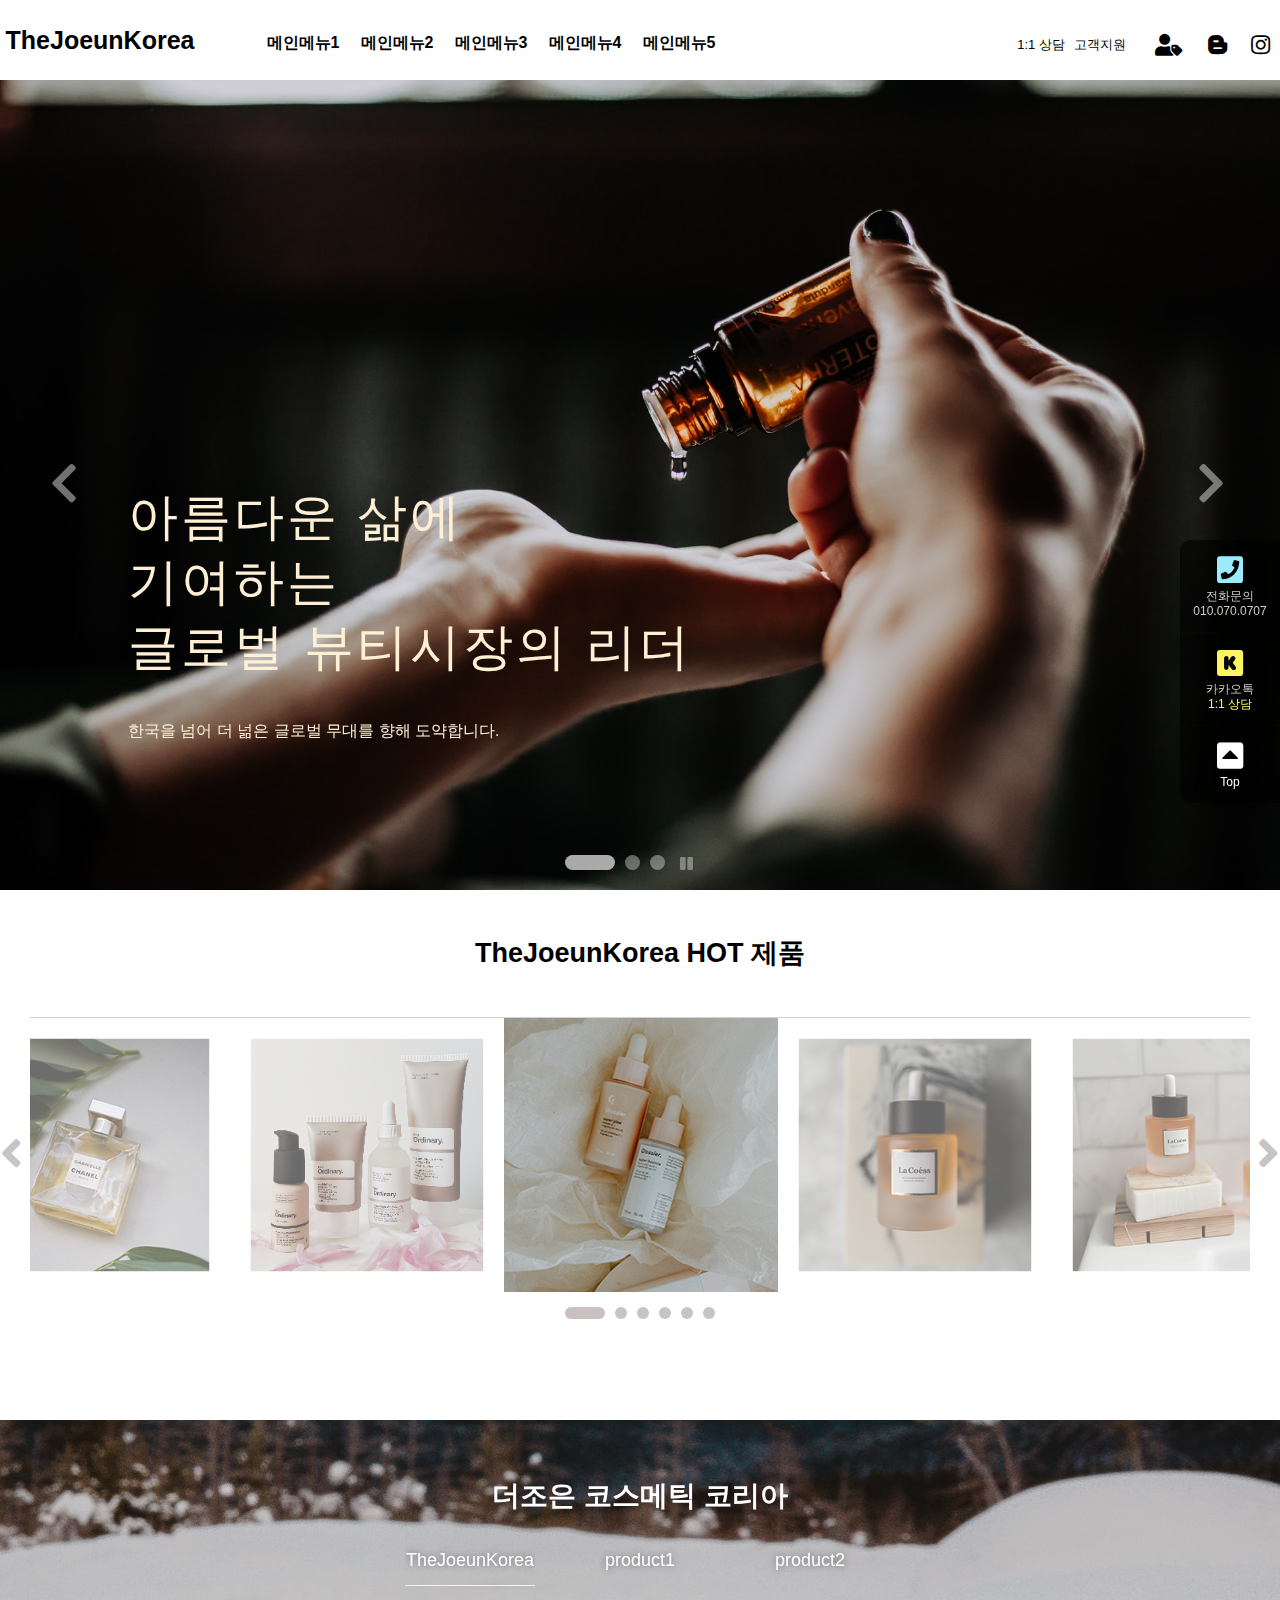
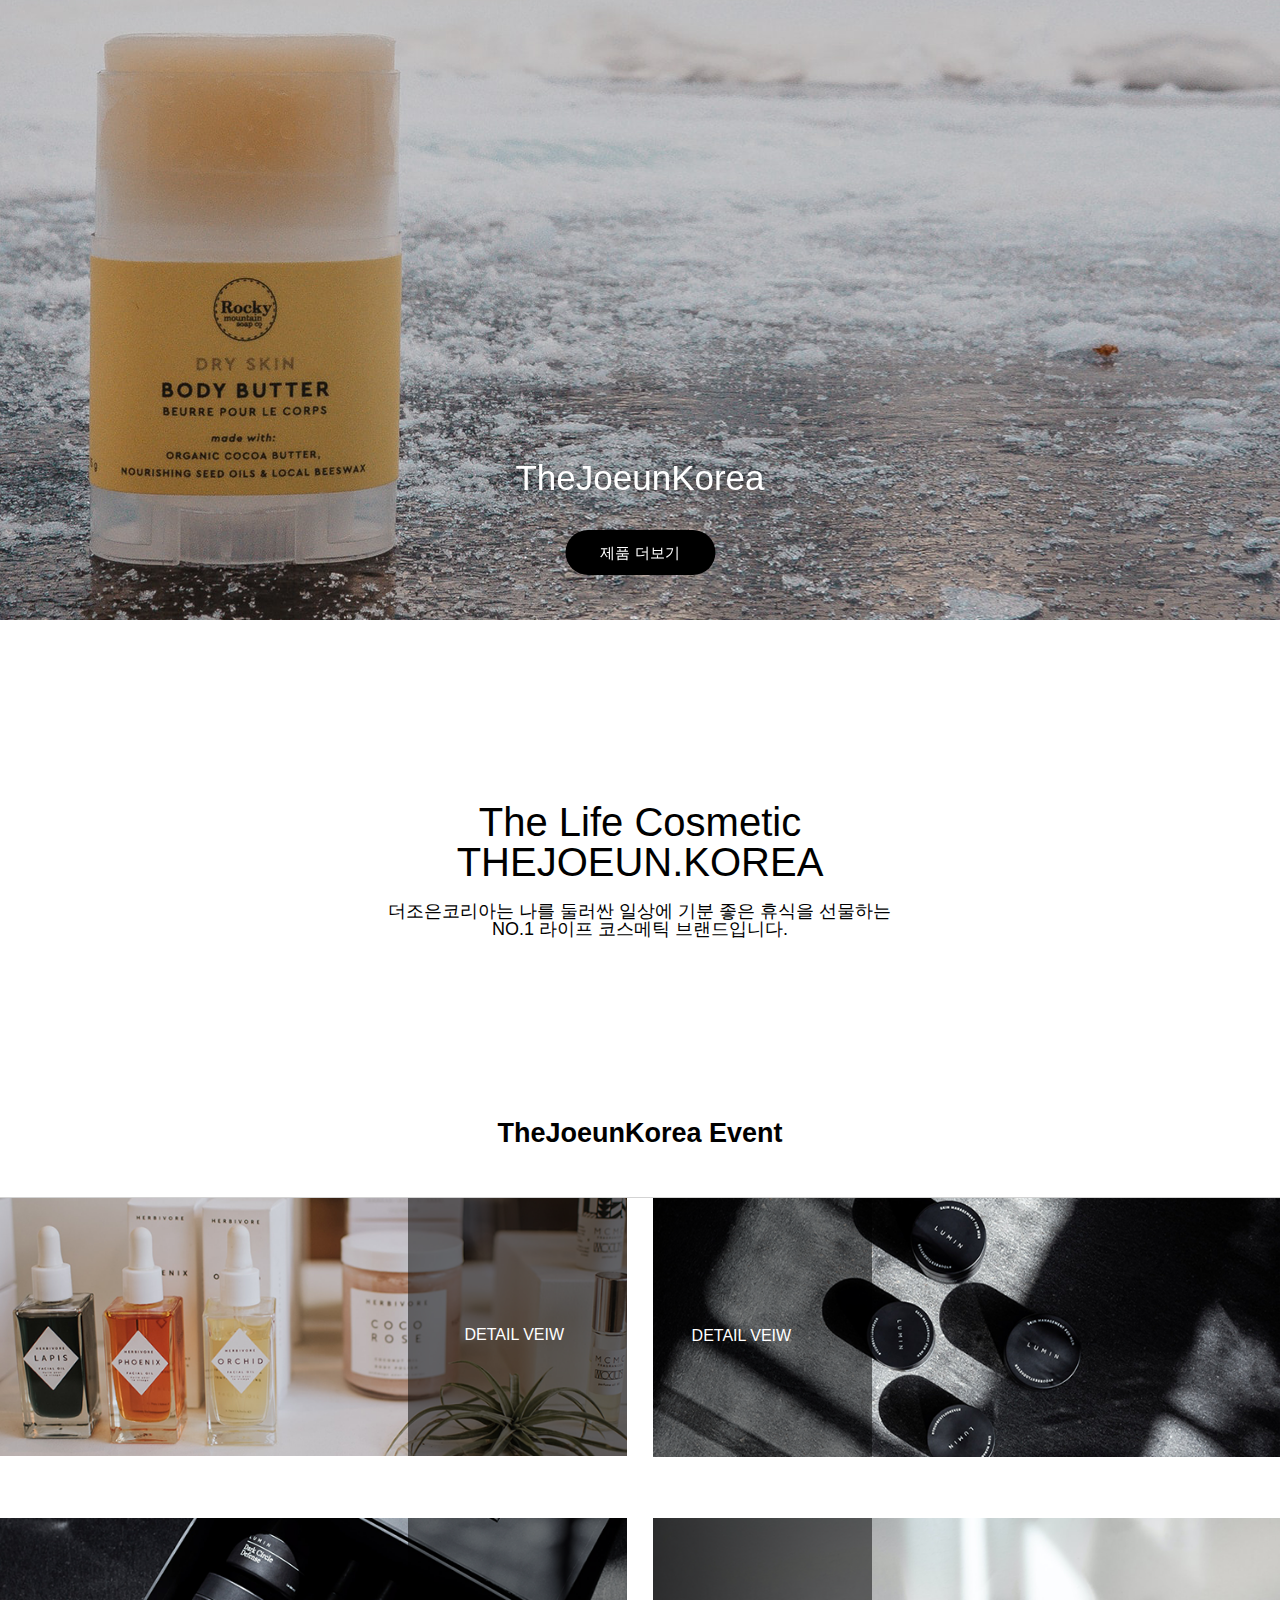
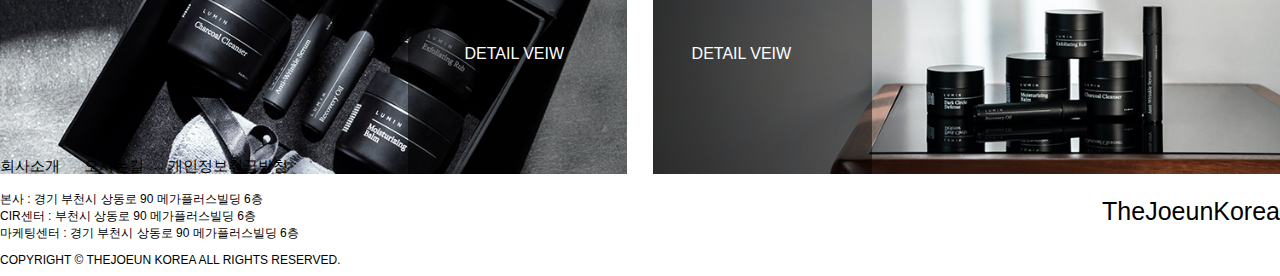
==== index.html @ cdb85410 "20200604 수정" ====
<!DOCTYPE html>
<html lang="ko">
<head>
    <meta charset="UTF-8">
    <meta name="viewport" content="width=device-width, initial-scale=1.0">
    <meta http-equiv="X-UA-Compatible" content="ie=edge">
    <title>The Joeun Korea || Cosmetic</title>
    <link rel="stylesheet" href="https://use.fontawesome.com/releases/v5.7.0/css/all.css">
    <link rel="stylesheet" href="css/slick.css">
    <link rel="stylesheet" href="css/style.css">
    <link rel="stylesheet" href="css/rwd.css">
    <script src="js/jquery-1.12.4.min.js"></script>
    <script src="js/jquery-migrate-1.4.1.min.js"></script>
    <script src="js/slick.min.js"></script>
    <!--[if lt IE 9]>
    <script src="/js/html5shiv.js"></script>
    <![endif]-->


</head>
<body>

    <div id="wrap">

		<div class="skipnav"><a href="#product">본문 바로가기</a></div>

        <header  id="header" class="header" >
            <div class="cf row">
                <div class="logo">
                    <h1><a href="index.html">TheJoeunKorea</a></h1>
                </div>
      

                                <!-- 800px 이상 사이즈에서는 안보이는 컨텐츠 (미니 메뉴박스)-->
                                                <p class="openMobgnb">
                                                        <a href="javascript:;"><strong class="blind">메뉴열기/닫기</strong>
                                                            <span></span>
                                                            <span></span>
                                                            <span></span>
                                                        </a>
                                                </p>
                                <!-- ***************************************-->
                <div class="content1 cf">
                        <nav class="mainmenu">
                            <ul class="depth1 cf">
                                <li><a href="#none">메인메뉴1</a>
                                    <div class="depthbox2">
                                        <div class="row2">
                                            <ul class="depth2">
                                                <li><a href="#noene">부속메뉴</a></li>
                                                <li><a href="#noene">부속메뉴</a></li>
                                                <li><a href="#noene">부속메뉴</a></li>
                                                <li><a href="#noene">부속메뉴</a></li>
                                            </ul>
                                            <div class="menu1_imgbox">
                                                <div class="abox">
                                                    <a href="#none" class="menu_aimg"><img src="img/menu_bimg2.png" alt=""></a>
                                                </div>
                                                <div class="abox2">
                                                    <a href="#none" class="menu_aimg"><img src="img/menu_bimg3.png" alt=""></a>
                                                </div>
                                                
                                            </div>
                                        </div>
                                    </div>
                                </li>
                                <li><a href="#none">메인메뉴2</a>
                                    <div class="depthbox2">
                                        <div class="row2">
                                            <ul class="depth2">
                                                <li><a href="#noene">부속메뉴</a></li>
                                                <li><a href="#noene">부속메뉴</a></li>
                                                <li><a href="#noene">부속메뉴</a></li>
                                                <li><a href="#noene">부속메뉴</a></li>
                                            </ul>
                                            <div class="menu2_imgbox cf">
                                                <div class="abox">
                                                    <a href="#none" class="menu_aimg"><img src="img/menu_bimg1.png" alt=""></a>
                                                </div>
                                                <div class="menu2ulbox">
                                                    <ul class="menu2_img">
                                                        <li><a href="#none"><img src="img/menu_img4.png" alt=""></a></li>
                                                        <li><a href="#none"><img src="img/menu_img15.png" alt=""></a></li>
                                                        <li><a href="#none"><img src="img/menu_img15.png" alt=""></a></li>
                                                        <li><a href="#none"><img src="img/menu_img4.png" alt=""></a></li>
                                                    </ul>
                                                </div>
                                            </div>
                                        </div>
                                    </div>
                                </li>
                                <li><a href="#none">메인메뉴3</a>
                                    <div class="depthbox2">
                                        <div class="row2">
                                            <ul class="depth2">
                                                <li><a href="#noene">부속메뉴</a></li>
                                                <li><a href="#noene">부속메뉴</a></li>
                                                <li><a href="#noene">부속메뉴</a></li>
                                                <li><a href="#noene">부속메뉴</a></li>
                                                <li><a href="#noene">부속메뉴</a></li>                                    
                                            </ul>
                                            <div class="menu3_imgbox cf">
                                                <div class="abox">
                                                    <a href="#none" class="menu_aimg"><img src="img/menu_bimg8.png" alt=""></a>
                                                </div>
                                                <div class="menu2ulbox">
                                                    <ul class="menu3_img">
                                                        <li><a href="#none"><img src="img/menu_img1.png" alt=""></a></li>
                                                        <li><a href="#none"><img src="img/menu_img10.png" alt=""></a></li>
                                                        <li><a href="#none"><img src="img/menu_img11.png" alt=""></a></li>
                                                        <li><a href="#none"><img src="img/menu_img16.png" alt=""></a></li>
                                                        <li><a href="#none"><img src="img/menu_img14.png" alt=""></a></li>
                                                        <li><a href="#none"><img src="img/menu_img17.png" alt=""></a></li>
                                                    </ul>
                                                </div>
                                            </div>
                                        </div>
                                    </div>  
                                </li>
                                <li><a href="#none">메인메뉴4</a>
                                        <div class="depthbox2">
                                            <div class="row2">
                                                <ul class="depth2">
                                                    <li><a href="#noene">부속메뉴</a></li>
                                                    <li><a href="#noene">부속메뉴</a></li>
                                                </ul>
                                                <div class="menu3_imgbox cf">
                                                    <div class="abox">
                                                        <a href="#none" class="menu_aimg"><img src="img/menu_bimg7.png" alt=""></a>
                                                    </div>
                                                    <div class="menu2ulbox">
                                                        <ul class="menu3_img">
                                                            <li><a href="#none"><img src="img/menu_img3.png" alt=""></a></li>
                                                            <li><a href="#none"><img src="img/menu_img12.png" alt=""></a></li>
                                                            <li><a href="#none"><img src="img/menu_img6.png" alt=""></a></li>
                                                            <li><a href="#none"><img src="img/menu_img13.png" alt=""></a></li>
                                                            <li><a href="#none"><img src="img/menu_bimg5.png" alt=""></a></li>
                                                            <li><a href="#none"><img src="img/menu_bimg7.png" alt=""></a></li>
                                                        </ul>
                                                    </div>
                                                </div>
                                            </div>
                                        </div>    
                                </li>
                                <li><a href="#none">메인메뉴5</a>
                                    <div class="depthbox2">
                                        <div class="row2">
                                            <ul class="depth2">
                                                <li><a href="#noene">부속메뉴</a></li>
                                                <li><a href="#noene">부속메뉴</a></li>
                                                <li><a href="#noene">부속메뉴</a></li>
                                            </ul>
                                            <div class="menu2_imgbox cf">
                                                <div class="abox">
                                                    <a href="#none" class="menu_aimg"><img src="img/menu_bimg9.png" alt=""></a>
                                                </div>
                                                <div class="menu2ulbox">
                                                    <ul class="menu2_img">
                                                        <li><a href="#none"><img src="img/menu_img5.png" alt=""></a></li>
                                                        <li><a href="#none"><img src="img/menu_img7.png" alt=""></a></li>
                                                        <li><a href="#none"><img src="img/menu_img9.png" alt=""></a></li>
                                                        <li><a href="#none"><img src="img/menu_img8.png" alt=""></a></li>
                                                    </ul>
                                                </div>
                                            </div>
                                        </div>
                                    </div>
                                 </li>
                           </ul>
                        </nav>
                    





                    
                    <ul class="jb">
                        <li><a href="#none">1:1 상담</a></li>
                        <li><a href="#none">고객지원</a></li>
                    </ul>



                    <ul class="snsicon">
                        <li class="cf">
                            <i class="fas fa-user-tag">
                                <ul class="login">
                                        <li><a href="login.html">로그인</a></li>
                                        <li><a href="join.html">회원가입</a></li>
                                </ul>
                            </i>
                        </li>
                        <li><a href="https://section.blog.naver.com/" target="_blank">
                            <i class="fab fa-blogger-b"></a></i>
                        </li>
                        <li><a href="http://www.instargram.com" target="_blank">
                            <i class="fab fa-instagram"></a></i>
                        </li>
                    </ul>

                                    <!-- 800px 이상 사이즈에서는 안보이는 컨텐츠-->
                                            <!-- <p class="closeMobgnb">
                                                <a href="javascript:;">
                                                    <storng class="blind">메뉴닫기</storng>
                                                    <span></span>
                                                    <span></span>
                                                </a>
                                            </p> -->
                                    <!-- ***************************************-->


                </div>
            </div>
        </header>


        <section class="">
        <div class="slide">
            <div class="sdgimg">
                    <div class="sd1">
                        <div class="text">
                            <h3>아름다운 삶에</h3> 
                            <h3>기여하는</h3> 
                            <h3>글로벌 뷰티시장의 리더</h3>
                            <p>한국을 넘어 더 넒은 글로벌 무대를 향해 도약합니다.</p>
                            <span class="sdlign"></span>
                        </div>
                    </div>
                    <div class="sd2" >
                        <div class="text">
                            <h3>기본에 혁신을 더한</h3>  
                            <h3>융복합코스메틱</h3> 
                            <h3>연구개발의 메카</h3>
                            <p>아낌없는 투자와 지속적인 연구개발로 화장품 과학기술 고도화에 앞장섭니다.</p>
                            <span class="sdlign"></span>
                        </div>
                    </div>
                    <div class="sd3">
                        <div class="text">
                            <h3>화장품 트렌드를</h3> 
                            <h3>선도하는</h3> 
                            <h3>창조적 영감</h3>
                            <p>모두가 바라던 상상 속 화장품의 구현, 더조은코리아라면 가능합니다.</p>
                            <span class="sdlign"></span>
                        </div>
                    </div>
            </div>
            <button class="plpa">
				<i class="fas fa-pause"></i>
			</button>
        </div>        


    
        <div class="slide_product">
            <h3>TheJoeunKorea HOT 제품</h3>
            <div class="row hot_item">       
                    <div class="hottem">
                        <div class="hottembox">
                            <a href="#none">
                                <img src="img/product_1.png" alt="">
                                <div class="temtext">
                                    <p>제품이름1</p>
                                    <p>제품 간략소개</p>
                                </div>
                            </a>
                        </div>
                    </div>
                    <div class="hottem">
                        <div class="hottembox">
                            <a href="#none">
                                <img src="img/product_2.png" alt="">
                                <div class="temtext">
                                    <p>제품이름2</p>
                                    <p>제품 간략소개</p>
                                </div>
                            </a>
                        </div>
                    </div>
                    <div class="hottem">
                        <div class="hottembox">
                            <a href="#none">
                                <img src="img/product_3.png" alt="">
                                <div class="temtext">
                                    <p>제품이름3</p>
                                    <p>제품 간략소개</p>
                                </div>
                            </a>
                        </div>
                    </div>
                    <div class="hottem">
                        <div class="hottembox">
                            <a href="#none">
                                <img src="img/product_4.png" alt="">
                                <div class="temtext">
                                    <p>제품이름4</p>
                                    <p>제품 간략소개</p>
                                </div>
                            </a>
                        </div>
                    </div>
                    <div class="hottem">
                        <div class="hottembox">
                            <a href="#none">
                                <img src="img/product_5.png" alt="">
                                <div class="temtext">
                                    <p>제품이름5</p>
                                    <p>제품 간략소개</p>
                                </div>
                            </a>
                        </div>
                    </div>
                    <div class="hottem">
                        <div class="hottembox">
                            <a href="#none">
                                <img src="img/product_6.png" alt="">
                                <div class="temtext">
                                    <p>제품이름6</p>
                                    <p>제품 간략소개</p>
                                </div>
                            </a>
                        </div>
                    </div>
            </div>
        </div>



            <div class="tab_content row">
                <h3>더조은 코스메틱 코리아</h3>
                <div class="tab_slide">

                    <div class="tab_mov on">
                        <iframe width="560" height="315" src="https://www.youtube.com/embed/NBxBSOibYSo" frameborder="0" allow="accelerometer; autoplay; encrypted-media; gyroscope; picture-in-picture" allowfullscreen></iframe>
                        <div class="tabbt">
                            <p>TheJoeunKorea</p>
                            <a href="#none">제품 더보기</a>
                        </div> 
                    </div>

                    <div class="tab_product">
                        <div class="p_txt">
                            <p class="sun">Sun</p>
                            <p class="di">di Gioia</p>
                            <p>GIORGIO ARMANI</p>
                        </div>
                        <!-- <iframe width="560" height="315" src="https://www.youtube.com/embed/ifZuyE4ACBU" frameborder="0" allow="accelerometer; autoplay; encrypted-media; gyroscope; picture-in-picture" allowfullscreen></iframe> -->
                        <div class="tabbt">
                            <p>TheJoeunKorea product1</p>
                            <a href="#none">제품 더보기</a>
                        </div>
                    </div>

                    <div class="tab_product2">
                        <iframe width="560" height="315" src="https://www.youtube.com/embed/zuTwiPZIBLA" frameborder="0" allow="accelerometer; autoplay; encrypted-media; gyroscope; picture-in-picture" allowfullscreen></iframe>
                        <div class="p2_txt">
                        </div>
                        <div class="tabbt">
                            <p>TheJoeunKorea product2</p>
                            <a href="#none">제품 더보기</a>
                        </div>
                    </div>

                </div>  
            </div>



            <div class="linebg">
                <div class="linetext">
                    <h3>The Life Cosmetic</h3>
                    <h3>THEJOEUN.KOREA</h3>
                    <p>더조은코리아는 나를 둘러싼 일상에 기분 좋은 휴식을 선물하는</p>
                    <p>NO.1 라이프 코스메틱 브랜드입니다.</p>
                </div>
            </div>



            <div class="product2">           
                <h3>TheJoeunKorea Event</h3>
                    <div class="prod2 row">
                        <ul class="pdul2 cf">
                            <li>
                                <a href="#none">
                                    <div class="pd2box">
                                        <img src="img/product2_1.png" alt="">
                                        <div class="pd2tbg"></div>
                                        <p class="pd2txt">DETAIL VEIW</p>
                                        <p class="pd2txt2">Lorem ipsum dolor sit, amet consectetur adipisicing elit..</p>
                                        <p class="pd2txt3">자세히보기 &gt;</p>
                                </a>
                            </li>
                            <li>
                                <a href="#none">
                                    <div class="pd2box">
                                            <img src="img/product2_2.png" alt="">
                                            <div class="pd2tbg"></div>
                                            <p class="pd2txt">DETAIL VEIW</p>
                                            <p class="pd2txt2">Lorem ipsum dolor sit, amet consectetur adipisicing elit..</p>
                                            <p class="pd2txt3">자세히보기 &gt;</p>
                                </a>
                            </li>
                            <li>
                                    <a href="#none">
                                        <div class="pd2box">
                                            <img src="img/product2_3.png" alt="">
                                            <div class="pd2tbg"></div>
                                            <p class="pd2txt">DETAIL VEIW</p>
                                            <p class="pd2txt2">Lorem ipsum dolor sit, amet consectetur adipisicing elit..</p>
                                            <p class="pd2txt3">자세히보기 &gt;</p>
                                    </a>
                            </li>
                            <li>
                                    <a href="#none">
                                        <div class="pd2box">
                                            <img src="img/product2_4.png" alt="">
                                            <div class="pd2tbg"></div>
                                            <p class="pd2txt">DETAIL VEIW</p>
                                            <p class="pd2txt2">Lorem ipsum dolor sit, amet consectetur adipisicing elit..</p>
                                            <p class="pd2txt3">자세히보기 &gt;</p>
                                    </a>
                            </li>
                            </ul>        
                    </div>
            </div>


        </section>  
        
        <footer id="#footer">
            <div class="footer row">
                <div class="foot">
                    <a href="#none">회사소개</a>
                    <a href="#none">오시는길</a>
                    <a href="#none">개인정보취급방침</a>
                </div>
                <div class="add">
                    <p>본사 : 경기 부천시 상동로 90 메가플러스빌딩 6층</p>
                    <p>CIR센터 : 부천시 상동로 90 메가플러스빌딩 6층</p>
                    <p>마케팅센터 : 경기 부천시 상동로 90 메가플러스빌딩 6층</p>
                </div>
                <div class="cl"><p>COPYRIGHT © THEJOEUN KOREA ALL RIGHTS RESERVED.</p></div>
                <div class="logoname">
                    <p>TheJoeunKorea</p>
                </div>
            </div>
        </footer>

        <div class="sidemenubar">
            <ul class='sideb'>
                <li>
                    <span class="smbt">
                        <a href="tel:010,070,0707">
                            <i class="fas fa-phone-square"></i>
                            <p class="smp1">전화문의</p>
                            <p>010.070.0707</p>  
                        </a>  
                    </span>
                </li>
                <li>
                    <span class="smbt">
                        <a href="#none">
                            <i class="fab fa-kickstarter"></i>
                            <p class="smp1">카카오톡</p>
                            <p class="smp2">1:1 상담</p>
                        </a>  
                    </span>
                </li>            
            </ul>
                    <sapn class='topbt'>
                        <a href="#none">
                            <i class="fas fa-caret-square-up"></i>
                            <p>Top</p>  
                        </a>  
                    </sapn>
         </div>

    </div>
    <script src="js/myscript.js"></script>
</body>
</html>
---- css/style.css ----
@charset "utf-8";
/* reset element */
*{ margin: 0;  padding: 0; box-sizing: border-box;}
*:focus {  outline:none }


h1,h2,h3,h4,h5,h6 { font-weight: normal;}

/* HTML5 display-role reset for older browsers */
article,aside,details,figcaption,figure,footer,header,hgroup,menu,nav,section {  display: block;}
body {  line-height: 1;}
img {  vertical-align: middle;  border: none;}
table {  border-collapse: collapse;  table-layout: fixed;  width: 100%;}
ul,ol,li {  list-style: none;}
address,
em {  font-style: normal;}
a {  text-decoration: none;  color: inherit;}

/* 건너뛰기 링크(접근성) */
.skipnav a {
  overflow: hidden;
  display: block;
  position: absolute;
  top: 0;
  left: 0;
  width: 1px;
  height: 1px;
  background: #000;
  color: #fff;
  text-align: center;
  z-index: 99999999999;}

.skipnav a:focus,
.skipnav a:active {
  position: relative;  width: 100%;  height: auto;  padding: 10px;}

/* 비장애인들한테는 보일 필요가 없는 컨텐츠이지만, 장애인들한테는 인식돼야 할 컨텐츠에 붙이는 클래스 */
.blind {  font-size: 0;  width: 0;  height: 0;  line-height: 0;  text-indent: -9999px;  overflow: hidden;
  visibility: hidden;  position: absolute;  top: 0;  left: 0;}

/* 테이블의 제목과 폼의 그룹화 요소는 안보이게 처리함 */
caption,
legend {  display: none}

fieldset{border: none;}

/* select{
  -webkit-appearance: none;
   appearance: none; 
  background: url(../img/ico_selectArr.png) no-repeat 100% 50%;}
input[type='radio'],
input[type='checkbox']{
  -webkit-appearance: none;
   appearance: none; } */



input[type='submit']:hover,
input[type='reset']:hover,
button:hover{cursor: pointer;}

input,select{vertical-align: middle;}

/* 자식들이 float 속성을 가질때 부모의 높이가 무너지므로 .cf로 해결함 */
.cf:after,
.cf:before {  content: "";  display: block;  clear: both;}

/**************************************************************************/
@import url('https://fonts.googleapis.com/css2?family=Concert+One&display=swap',
'https://fonts.googleapis.com/css2?family=Righteous&display=swap');
/* font-family: 'Concert One', cursive; */
/* font-family: 'Righteous', cursive; */
body{font-family:"Noto Sans KR", "맑은 고딕", "Malgun Gothic", sans-serif;}



.row{max-width: 1500px; margin: 0 auto;}
.row2{max-width: 1500px; margin: 20px auto 0;}

.openMobgnb{display: none;}
#wrap{position: relative;}
header{position: relative;}
#header {
  position: absolute; top:0; left: 0;
  width:100%;height:80px;
  background: #fff; 
  z-index: 999999999999; }
#header .logo{float:left; width: 20%;}
#header h1 a{
  display: inline-block; 
  width: 200px;
  height: 80px; line-height: 80px;
  text-align: center; font-size: 25px; font-weight: bold; }


.content1{float:right; width:80%; height: 80px; margin-top: 25px;}

.mainmenu{text-align: left; float:left; width: 70%;}
.depth1{width: 470px; }
.depth1>li{float: left; width: 20%; font-size:16px;}
.depth1>li>a{
  width:94px ;
  height: 55px; line-height: 35px;
  display:inline-block; 
  text-align: center; font-weight: bold;} 
.depthbox2{ 
  display: none; position: absolute;
  width: 100%;height: 600px;  font-size: 16px; left: 0; top:100% ;
  z-index: 99999; background: #fff;padding: 20px 0;}
.depth2  li  a{display: block; padding: 15px 0;}
.depth2 li:hover{font-weight: bold;}

.depth2{float: left; width: 10%;}
.menu1_imgbox,
.menu2_imgbox,
.menu3_imgbox{float: left; width: 80%; }

.depthbox2 img:hover{transform: scale(1.05);transition: all 1.1s;}
.menu1_img li{display: inline-block; 
  max-width: 448px; height: 448px; overflow: hidden;border-radius: 25px;}
.menu1_img li:first-child{margin-right: 15px;}

.menu_aimg{display: inline-block;  overflow: hidden;width: 448px; height: 448px; border-radius: 25px;} 
.menu2_img{width: 447px;}
.menu2_img li{display:inline-block;width: 212px; border-radius: 25px; overflow: hidden; margin-bottom: 20px;}
.menu2_img li:nth-child(odd){margin-right: 15px;}
.abox{float: left;width:470px;}
.menu2ulbox{float: left;}

.menu3_img{width: 650px;}
.menu3_img img{max-width: 212px;}
.menu3_img li{float:left; width: 31%; border-radius: 25px; overflow: hidden; margin-bottom: 20px;}
.menu3_img li:nth-child(2),
.menu3_img li:nth-child(5){margin-right: 20px; margin-left: 20px;}



.jb{float:left; width:15%;text-align:right; }
.jb li{display: inline-block; padding-left: 5px;}
.jb a{
   display: inline-block; height: 50px;line-height: 40px; 
  font-size: 13px; text-align: center;color:#000; }


.snsicon {text-align: right;float:right; width: 15%;}
.snsicon > li{
  height: 50px; line-height: 40px;
  display: inline-block; margin: 0 10px;font-size:22px; 
  font-family:'Font Awesome 5 Brands'; font-weight:400 !important}
.snsicon > li:nth-child(2):hover,
.snsicon > li:nth-child(3):hover{transform: scale(1.1); transition: all 0.8s;}
.snsicon .login{display: none;}
.snsicon li:first-child{position: relative;}
.snsicon li:first-child:hover .login{display: block;}
.login{ 
  position: absolute; top:80%; right: -30%;
  width:200px; padding: 15px 0; text-align: left;
  background: #fff;  border-radius: 25px; z-index: 9999999;
  border: 1px solid rgb(209, 209, 209);} 
.login a{
  text-align: left; display: inline-block; 
  padding: 10px 20px; font-size: 13px; font-weight: normal;}


/* section 시작 */
section{width:100%; position: relative; top: 80px;}

.sdgimg .sd1{
  height:810px;
  background-image:url(../img/back1.jpg) ;
  background-repeat: no-repeat; background-size: cover;
  background-position: center;
  position: relative; }
.sdgimg .sd2{
  height:810px;
  background-image:url(../img/back2.jpg) ;
  background-repeat: no-repeat; background-size: cover;
   background-position: center;
  position: relative; }
.sdgimg .sd3{
    height:810px;
    background-image:url(../img/back3.jpg) ;
    background-repeat: no-repeat; background-size: cover;
    background-position: center;
    position: relative; }
.sd3, .sd2 {display: none;}
.sdgimg .text{
  position: absolute; 
  top:50%; left: 10%; 
  color: papayawhip;} 
.text h3{font-size:50px; letter-spacing: 3px; line-height: 1.3; }
.text p{font-size: 16px; padding-top: 43px;}


    /*js */
      .slide{position: relative;}
      .slide .marrow{position: absolute; top:50%;  transform: translateY(-50%); background: none; border: none;
        font-size: 45px; color: rgba(255, 255, 255, 0.445);}
      .slide .prevArrow{left:50px; z-index: 9999;}
      .slide .nextArrow{right:55px}
      .slide .slick-dots{position: absolute; bottom: 20px; 
        width: calc(50% + 30px);text-align: right;}
      .slide .slick-dots li{display: inline-block;}
      .slide .slick-dots li button{width: 15px; height: 15px; background:rgba(255, 255, 255, 0.37); border: none; text-indent: -999999px; overflow: hidden; border-radius: 50%; margin: 0 5px;}
      .slide .slick-dots li.slick-active button{
        width: 50px; border-radius: 50px;background:rgba(255, 255, 255, 0.658);}
      .plpa{position: absolute; bottom: 18px; background: none; border: none;
        font-size: 15px; color: rgba(255, 255, 255, 0.37); right: 0%;  width: calc(50% - 30px);padding-left: 10px;
        text-align: left;}




.slide_product h3{  font-size: 27px; text-align: center; font-weight: bold;  padding: 50px 0 ; border-bottom: 1px solid rgb(211, 211, 211) ; position: relative; }
.slide_product{padding: 0 30px;}
.hottem{position: relative;overflow: hidden; } 
.hottem img{width:100%; }
.hottembox:after{
  content: ""; position: absolute; top:0; left:0; right:0; bottom:0;}
.hottembox:hover:after{background: rgba(255,255,255,0.7); transition: all 1.2s;}
.hottem:nth-child(even):hover img{transform: scale(1.2) rotate(10deg);  transition: all 1.3s; }
.hottem:nth-child(odd):hover img{transform: scale(1.2) rotate(-10deg);  transition: all 1.3s; } 
.temtext{
  position: absolute; top:50%; left:50%; font-weight: bold;
  transform: translate(-50%,-50%);
  font-size: 20px;
  text-align: center; line-height: 1.5;
  opacity: 0; z-index: 999999;}
.temtext p+p{font-weight: normal;}
.hottembox:hover .temtext{opacity: 1;  transition: all 0.8s 0.3s;} 



    /*js */
    .hot_item  .marrow{
      position: absolute; top:50%;  transform: translateY(-50%);
      background: none; border: none;
      font-size: 45px; color: rgb(197, 197, 197);}
      .hot_item  .prevArrow{left:-30px; z-index: 9999;}
      .hot_item  .nextArrow{right:-30px}
      .hot_item  .slick-dots{position: absolute; bottom: -30px; width: 100%; text-align: center;;}
      .hot_item  .slick-dots li{display: inline-block;}
      .hot_item  .slick-dots li button{width: 12px; height: 12px; background:rgb(197, 197, 197); border: none; text-indent: -999999px; overflow: hidden; border-radius: 50%; margin: 0 5px;}
      .hot_item  .slick-dots li.slick-active button{width: 40px; border-radius: 50px;background:rgb(202, 192, 192);  }

      .hot_item .slick-slide{
        opacity: 0.6; transform: scale(0.85);
        transition: all 0.5s;
      }
      .hot_item .slick-slide.slick-active.slick-current{
        opacity: 1; transform: scale(1);
      }
      .hot_item .slick-slide.slick-active{
        opacity: 0.; transform: scale(0.85);
      }








/* tab_content 시작 */
.tab_content{position: relative;  width: 100%;  margin-top:100px; }
.tab_content h3{  
  text-align: center; font-weight: bold; font-size: 28px;
  color: #fff; text-shadow:0 0 7px rgba(0,0,0,0.46) ;
position: relative; top:90px; z-index: 9;}

.tab_slide .tab_menu{
  position: absolute; top:15%; left: 50%; transform: translateX(-50%);}
.tab_slide .tab_menu a{
  margin: 0 15px;
  display: inline-block; height:45px; line-height:45px;
  font-size: 18px; color: #fff; text-shadow:0 0 7px rgba(0,0,0,0.46) ;}
.tab_menu a:first-child{color:#000; border-bottom:1px solid #000}
.tab_slide p{font-size: 19px;}
.tabbt{
  position: absolute; top:80%; left: 50%; transform: translateX(-50%);
  color: #fff; text-shadow:0 0 7px rgba(0,0,0,0.46) ; text-align: center;}
.tabbt p{margin-bottom: 35px; font-size: 35px;}
.tabbt a{ display: inline-block; width:150px; height: 45px; line-height: 45px;
  background: #000; color: #fff; text-align: center; font-size: 15px;
  border-radius: 25px; }
.tabbt a:hover{background:rgb(37, 37, 37); transition: all 0.2s;}
.tab_mov{
  height: 800px; width: 100%;
  background-image: url(../img/tab_p3.png); 
  background-size: cover;  position: relative;}
.tab_mov iframe{ width: 600px; height: 400px; border-radius: 25px;
  position: absolute; top:50%; left: 50%; transform: translate(-50%,-50%);}

.tab_product{
  height: 800px; width: 100%;
  background-image: url(../img/tab_p2.png); 
  background-size: cover; position: relative;}
.p_txt{position: absolute; top:45%; left:65%;}
.p_txt .sun{font-size: 38px; padding-left: 50px;padding-bottom: 10px;}
.p_txt .di {font-size: 38px; padding-left: 30px;padding-bottom: 30px;}
.p_txt p:last-child{font-size: 55px;}

.tab_product2{
  height: 800px; width: 100%;
  background-image: url(../img/tab_p4.png); 
  background-size: cover; position: relative;}
.tab_product2 iframe{
  width: 600px; height: 400px; 
  position: absolute; top:50%; left:55%; transform: translateY(-50%);}

    /*js */
    .tab_slide .slick-dots li{display: inline-block;}
    .tab_slide .slick-dots li button{width: 130px; height: 50px; background:none; border: none; text-indent: 0px; overflow: hidden; border-radius:0; margin: 0 20px;
    font-size: 18px; color: #fff; text-shadow:0 0 7px rgba(0,0,0,0.46) ;}
    .tab_slide .slick-dots{position: absolute; top: 115px; width: 100%; text-align: center;}
    .tab_slide .slick-dots li.slick-active button{border-bottom: 1px solid rgba(255, 255, 255, 0.801);}
    .tab_slide .slide.slick-active {animation: fadeInRight 1s both 1.5s}




/* .tab_product2, .tab_product ,.tab_mov{display: none;}
.tab_product2.on, .tab_product.on ,.tab_mov.on{display: block;} */



/* background fixed */
.linebg{
  height: 400px; text-align: center;
  background-image: url(../img/bgproduct.jpg);
  background-repeat: no-repeat;
  background-size: cover;
  background-attachment: fixed;
  position: relative; margin:50px 0;}
.linetext{position: absolute; top:50%; left: 50%; transform: translate(-50%,-50%);}
.linetext h3{font-size: 40px;}
.linetext p{font-size: 18px;}
.linetext h3:nth-of-type(2){padding-bottom: 20px;}


/* product2 event */
.product2 h3{
  font-size: 27px; text-align: center; font-weight: bold;
  padding-bottom: 50px; border-bottom: 1px solid rgb(211, 211, 211) ;}
/* .pdul2{ max-width: 1000px; margin: 0 auto;} */
.pdul2 li{  
  float: left; width: 49%; height: 300px; overflow: hidden; 
  margin-left: 2%; margin-bottom: 20px; color: #fff;} 
.pdul2 li:nth-child(odd){margin-left:0 ;}
.pdul2 .pd2box{position: relative; overflow: hidden;}
.pd2box img{max-width: 100%;}
.pdul2>li:nth-child(odd) .pd2tbg{
  position: absolute; top:0; left:65%; background: rgba(0,0,0,0.5);
  height: 100%; width: 600px; }
.pdul2>li:nth-child(even) .pd2tbg{
  position: absolute; top:0; right:65%; background: rgba(0,0,0,0.5);
  height: 100%; width: 600px; }   
.pd2txt2 p:last-child{padding-top: 10px;}
.pdul2>li:nth-child(odd) .pd2txt{position: absolute; top:50%; left:82%; transform: translate(-50%);}
.pdul2>li:nth-child(odd) .pd2txt2{ position: absolute; top:55%; left:100%; 
  width: 150px; height: 100%; line-height: 1.3;}
.pdul2>li:nth-child(odd) .pd2txt3{position: absolute; top:88%; left:110%; 
    width: 150px; height: 100%;}
.pdul2>li:nth-child(even) .pd2txt{position: absolute; top:50%; right:70%; transform: translate(-50%);}
.pdul2>li:nth-child(even) .pd2txt2{ position: absolute; top:55%; right:100%; 
    width: 150px; height: 100%; line-height: 1.3;}
.pdul2>li:nth-child(even) .pd2txt3{position: absolute; top:88%; right:100%; width: 150px; height: 100%;}

.pdul2 .pd2box:hover img{transform: scale(1.1); opacity: 0.7; transition: all 1.9s;}

.pdul2>li:nth-child(odd) .pd2box:hover .pd2tbg{
  left: 50%; background: rgba(0,0,0,0.8);  transition: all  1s;}
.pdul2>li:nth-child(even) .pd2box:hover .pd2tbg{
  right: 50%; background: rgba(0,0,0,0.8);  transition: all  1s;}
.pdul2>li:nth-child(odd) .pd2box:hover .pd2txt{left:150%; transition: all  1.1s;}
.pdul2>li:nth-child(odd) .pd2box:hover .pd2txt2{ left: 54%; transition: all 1.3s;}
.pdul2>li:nth-child(odd) .pd2box:hover .pd2txt3{ left:85%; transition: all 1.5s 0.5s;}
.pdul2>li:nth-child(even) .pd2box:hover .pd2txt{right:150%; transition: all  1.1s;}
.pdul2>li:nth-child(even) .pd2box:hover .pd2txt2{ right: 54%; transition: all 1.3s;}
.pdul2>li:nth-child(even) .pd2box:hover .pd2txt3{ right:77%; transition: all 1.5s 0.5s;}


/* FOOTER */
#footer{
  background: #5a6373; 
  height: 150px;
  color: #ccc; font-size: 15px;
  padding-top: 20px; margin-top: 100px;}
.footer{position: relative;}
.foot{ font-size: 15px; padding-bottom: 20px;}
.foot a{padding-right: 20px;}
.foot a:hover{text-decoration: underline;}
.add p, .cl p{font-size: 12px; padding-bottom: 5px;} 
.cl p{padding: 10px 0;}
.logoname{position: absolute; right: 0; top:35%; font-size: 25px; }





/* 사이드 fixed 메뉴 */
.sidemenubar{
  position: fixed; top:75%; right:0; margin-top: -135px;   }
.sideb{text-align: center;}
.sideb>li{ border-bottom: 1px dotted rgba(0, 0, 0, 0.5); }


.sidemenubar i{font-size: 30px; color: rgba(156,235,252); padding-bottom: 5px;}
.sideb li+li  i,
.sideb .smp2
{color:rgba(253,244,98);}
/* .sideb li+l i{} */

.sideb li a{
  display: inline-block; ;background: rgba(0,0,0,0.6);
   font-size: 12px; width:100px; padding:15px 0; color: #ccc;}
.sideb li:first-child a{border-radius: 10px 0 0 0;}
.sideb .smp1{padding-bottom: 3px;}


.topbt a{
  width: 100px; display: inline-block; 
  background: rgba(0,0,0,0.6);
  font-size: 12px;  padding:15px 0;color: #fff; text-align: center;
  border-radius: 0 0 0 10px;  }
.topbt i{color:#fff; ;}









.row3{max-width: 1000px; margin: 0 auto;}

/* join.html */
#j_header{border-bottom: 1px solid rgb(206, 206, 206);}
.j_logo h1{ height: 100px ; line-height: 100px; font-weight: bold;}
.j_logo h1, .j_logo h2{display: inline-block;}
.j_logo h2{padding-left:15px; font-size: 20px;}


.section{ background: rgb(236, 236, 236);  padding: 70px 0;}
.joinpage{background: #fff; padding: 20px  50px ; border-radius: 25px; border: 1px solid rgb(206, 206, 206); } 
.pilsu { padding: 20px 0 20px;  font-weight: bold;}
.pilsutem:before{content:"*"; color:sandybrown; position: relative;   left:-10px; top: 3px;  font-size: 17px;}


.j_content{float: right; width: 80%;;}
.jointype{
  border-top: 1px solid gainsboro; 
  border-bottom:  1px solid gainsboro; }
  .jj{float:left;width:20%;;}
.atext p{padding: 70px 0 20px; font-weight: bold;}
.join_list li{padding: 20px 0 ; border-top: 1px solid gainsboro; }



.join_list input[type="text"],
.join_list input[type="password"]{  
  height: 30px ; width: 30%; padding:0 10px ;}
 .join_list input[type="tel"],
 .ph select {
    width: 8%; height: 30px; padding: 0 5px;}
  .em select,
  .em input[type="text"] {
      width: 25%; height: 30px; padding: 0 5px;}


  .join_bt{padding: 30px 0; text-align: center;}
  .join_bt input{height: 50px; width: 150px; margin: 0 10px; background: #fff; border: 1px solid #ccc;}
  .join_bt input[type="submit"]{background: rgb(77, 77, 77); color: #fff;}


  #j_footer{
    background: #5a6373; 
    height: 150px;
    color: #ccc; font-size: 15px;
    padding-top: 20px;}
  .footer{position: relative;}
  .foot{ font-size: 15px; padding-bottom: 20px;}
  .foot a{padding-right: 20px;}
  .foot a:hover{text-decoration: underline;}
  .add p, .cl p{font-size: 12px; padding-bottom: 5px;} 
  .cl p{padding: 10px 0;}
  .logoname{position: absolute; right: 0; top:35%; font-size: 25px; }





  .login_section{height: 690px; background: rgb(236, 236, 236);}
---- css/rwd.css ----
@charset "utf-8";

@media screen and (max-width:1520px){
.abox2,.menu2_img, .menu3_img{display: none; }
.depth2{float: left; width: 20%; padding-left: 50px;}
.pd2txt3{display:none;}
}

@media screen and (max-width:1380px){
 }

@media screen and (max-width:1200px){
.mainmenu{text-align: left; float:left; width: 55%;}
.jb{float:left; width:22.5%;text-align:right; }
.snsicon {text-align: right;float:right; width: 22.5%;}
   .pdul2{ max-width: 700px; margin: 0 auto; overflow: hidden;} 
   .pdul2 li{  
    float: left; width: 100%; height: 300px; overflow: hidden; 
    margin-left:0% ;  margin-bottom: 5px; color: #fff;} 
  .pdul2 li:nth-child(odd){margin-left:0% ;}

}


@media screen and (max-width:1024px){
    #header .logo{float: inherit; position: absolute; top:50%; left: 50%; transform: translate(-50%,-50%);}
    #header h1 a{
        display: inline-block; 
        width: 200px;
        height: 80px; line-height: 80px;
        text-align: center; font-size: 25px; font-weight: bold; }
    .mainmenu{display: none;}
    .jb{display: none;}
    .snsicon {display: none;}
    .login{display: none;}
}



@media screen and (max-width:799px) {


}
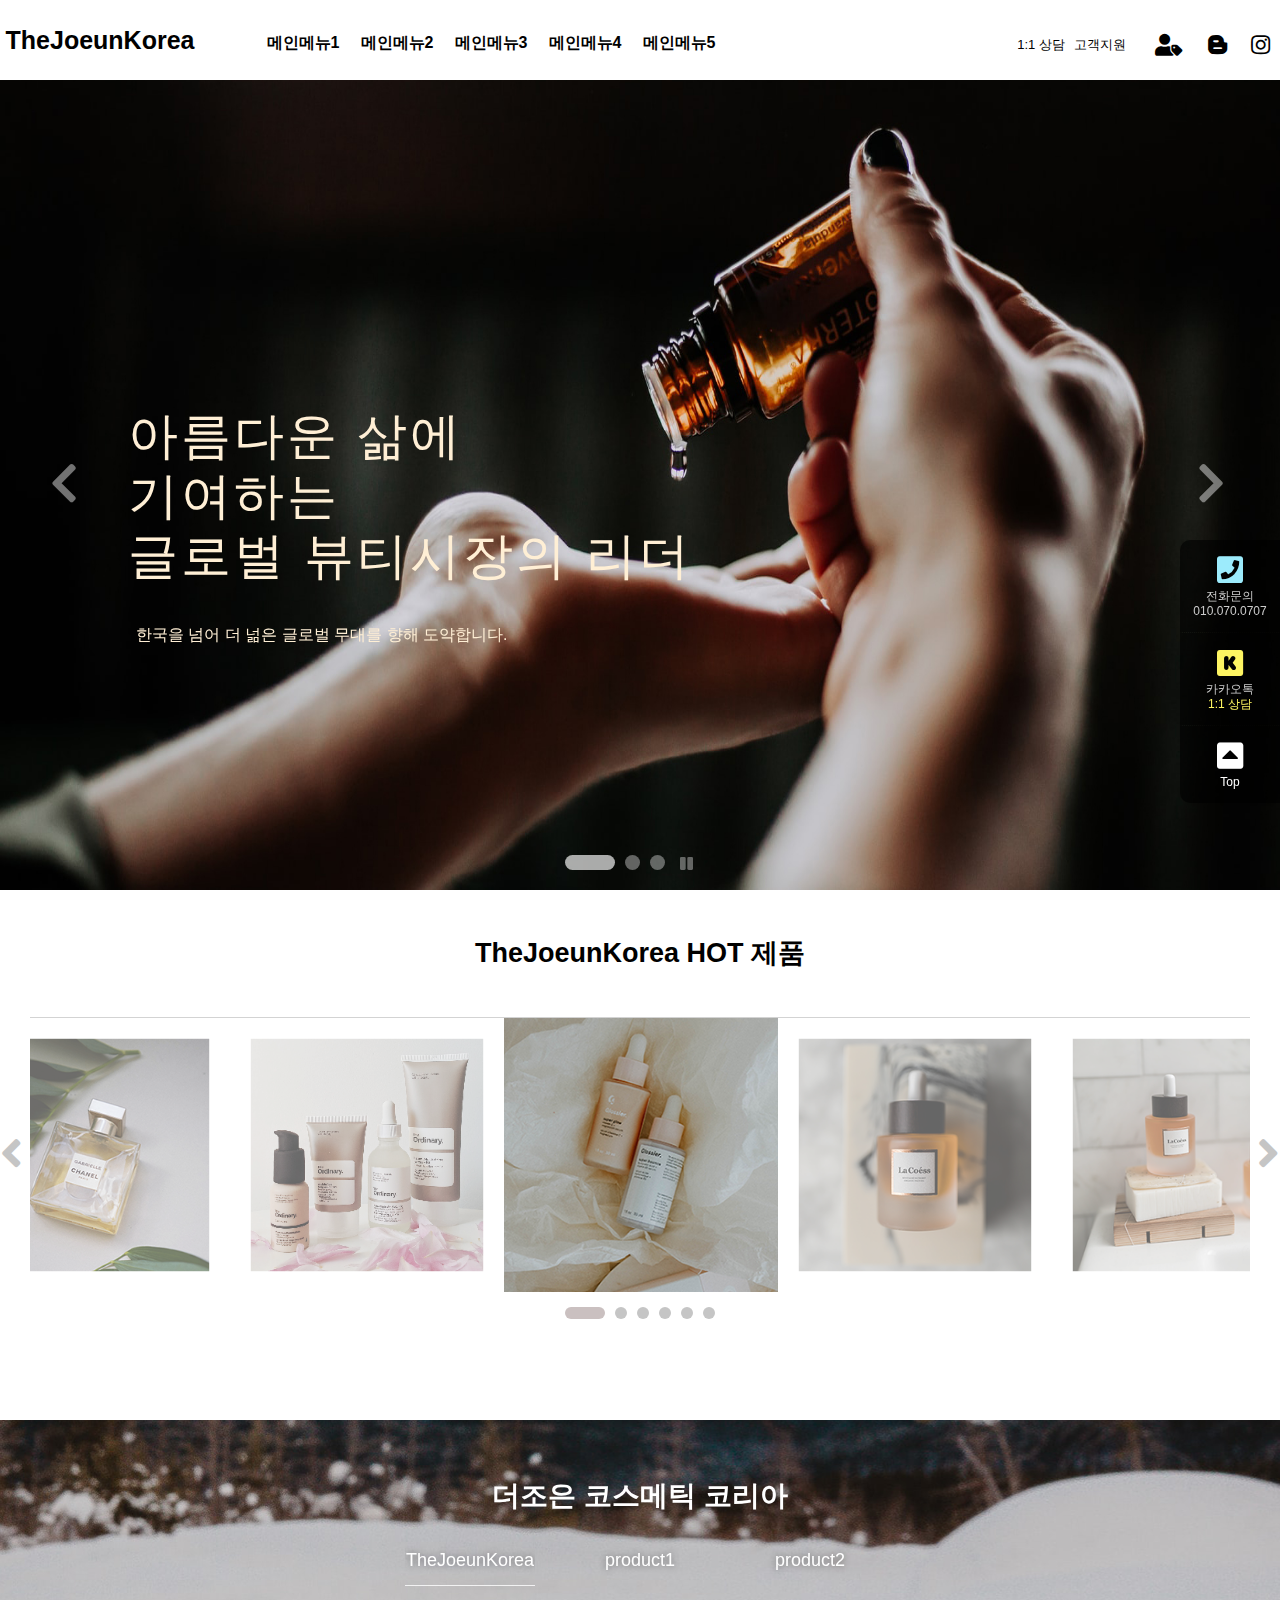
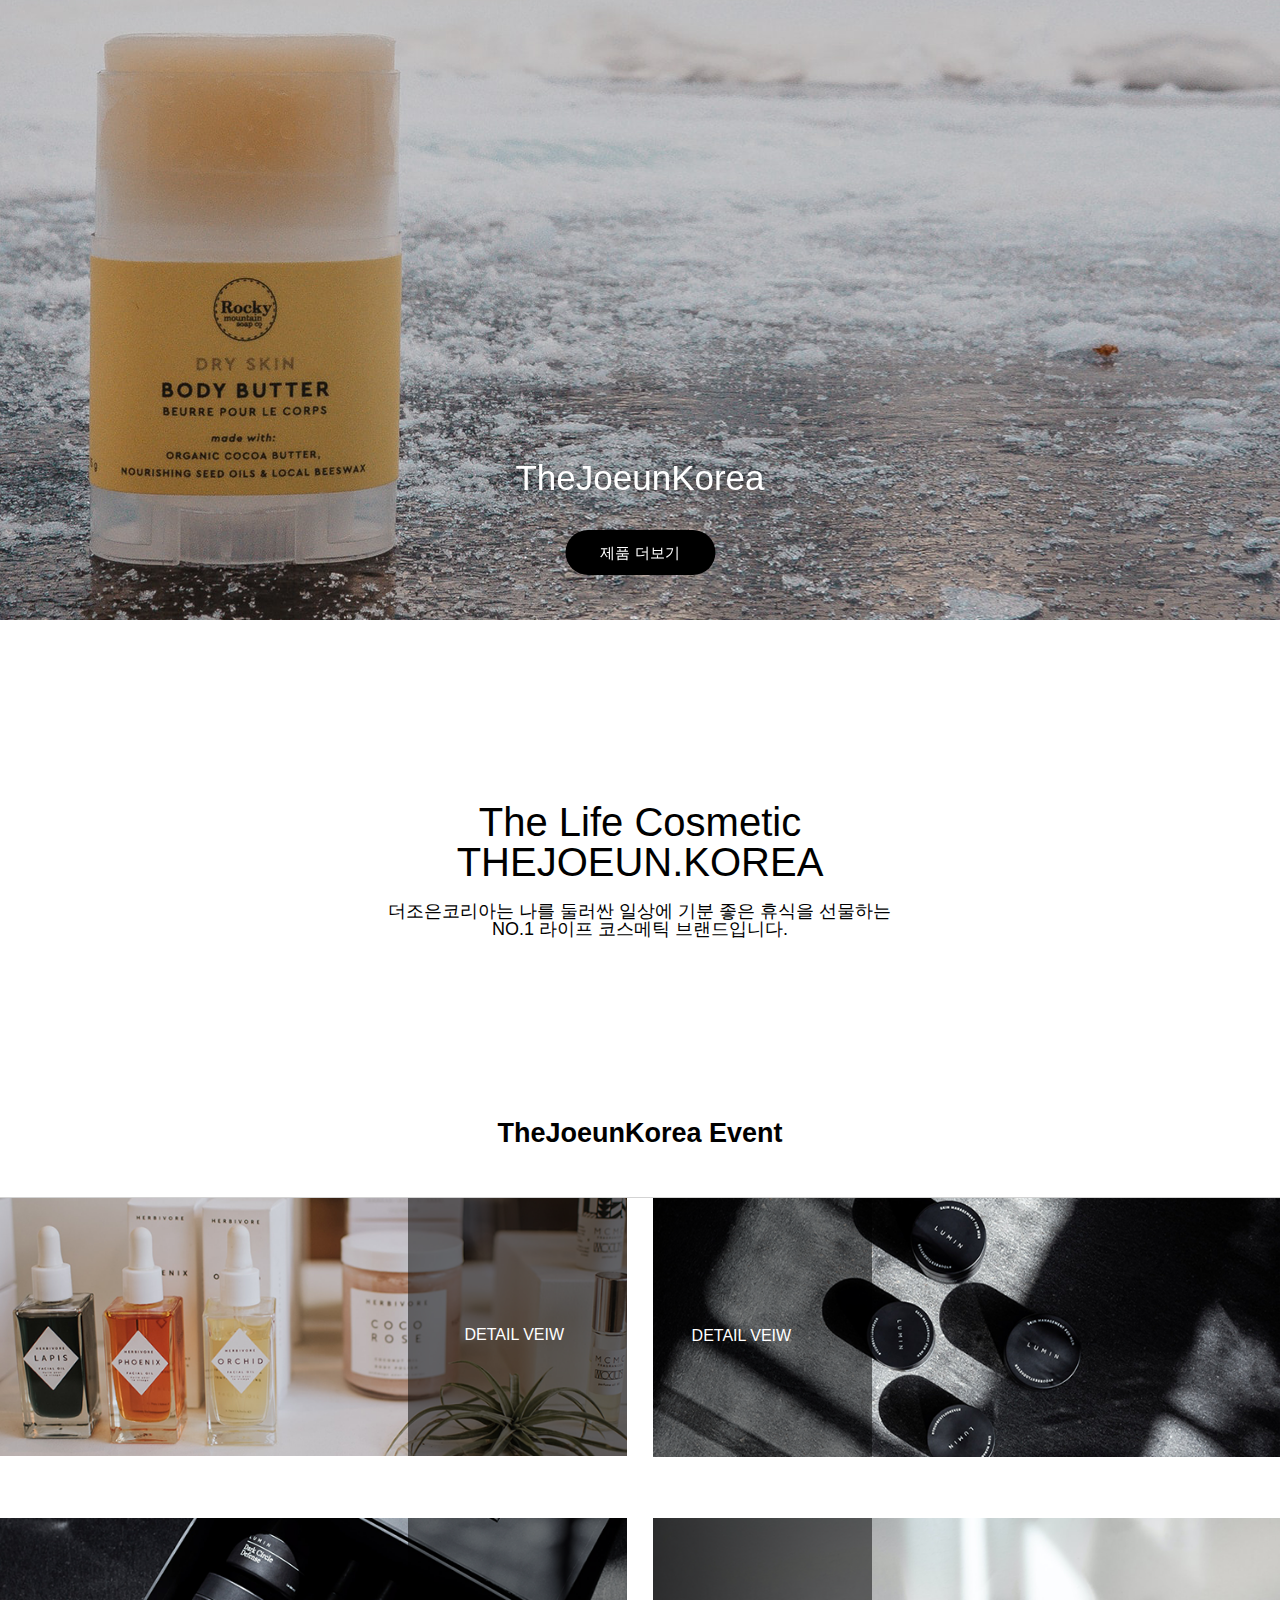
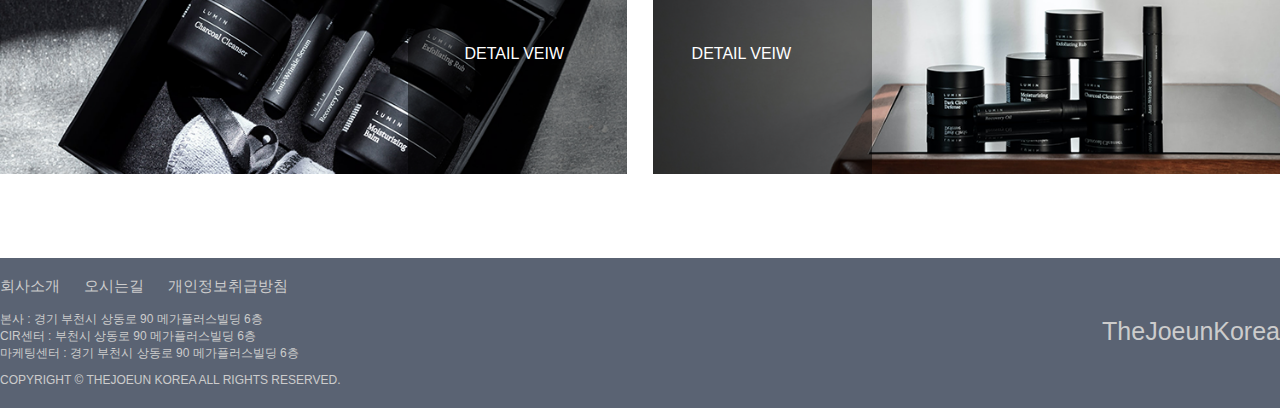
==== commit 1cfb4316: "20200607 수정" ====
--- a/index.html
+++ b/index.html
@@ -7,6 +7,7 @@
     <title>The Joeun Korea || Cosmetic</title>
     <link rel="stylesheet" href="https://use.fontawesome.com/releases/v5.7.0/css/all.css">
     <link rel="stylesheet" href="css/slick.css">
+    	<link rel="stylesheet" href="css/animate.css">
     <link rel="stylesheet" href="css/style.css">
     <link rel="stylesheet" href="css/rwd.css">
     <script src="js/jquery-1.12.4.min.js"></script>
@@ -219,30 +220,54 @@
         <div class="slide">
             <div class="sdgimg">
                     <div class="sd1">
+                        <img src="img/back1.jpg" alt="">
                         <div class="text">
-                            <h3>아름다운 삶에</h3> 
-                            <h3>기여하는</h3> 
-                            <h3>글로벌 뷰티시장의 리더</h3>
-                            <p>한국을 넘어 더 넒은 글로벌 무대를 향해 도약합니다.</p>
-                            <span class="sdlign"></span>
+                            <div class="hbox">
+                                <h3>아름다운 삶에</h3> 
+                            </div>
+                            <div class="hbox2">
+                                <h3>기여하는</h3> 
+                            </div>
+                            <div class="hbox3">
+                                <h3>글로벌 뷰티시장의 리더</h3>
+                            </div>
+                            <div class="pbox">                          
+                                <p>한국을 넘어 더 넒은 글로벌 무대를 향해 도약합니다.</p>
+                            </div>
                         </div>
                     </div>
                     <div class="sd2" >
+                        <img src="img/back3.jpg" alt="">
                         <div class="text">
-                            <h3>기본에 혁신을 더한</h3>  
-                            <h3>융복합코스메틱</h3> 
-                            <h3>연구개발의 메카</h3>
-                            <p>아낌없는 투자와 지속적인 연구개발로 화장품 과학기술 고도화에 앞장섭니다.</p>
-                            <span class="sdlign"></span>
+                            <div class="hbox">
+                                <h3>기본에 혁신을 더한</h3> 
+                            </div>
+                            <div class="hbox2">
+                                <h3>융복합코스메틱</h3> 
+                            </div>
+                            <div class="hbox3">
+                                <h3>연구개발의 메카</h3>
+                            </div>
+                            <div class="pbox">                       
+                                <p>아낌없는 투자와 지속적인 연구개발로 화장품 과학기술 고도화에 앞장섭니다.</p>
+                            </div>   
                         </div>
                     </div>
                     <div class="sd3">
+                        <img src="img/back2.jpg" alt="">
                         <div class="text">
-                            <h3>화장품 트렌드를</h3> 
-                            <h3>선도하는</h3> 
-                            <h3>창조적 영감</h3>
-                            <p>모두가 바라던 상상 속 화장품의 구현, 더조은코리아라면 가능합니다.</p>
-                            <span class="sdlign"></span>
+                            <div class="hbox">
+                                <h3>화장품 트렌드를</h3> 
+                            </div>
+                            <div class="hbox2">
+                                <h3>선도하는</h3> 
+                            </div>
+                            <div class="hbox3">
+                                <h3>창조적 영감</h3>
+                            </div>
+                            <div class="pbox">                   
+                                <p>모두가 바라던 상상 속 화장품의 구현, 더조은코리아라면 가능합니다.</p>
+                            </div>
                         </div>
                     </div>
             </div>
@@ -429,7 +454,7 @@
 
         </section>  
         
-        <footer id="#footer">
+        <footer id="footer">
             <div class="footer row">
                 <div class="foot">
                     <a href="#none">회사소개</a>
--- a/css/style.css
+++ b/css/style.css
@@ -165,32 +165,50 @@
 /* section 시작 */
 section{width:100%; position: relative; top: 80px;}
 
-.sdgimg .sd1{
-  height:810px;
-  background-image:url(../img/back1.jpg) ;
-  background-repeat: no-repeat; background-size: cover;
-  background-position: center;
-  position: relative; }
-.sdgimg .sd2{
-  height:810px;
-  background-image:url(../img/back2.jpg) ;
-  background-repeat: no-repeat; background-size: cover;
-   background-position: center;
-  position: relative; }
-.sdgimg .sd3{
-    height:810px;
-    background-image:url(../img/back3.jpg) ;
-    background-repeat: no-repeat; background-size: cover;
-    background-position: center;
-    position: relative; }
+
+.sdgimg .sd1 img{
+  width: 100%; height: 810px;  position: relative; }
+.sdgimg .sd2 img{
+  width: 100%; height: 810px;  position: relative; }
+.sdgimg .sd3 img{
+  width: 100%; height: 810px;position: relative;}
 .sd3, .sd2 {display: none;}
 .sdgimg .text{
   position: absolute; 
-  top:50%; left: 10%; 
+  top:40%; left: 10%; 
   color: papayawhip;} 
-.text h3{font-size:50px; letter-spacing: 3px; line-height: 1.3; }
-.text p{font-size: 16px; padding-top: 43px;}
-
+.text h3{
+  font-size:50px; letter-spacing: 3px; 
+  line-height: 1.3;   }
+
+.pbox{height: 25px;margin-top: 43px; padding-left: 8px; font-size: 16px;overflow: hidden; }
+.hbox,.hbox2,.hbox3{height: 60px; overflow: hidden;  }
+.slide .slick-active .hbox h3{animation:fadeInUp2 1s both 0.5s;}
+.slide .slick-active .hbox2 h3{animation:fadeInUp2 1s both 0.8s;}
+.slide .slick-active .hbox3 h3{animation:fadeInUp2 1s both 1.1s;}
+.slide .slick-active .text p{animation:fadeInLeft1 1.2s both 1.7s;}
+@keyframes fadeInUp2 {
+  from {
+    position: relative; top:50px
+  }
+
+  to {
+    position: relative; top:0px
+  }
+}
+@keyframes fadeInLeft1 {
+  from {
+    opacity: 0;
+    -webkit-transform: translate3d(-10%, 0, 0);
+    transform: translate3d(-10%, 0, 0);
+  }
+
+  to {
+    opacity: 1;
+    -webkit-transform: translate3d(0, 0, 0);
+    transform: translate3d(0, 0, 0);
+  }
+}
 
     /*js */
       .slide{position: relative;}
@@ -207,8 +225,19 @@
       .plpa{position: absolute; bottom: 18px; background: none; border: none;
         font-size: 15px; color: rgba(255, 255, 255, 0.37); right: 0%;  width: calc(50% - 30px);padding-left: 10px;
         text-align: left;}
-
-
+        .slide .slick-active img{animation:  zoomm 6s;}
+        @keyframes zoomm {
+          from {
+            -webkit-transform: scale3d(1, 1, 1);
+            transform: scale3d(1, 1, 1);
+          }
+        
+          100% {
+            -webkit-transform: scale3d(1.06, 1.06, 1.06);
+            transform: scale3d(1.06, 1.06, 1.06);
+          }
+        }
+        
 
 
 .slide_product h3{  font-size: 27px; text-align: center; font-weight: bold;  padding: 50px 0 ; border-bottom: 1px solid rgb(211, 211, 211) ; position: relative; }
@@ -295,10 +324,18 @@
   height: 800px; width: 100%;
   background-image: url(../img/tab_p2.png); 
   background-size: cover; position: relative;}
-.p_txt{position: absolute; top:45%; left:65%;}
-.p_txt .sun{font-size: 38px; padding-left: 50px;padding-bottom: 10px;}
-.p_txt .di {font-size: 38px; padding-left: 30px;padding-bottom: 30px;}
-.p_txt p:last-child{font-size: 55px;}
+.p_txt{position: absolute; top:45%; left:65%; }
+/* .p_txt .sun{font-size: 38px; padding-left: 50px;padding-bottom: 10px;}
+.p_txt .di {font-size: 38px; padding-left: 30px;padding-bottom: 30px;
+  -webkit-transform: translate3d(-100%, 0, 0);
+  transform: translate3d(-100%, 0, 0);}
+.p_txt p:last-child{font-size: 55px;
+  -webkit-transform: translate3d(-100%, 0, 0);
+  transform: translate3d(-100%, 0, 0);} */
+/* .tab_slide .slick-active .sun{animation: fadeInUp 1s  both;}
+.tab_slide .slick-active .di{animation: fadeInUp 1s  both 0.5s; }
+.tab_slide .slick-active .p_txt p:last-child{animation: fadeInUp 1s  both 1s;} */
+
 
 .tab_product2{
   height: 800px; width: 100%;
@@ -314,7 +351,7 @@
     font-size: 18px; color: #fff; text-shadow:0 0 7px rgba(0,0,0,0.46) ;}
     .tab_slide .slick-dots{position: absolute; top: 115px; width: 100%; text-align: center;}
     .tab_slide .slick-dots li.slick-active button{border-bottom: 1px solid rgba(255, 255, 255, 0.801);}
-    .tab_slide .slide.slick-active {animation: fadeInRight 1s both 1.5s}
+    /* .tab_slide .slide.slick-active {animation: fadeInRight 1s both 1.5s} */
 
 
 
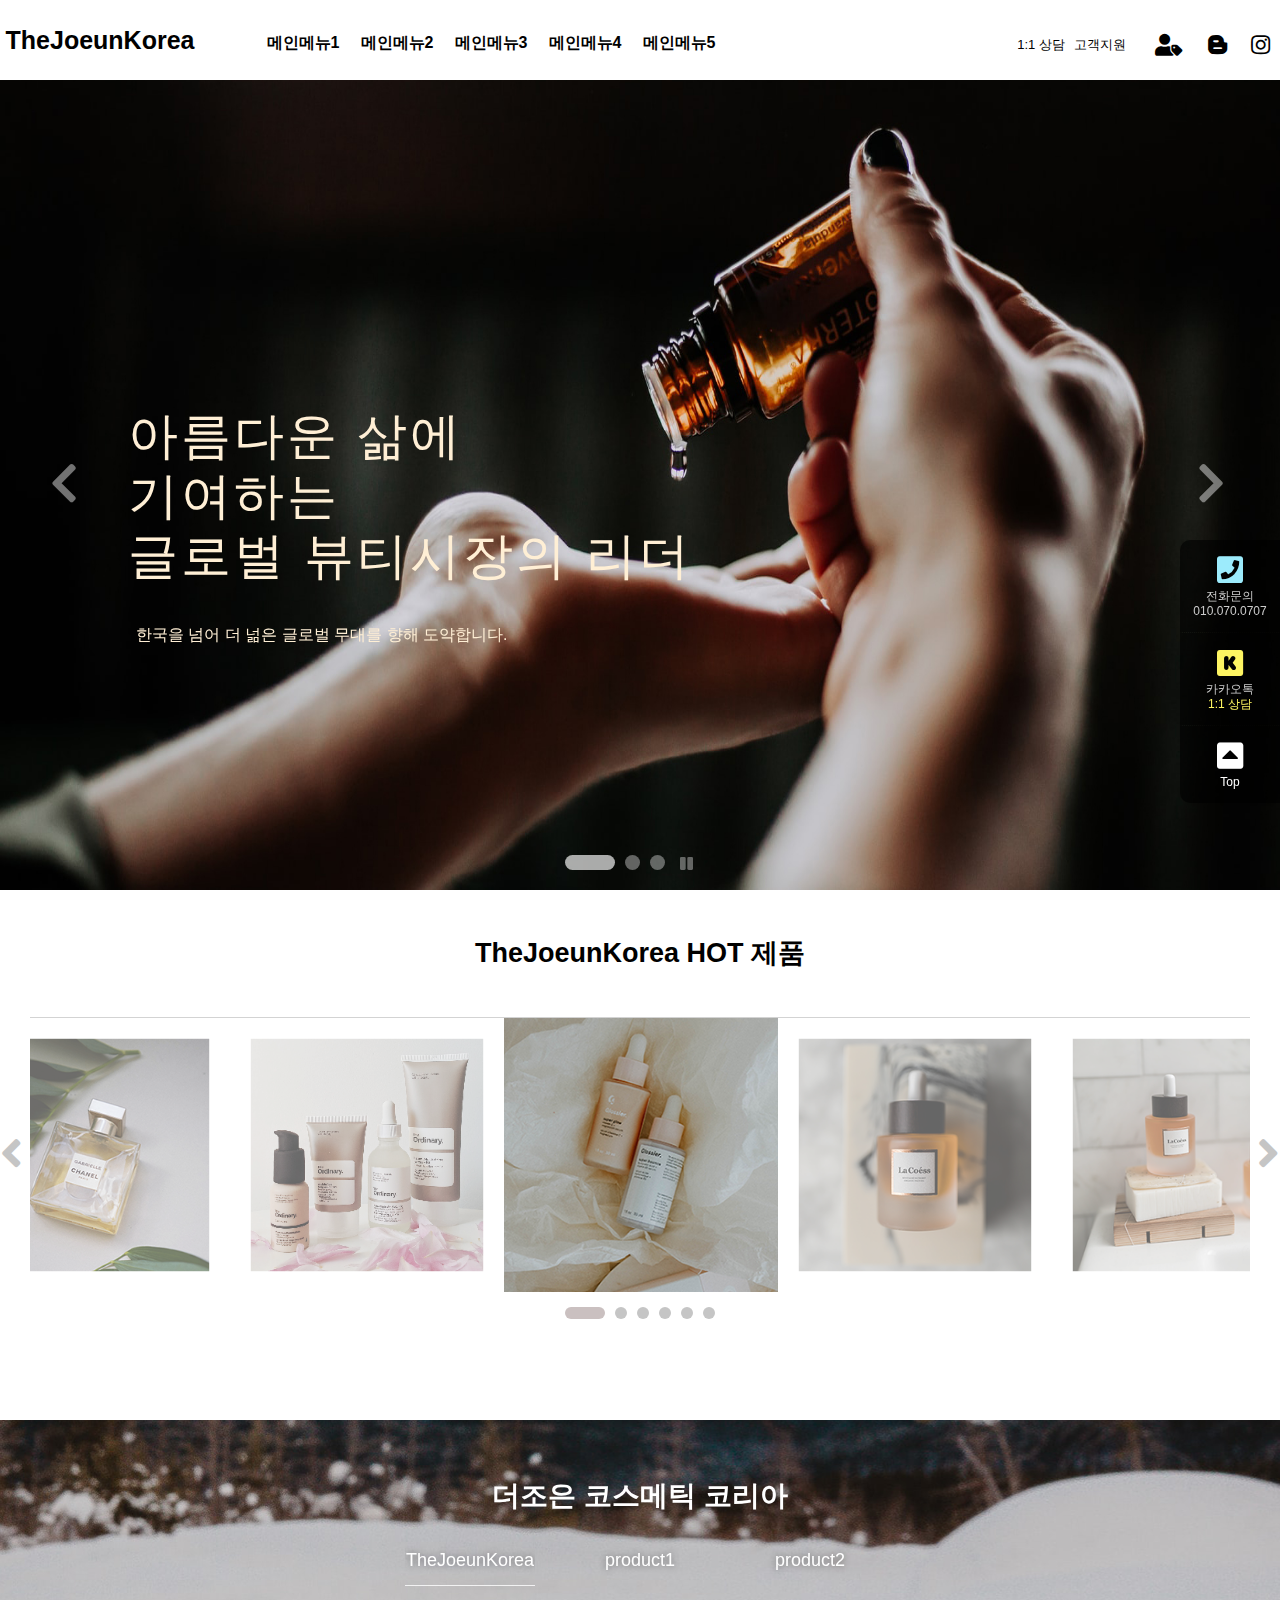
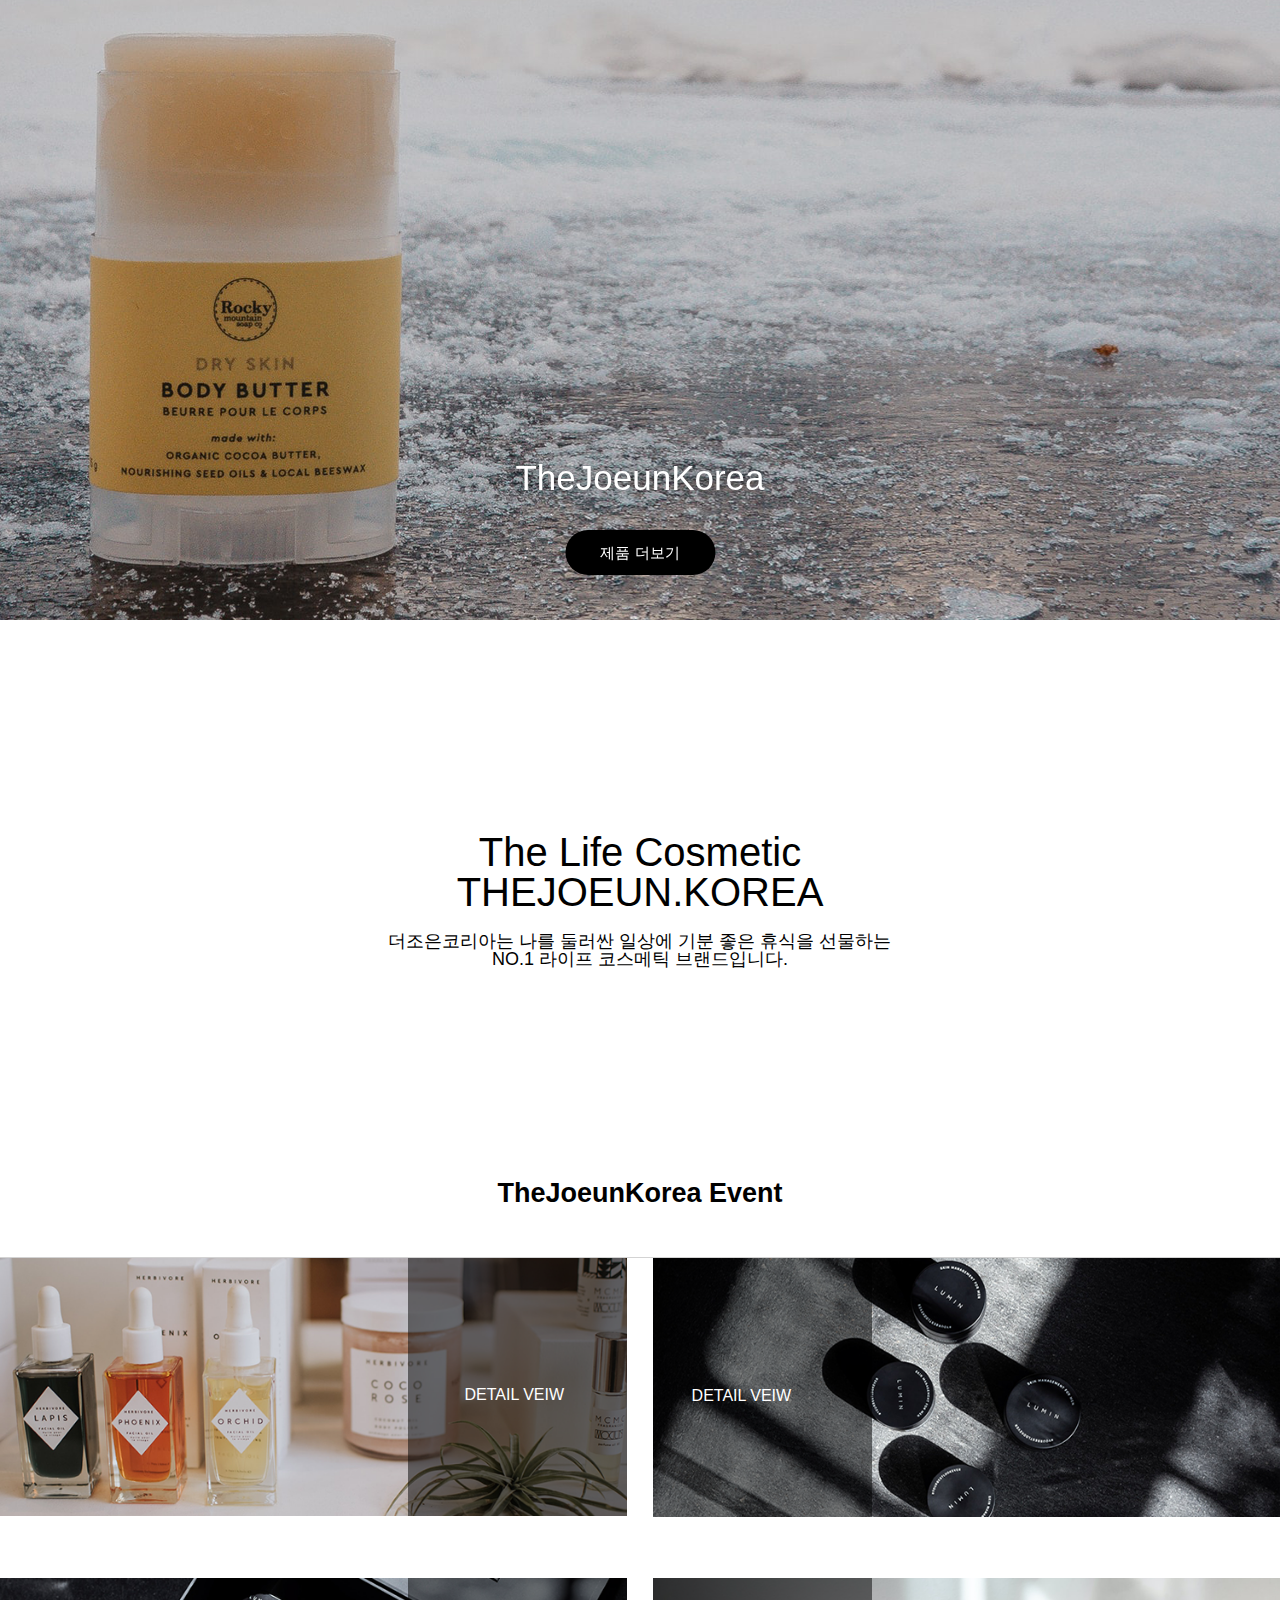
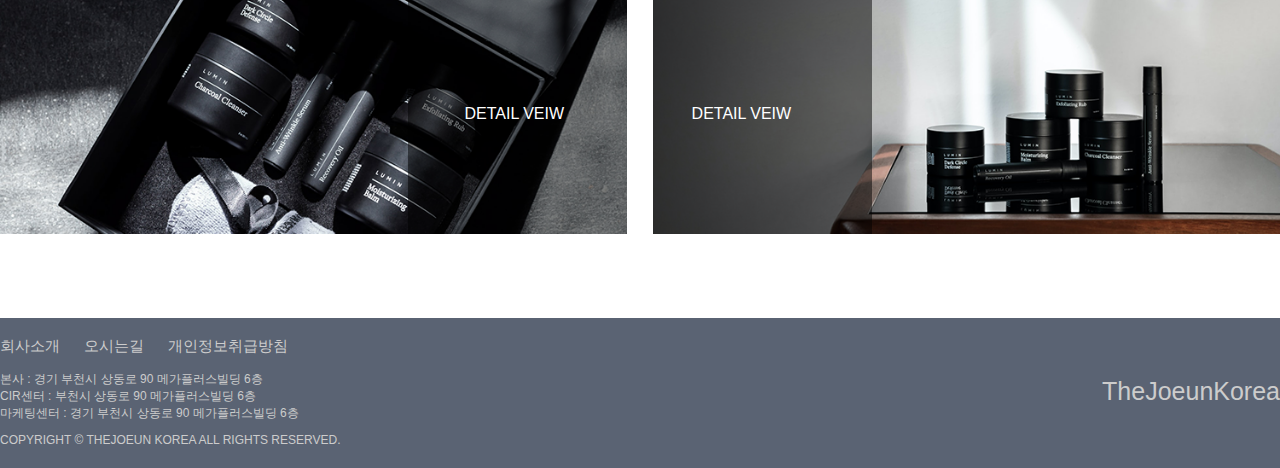
==== commit 69a7eda2: "20200607 수정3" ====
--- a/index.html
+++ b/index.html
@@ -249,7 +249,7 @@
                                 <h3>연구개발의 메카</h3>
                             </div>
                             <div class="pbox">                       
-                                <p>아낌없는 투자와 지속적인 연구개발로 화장품 과학기술 고도화에 앞장섭니다.</p>
+                                <p>지속적인 연구개발로 화장품 과학기술 고도화에 앞장섭니다.</p>
                             </div>   
                         </div>
                     </div>
--- a/css/style.css
+++ b/css/style.css
@@ -233,8 +233,8 @@
           }
         
           100% {
-            -webkit-transform: scale3d(1.06, 1.06, 1.06);
-            transform: scale3d(1.06, 1.06, 1.06);
+            -webkit-transform: scale3d(1.04, 1.04, 1.04);
+            transform: scale3d(1.04, 1.04, 1.04);
           }
         }
         
@@ -278,9 +278,11 @@
       }
       .hot_item .slick-slide.slick-active.slick-current{
         opacity: 1; transform: scale(1);
+        transition: all 0.5s;
       }
       .hot_item .slick-slide.slick-active{
         opacity: 0.; transform: scale(0.85);
+        transition: all 0.5s;
       }
 
 
@@ -324,7 +326,8 @@
   height: 800px; width: 100%;
   background-image: url(../img/tab_p2.png); 
   background-size: cover; position: relative;}
-.p_txt{position: absolute; top:45%; left:65%; }
+.p_txt{position: absolute; top:45%; left:65%;}
+.p_txt p{ font-size: 38px; }
 /* .p_txt .sun{font-size: 38px; padding-left: 50px;padding-bottom: 10px;}
 .p_txt .di {font-size: 38px; padding-left: 30px;padding-bottom: 30px;
   -webkit-transform: translate3d(-100%, 0, 0);
@@ -368,7 +371,7 @@
   background-repeat: no-repeat;
   background-size: cover;
   background-attachment: fixed;
-  position: relative; margin:50px 0;}
+  position: relative; margin:80px 0;}
 .linetext{position: absolute; top:50%; left: 50%; transform: translate(-50%,-50%);}
 .linetext h3{font-size: 40px;}
 .linetext p{font-size: 18px;}
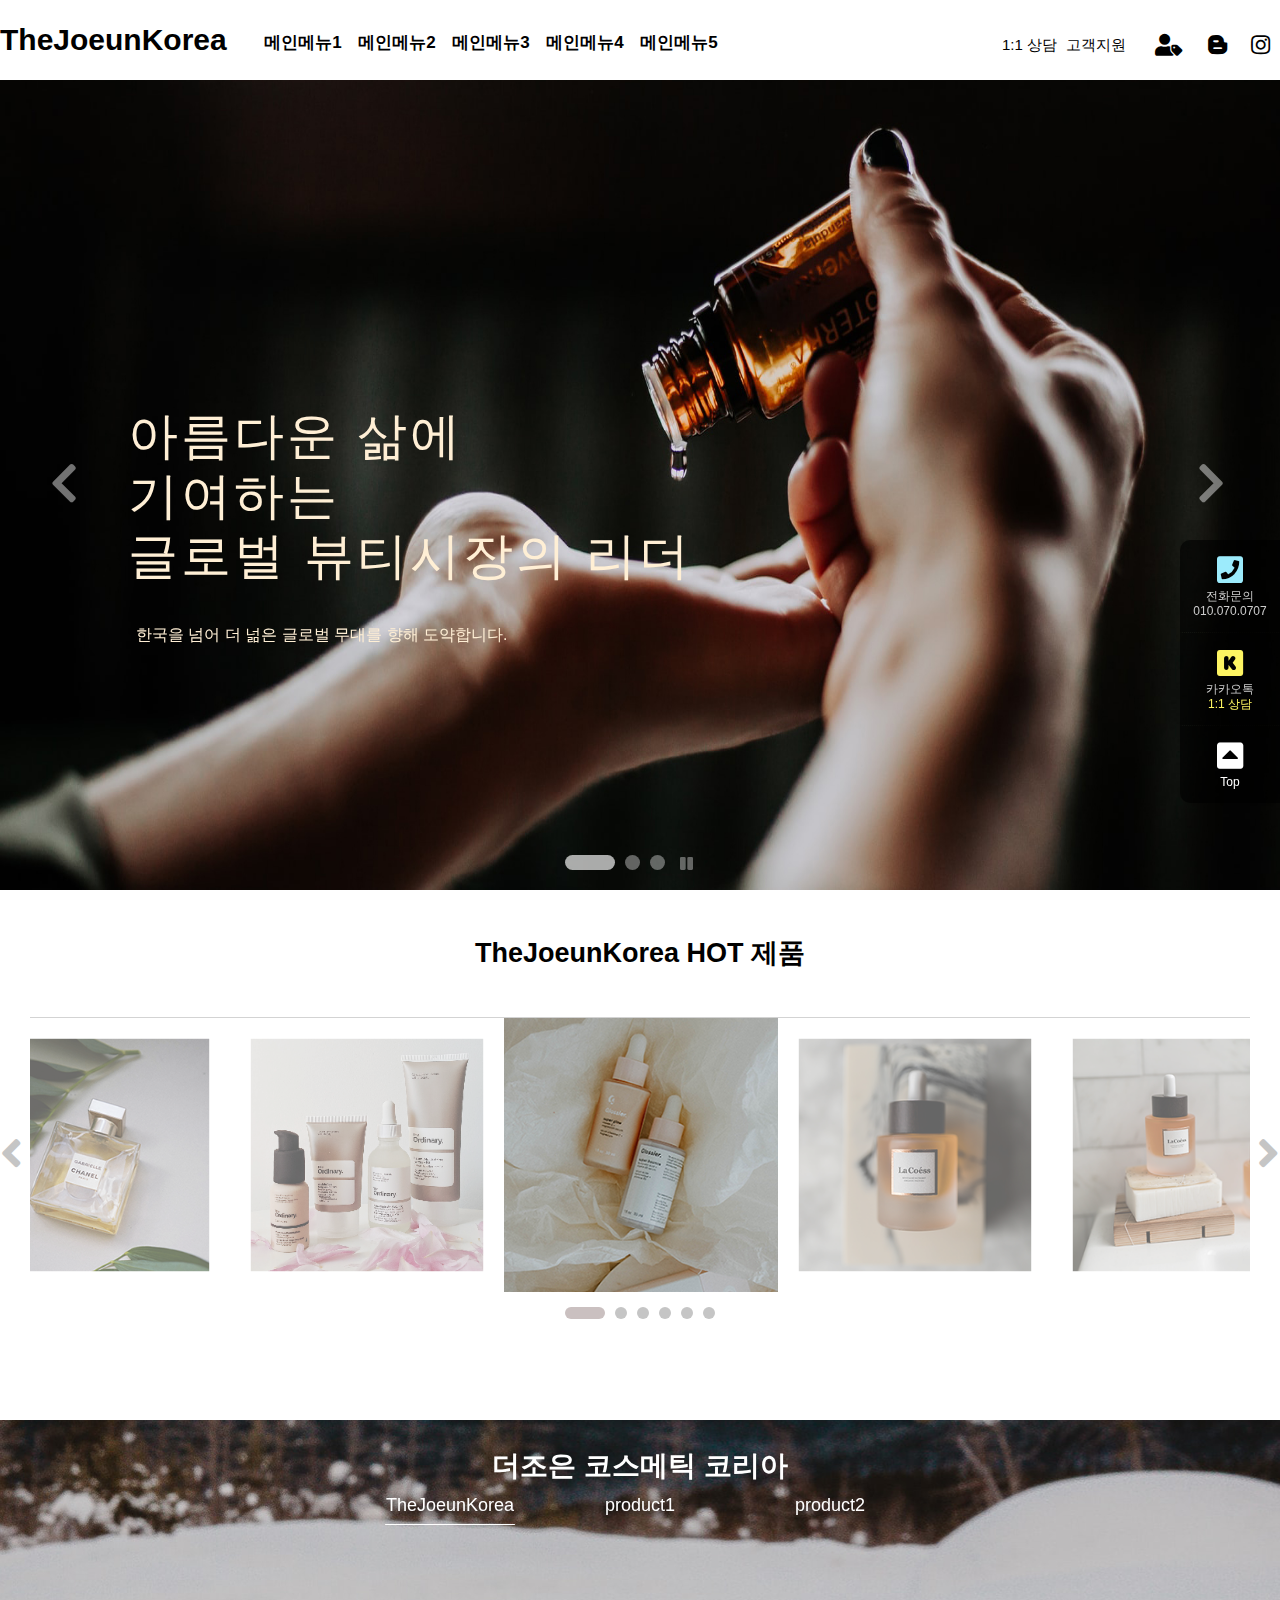
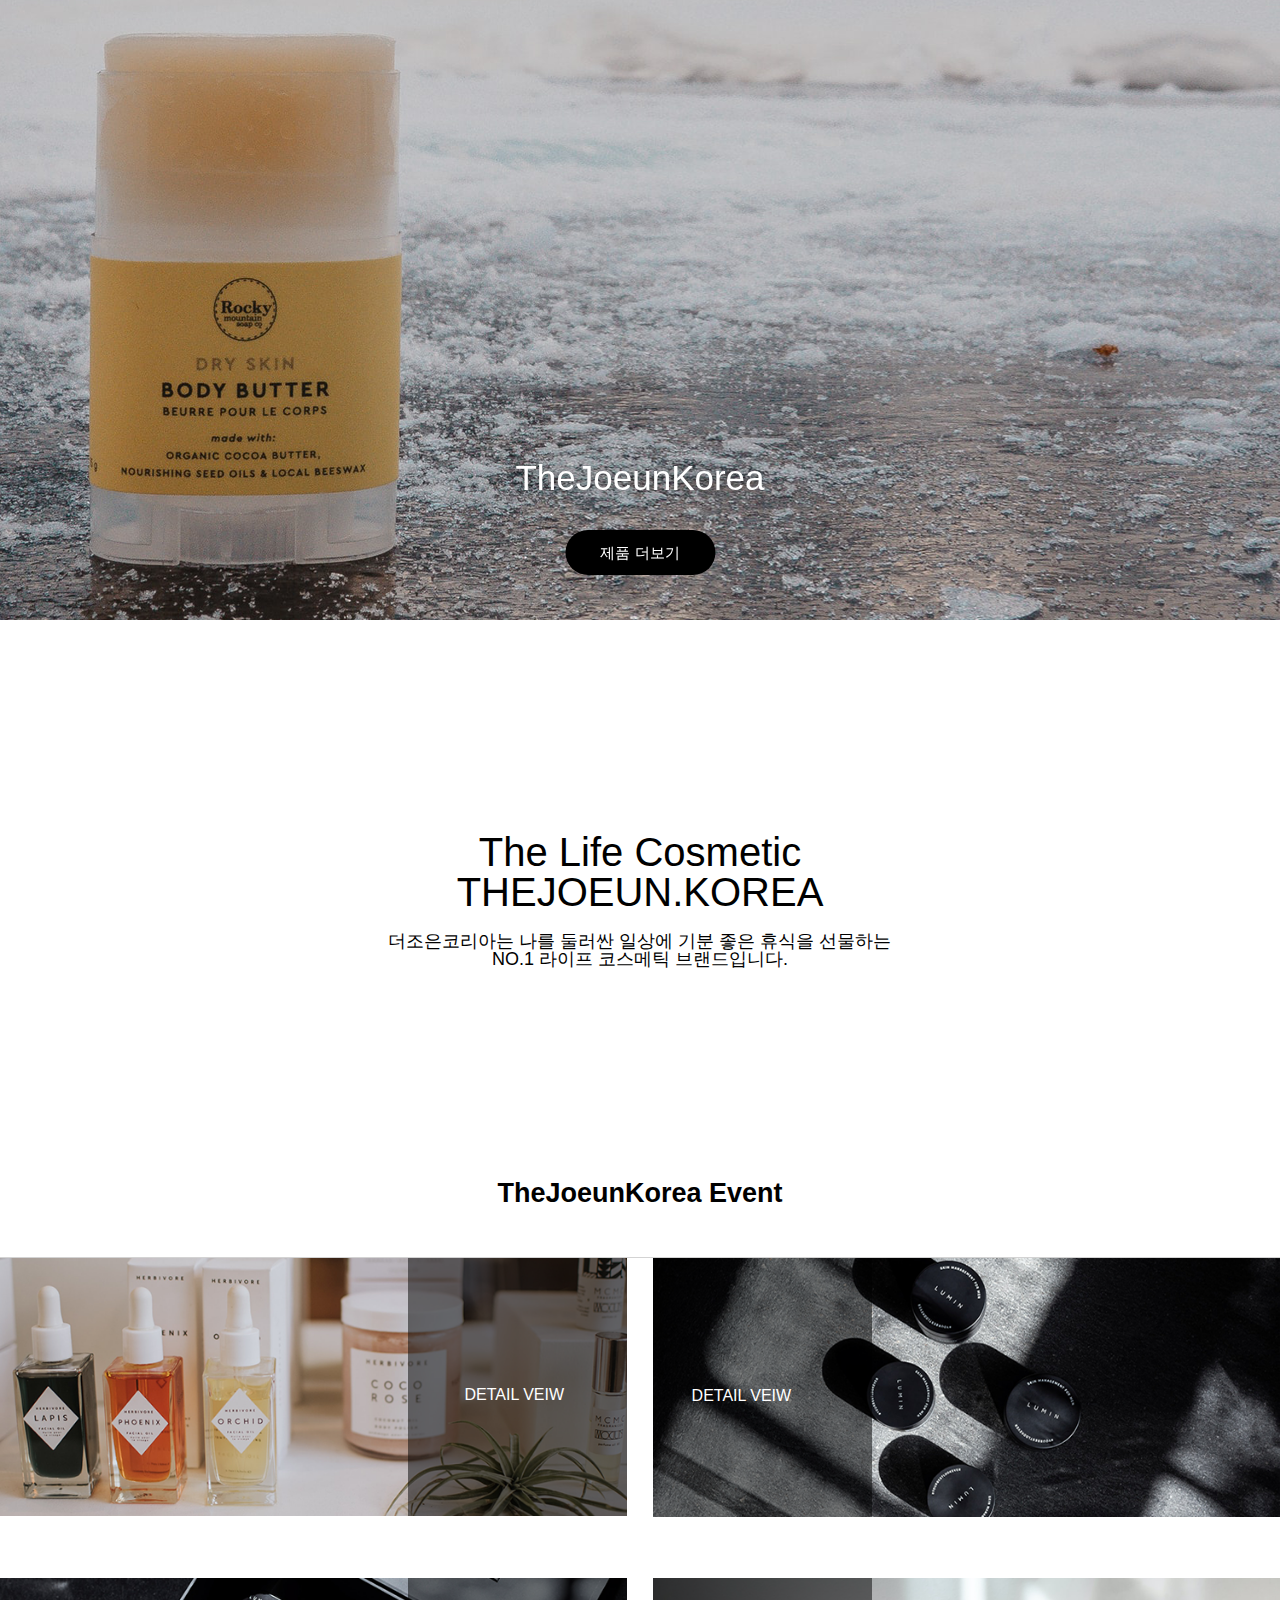
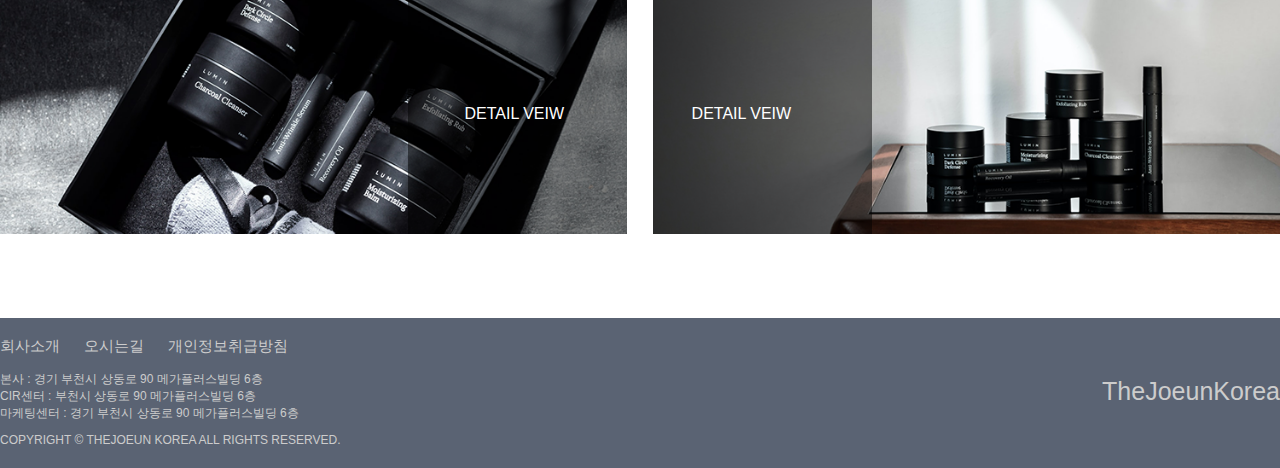
==== commit 373581c8: "20200609 수정1" ====
--- a/index.html
+++ b/index.html
@@ -33,7 +33,7 @@
       
 
                                 <!-- 800px 이상 사이즈에서는 안보이는 컨텐츠 (미니 메뉴박스)-->
-                                                <p class="openMobgnb">
+                                                <p class="openMOgnb">
                                                         <a href="javascript:;"><strong class="blind">메뉴열기/닫기</strong>
                                                             <span></span>
                                                             <span></span>
@@ -201,13 +201,13 @@
                     </ul>
 
                                     <!-- 800px 이상 사이즈에서는 안보이는 컨텐츠-->
-                                            <!-- <p class="closeMobgnb">
+                                            <p class="closeMOgnb">
                                                 <a href="javascript:;">
                                                     <storng class="blind">메뉴닫기</storng>
                                                     <span></span>
                                                     <span></span>
                                                 </a>
-                                            </p> -->
+                                            </p>
                                     <!-- ***************************************-->
 
 
@@ -365,13 +365,7 @@
                     </div>
 
                     <div class="tab_product">
-                        <div class="p_txt">
-                            <p class="sun">Sun</p>
-                            <p class="di">di Gioia</p>
-                            <p>GIORGIO ARMANI</p>
-                        </div>
-                        <!-- <iframe width="560" height="315" src="https://www.youtube.com/embed/ifZuyE4ACBU" frameborder="0" allow="accelerometer; autoplay; encrypted-media; gyroscope; picture-in-picture" allowfullscreen></iframe> -->
-                        <div class="tabbt">
+                        <iframe width="560" height="315" src="https://www.youtube.com/embed/o1GxdmgCMbc" frameborder="0" allow="accelerometer; autoplay; encrypted-media; gyroscope; picture-in-picture" allowfullscreen></iframe>                        <div class="tabbt">
                             <p>TheJoeunKorea product1</p>
                             <a href="#none">제품 더보기</a>
                         </div>
--- a/css/style.css
+++ b/css/style.css
@@ -76,8 +76,7 @@
 
 .row{max-width: 1500px; margin: 0 auto;}
 .row2{max-width: 1500px; margin: 20px auto 0;}
-
-.openMobgnb{display: none;}
+.openMOgnb,.closeMOgnb{display: none;}
 #wrap{position: relative;}
 header{position: relative;}
 #header {
@@ -90,14 +89,14 @@
   display: inline-block; 
   width: 200px;
   height: 80px; line-height: 80px;
-  text-align: center; font-size: 25px; font-weight: bold; }
+  text-align: center; font-size: 30px; font-weight: bold; }
 
 
 .content1{float:right; width:80%; height: 80px; margin-top: 25px;}
 
 .mainmenu{text-align: left; float:left; width: 70%;}
 .depth1{width: 470px; }
-.depth1>li{float: left; width: 20%; font-size:16px;}
+.depth1>li{float: left; width: 20%; font-size:17px;}
 .depth1>li>a{
   width:94px ;
   height: 55px; line-height: 35px;
@@ -139,7 +138,7 @@
 .jb li{display: inline-block; padding-left: 5px;}
 .jb a{
    display: inline-block; height: 50px;line-height: 40px; 
-  font-size: 13px; text-align: center;color:#000; }
+  font-size: 15px; text-align: center;color:#000; }
 
 
 .snsicon {text-align: right;float:right; width: 15%;}
@@ -162,16 +161,17 @@
   padding: 10px 20px; font-size: 13px; font-weight: normal;}
 
 
+
+
+
+
+
 /* section 시작 */
 section{width:100%; position: relative; top: 80px;}
 
 
-.sdgimg .sd1 img{
+.sdgimg .sd1 img, .sdgimg .sd2 img, .sdgimg .sd3 img{
   width: 100%; height: 810px;  position: relative; }
-.sdgimg .sd2 img{
-  width: 100%; height: 810px;  position: relative; }
-.sdgimg .sd3 img{
-  width: 100%; height: 810px;position: relative;}
 .sd3, .sd2 {display: none;}
 .sdgimg .text{
   position: absolute; 
@@ -180,13 +180,13 @@
 .text h3{
   font-size:50px; letter-spacing: 3px; 
   line-height: 1.3;   }
-
 .pbox{height: 25px;margin-top: 43px; padding-left: 8px; font-size: 16px;overflow: hidden; }
 .hbox,.hbox2,.hbox3{height: 60px; overflow: hidden;  }
+
 .slide .slick-active .hbox h3{animation:fadeInUp2 1s both 0.5s;}
 .slide .slick-active .hbox2 h3{animation:fadeInUp2 1s both 0.8s;}
 .slide .slick-active .hbox3 h3{animation:fadeInUp2 1s both 1.1s;}
-.slide .slick-active .text p{animation:fadeInLeft1 1.2s both 1.7s;}
+.slide .slick-active .text p{animation:fadeInLeft1 1.2s both 2s;}
 @keyframes fadeInUp2 {
   from {
     position: relative; top:50px
@@ -237,26 +237,38 @@
             transform: scale3d(1.04, 1.04, 1.04);
           }
         }
+
+
+
+
+
+
+
+
+
+
+
         
 
 
 .slide_product h3{  font-size: 27px; text-align: center; font-weight: bold;  padding: 50px 0 ; border-bottom: 1px solid rgb(211, 211, 211) ; position: relative; }
 .slide_product{padding: 0 30px;}
 .hottem{position: relative;overflow: hidden; } 
-.hottem img{width:100%; }
+.hottem img{width:100%; transform: scale(1) rotate(0deg); transition: all 1.4s;}
 .hottembox:after{
-  content: ""; position: absolute; top:0; left:0; right:0; bottom:0;}
-.hottembox:hover:after{background: rgba(255,255,255,0.7); transition: all 1.2s;}
-.hottem:nth-child(even):hover img{transform: scale(1.2) rotate(10deg);  transition: all 1.3s; }
-.hottem:nth-child(odd):hover img{transform: scale(1.2) rotate(-10deg);  transition: all 1.3s; } 
+  content: ""; position: absolute; top:0; left:0; right:0; bottom:0;transition: all 1.2s;}
+.hottembox:hover:after{background: rgba(255,255,255,0.7); }
+.hottem:nth-child(even):hover img{transform: scale(1.2) rotate(10deg); }
+.hottem:nth-child(odd):hover img{transform: scale(1.2) rotate(-10deg);  } 
+
 .temtext{
   position: absolute; top:50%; left:50%; font-weight: bold;
   transform: translate(-50%,-50%);
   font-size: 20px;
   text-align: center; line-height: 1.5;
-  opacity: 0; z-index: 999999;}
+  opacity: 0; z-index: 999999;transition: all 0.5s 0.3s;}
 .temtext p+p{font-weight: normal;}
-.hottembox:hover .temtext{opacity: 1;  transition: all 0.8s 0.3s;} 
+.hottembox:hover .temtext{opacity: 1;} 
 
 
 
@@ -292,27 +304,42 @@
 
 
 
+
+
+
+
+
+
+
+
+
+
+
+
+
+
 /* tab_content 시작 */
 .tab_content{position: relative;  width: 100%;  margin-top:100px; }
 .tab_content h3{  
+  /* background:rgba(37, 37, 37, 0.055); 
+  height:60px ; line-height: 60px; */
   text-align: center; font-weight: bold; font-size: 28px;
   color: #fff; text-shadow:0 0 7px rgba(0,0,0,0.46) ;
-position: relative; top:90px; z-index: 9;}
-
-.tab_slide .tab_menu{
-  position: absolute; top:15%; left: 50%; transform: translateX(-50%);}
+position: relative; top:60px; z-index: 9;}
+
+/* .tab_slide .tab_menu{
+  position: absolute; top:15%; left: 50%; transform: translateX(-50%);} */
 .tab_slide .tab_menu a{
   margin: 0 15px;
   display: inline-block; height:45px; line-height:45px;
   font-size: 18px; color: #fff; text-shadow:0 0 7px rgba(0,0,0,0.46) ;}
-.tab_menu a:first-child{color:#000; border-bottom:1px solid #000}
+/* .tab_menu a:first-child{color:#000; border-bottom:1px solid #000} */
 .tab_slide p{font-size: 19px;}
 .tabbt{
   position: absolute; top:80%; left: 50%; transform: translateX(-50%);
   color: #fff; text-shadow:0 0 7px rgba(0,0,0,0.46) ; text-align: center;}
-.tabbt p{margin-bottom: 35px; font-size: 35px;}
-.tabbt a{ display: inline-block; width:150px; height: 45px; line-height: 45px;
-  background: #000; color: #fff; text-align: center; font-size: 15px;
+.tabbt p{margin-bottom: 35px; font-size: 35px; color: #fff;}
+.tabbt a{ display: inline-block; width:150px; height: 45px; line-height: 45px;  background: #000; color: #fff; text-align: center; font-size: 15px;
   border-radius: 25px; }
 .tabbt a:hover{background:rgb(37, 37, 37); transition: all 0.2s;}
 .tab_mov{
@@ -326,37 +353,38 @@
   height: 800px; width: 100%;
   background-image: url(../img/tab_p2.png); 
   background-size: cover; position: relative;}
-.p_txt{position: absolute; top:45%; left:65%;}
-.p_txt p{ font-size: 38px; }
-/* .p_txt .sun{font-size: 38px; padding-left: 50px;padding-bottom: 10px;}
-.p_txt .di {font-size: 38px; padding-left: 30px;padding-bottom: 30px;
-  -webkit-transform: translate3d(-100%, 0, 0);
-  transform: translate3d(-100%, 0, 0);}
-.p_txt p:last-child{font-size: 55px;
-  -webkit-transform: translate3d(-100%, 0, 0);
-  transform: translate3d(-100%, 0, 0);} */
-/* .tab_slide .slick-active .sun{animation: fadeInUp 1s  both;}
-.tab_slide .slick-active .di{animation: fadeInUp 1s  both 0.5s; }
-.tab_slide .slick-active .p_txt p:last-child{animation: fadeInUp 1s  both 1s;} */
+  .tab_product iframe{ width: 600px; height: 400px; border-radius: 25px;
+    position: absolute; top:50%; left: 50%; transform: translate(-50%,-50%);}
 
 
 .tab_product2{
   height: 800px; width: 100%;
-  background-image: url(../img/tab_p4.png); 
+  background-image: url(../img/tab_p1.png); 
   background-size: cover; position: relative;}
 .tab_product2 iframe{
   width: 600px; height: 400px; 
   position: absolute; top:50%; left:55%; transform: translateY(-50%);}
 
     /*js */
+    .tab_slide .slick-dots{
+      position: absolute; top: 60px; width: 100%; 
+      text-align: center;
+      /* width: 100%; background: rgba(37, 37, 37, 0.055); */
+    }
     .tab_slide .slick-dots li{display: inline-block;}
-    .tab_slide .slick-dots li button{width: 130px; height: 50px; background:none; border: none; text-indent: 0px; overflow: hidden; border-radius:0; margin: 0 20px;
-    font-size: 18px; color: #fff; text-shadow:0 0 7px rgba(0,0,0,0.46) ;}
-    .tab_slide .slick-dots{position: absolute; top: 115px; width: 100%; text-align: center;}
-    .tab_slide .slick-dots li.slick-active button{border-bottom: 1px solid rgba(255, 255, 255, 0.801);}
-    /* .tab_slide .slide.slick-active {animation: fadeInRight 1s both 1.5s} */
-
-
+    .tab_slide .slick-dots li button{
+      width: 150px; height: 50px; background:none; border: none;  overflow: hidden; 
+      border-radius:0; margin: 0 20px;  font-size: 18px; color: #fff; 
+      text-shadow:0px 4px 5px rgba(0, 0, 0, 0.753) ;}
+    
+    .tab_slide .slick-dots li button:after{content: ""; width: 0px ; height: 1.5px;  transition: width 0.4s 0.2s; position: relative; 
+    top: 8px; left: 10px; right: 0;}
+    .tab_slide .slick-dots li.slick-active button:after{width: 130px ; height: 1.5px; background: rgb(255, 255, 255);
+      display: block; border-radius: 50px; } 
+      .tab_slide .slick-dots li:nth-child(2) button:after,
+      .tab_slide .slick-dots li:nth-child(3) button:after{left:37px}
+      .tab_slide .slick-dots li.slick-active:nth-of-type(2) button:after,
+      .tab_slide .slick-dots li.slick-active:nth-of-type(3) button:after{width: 75px;}
 
 
 /* .tab_product2, .tab_product ,.tab_mov{display: none;}
@@ -378,6 +406,10 @@
 .linetext h3:nth-of-type(2){padding-bottom: 20px;}
 
 
+
+
+
+
 /* product2 event */
 .product2 h3{
   font-size: 27px; text-align: center; font-weight: bold;
@@ -388,36 +420,36 @@
   margin-left: 2%; margin-bottom: 20px; color: #fff;} 
 .pdul2 li:nth-child(odd){margin-left:0 ;}
 .pdul2 .pd2box{position: relative; overflow: hidden;}
-.pd2box img{max-width: 100%;}
+.pd2box img{max-width: 100%;transition: all 1.9s;}
 .pdul2>li:nth-child(odd) .pd2tbg{
   position: absolute; top:0; left:65%; background: rgba(0,0,0,0.5);
-  height: 100%; width: 600px; }
+  height: 100%; width: 600px;  transition: all  1s; }
 .pdul2>li:nth-child(even) .pd2tbg{
   position: absolute; top:0; right:65%; background: rgba(0,0,0,0.5);
-  height: 100%; width: 600px; }   
+  height: 100%; width: 600px;transition: all  1s; }   
 .pd2txt2 p:last-child{padding-top: 10px;}
-.pdul2>li:nth-child(odd) .pd2txt{position: absolute; top:50%; left:82%; transform: translate(-50%);}
+.pdul2>li:nth-child(odd) .pd2txt{position: absolute; top:50%; left:82%; transform: translate(-50%); transition: all  1.1s;}
 .pdul2>li:nth-child(odd) .pd2txt2{ position: absolute; top:55%; left:100%; 
-  width: 150px; height: 100%; line-height: 1.3;}
-.pdul2>li:nth-child(odd) .pd2txt3{position: absolute; top:88%; left:110%; 
-    width: 150px; height: 100%;}
-.pdul2>li:nth-child(even) .pd2txt{position: absolute; top:50%; right:70%; transform: translate(-50%);}
+  width: 150px; height: 100%; line-height: 1.3; transition: all 1.3s;}
+.pdul2>li:nth-child(odd) .pd2txt3{position: absolute; top:88%; left:100%; 
+    width: 150px; height: 100%; transition: all 1.4s 0.4s;}
+.pdul2>li:nth-child(even) .pd2txt{position: absolute; top:50%; right:70%; transform: translate(-50%);  transition: all  1.1s;}
 .pdul2>li:nth-child(even) .pd2txt2{ position: absolute; top:55%; right:100%; 
-    width: 150px; height: 100%; line-height: 1.3;}
-.pdul2>li:nth-child(even) .pd2txt3{position: absolute; top:88%; right:100%; width: 150px; height: 100%;}
-
-.pdul2 .pd2box:hover img{transform: scale(1.1); opacity: 0.7; transition: all 1.9s;}
+    width: 150px; height: 100%; line-height: 1.3; transition: all 1.3s;}
+.pdul2>li:nth-child(even) .pd2txt3{position: absolute; top:88%; right:100%; width: 150px; height: 100%;transition: all 1.5s 0.4s;}
+
+.pdul2 .pd2box:hover img{transform: scale(1.1); opacity: 0.7; }
 
 .pdul2>li:nth-child(odd) .pd2box:hover .pd2tbg{
-  left: 50%; background: rgba(0,0,0,0.8);  transition: all  1s;}
+  left: 50%; background: rgba(0,0,0,0.8);}
 .pdul2>li:nth-child(even) .pd2box:hover .pd2tbg{
-  right: 50%; background: rgba(0,0,0,0.8);  transition: all  1s;}
-.pdul2>li:nth-child(odd) .pd2box:hover .pd2txt{left:150%; transition: all  1.1s;}
-.pdul2>li:nth-child(odd) .pd2box:hover .pd2txt2{ left: 54%; transition: all 1.3s;}
-.pdul2>li:nth-child(odd) .pd2box:hover .pd2txt3{ left:85%; transition: all 1.5s 0.5s;}
-.pdul2>li:nth-child(even) .pd2box:hover .pd2txt{right:150%; transition: all  1.1s;}
-.pdul2>li:nth-child(even) .pd2box:hover .pd2txt2{ right: 54%; transition: all 1.3s;}
-.pdul2>li:nth-child(even) .pd2box:hover .pd2txt3{ right:77%; transition: all 1.5s 0.5s;}
+  right: 50%; background: rgba(0,0,0,0.8);  }
+.pdul2>li:nth-child(odd) .pd2box:hover .pd2txt{left:150%; }
+.pdul2>li:nth-child(odd) .pd2box:hover .pd2txt2{ left: 54%; }
+.pdul2>li:nth-child(odd) .pd2box:hover .pd2txt3{ left:85%; }
+.pdul2>li:nth-child(even) .pd2box:hover .pd2txt{right:150%;}
+.pdul2>li:nth-child(even) .pd2box:hover .pd2txt2{ right: 54%; }
+.pdul2>li:nth-child(even) .pd2box:hover .pd2txt3{ right:77%; }
 
 
 /* FOOTER */
--- a/css/rwd.css
+++ b/css/rwd.css
@@ -6,8 +6,7 @@
 .pd2txt3{display:none;}
 }
 
-@media screen and (max-width:1380px){
- }
+
 
 @media screen and (max-width:1200px){
 .mainmenu{text-align: left; float:left; width: 55%;}
@@ -21,9 +20,45 @@
 
 }
 
+/* 햄버거 버튼 생성 */
+@media screen and (max-width:1024px){
+  .openMOgnb {
+    display: block; 
+    position: absolute; top:35px; left:15px; 
+    width:25px; height:16px;}
+.openMOgnb span{
+    display: block; 
+    width:25px; height: 3px; background: rgb(63, 63, 63); 
+    border-radius: 25%;
+    margin-bottom: 4px;}
+.openMOgnb span:nth-of-type(2) {width: 17px;}
+.openMOgnb span:nth-of-type(3) {margin-bottom:0;}
 
-@media screen and (max-width:1024px){
-    #header .logo{float: inherit; position: absolute; top:50%; left: 50%; transform: translate(-50%,-50%);}
+#header .mainmenu{display: none; float:none; width:100%; padding-right:0px; background: #ffffff;}
+#header.on .mainmenu{display:block; position: absolute; top:99%; left:0;}
+.depth1{width:100%; text-align: center; }
+.depth1>li{float: left; width: 100%; font-size:17px;}
+.depthbox2{ display: none;}
+
+.depth1>li>a{
+  width:94px ;
+  height: 55px; line-height: 35px;
+  display:inline-block; 
+  text-align: center; font-weight: bold;} 
+
+#header.on .closeMOgnb{
+  display: block; 
+  position: absolute; top:42px; right:15px;
+  width:25px; height:17px; margin-right: 3px ;}
+.closeMOgnb a{display: block;}
+.closeMOgnb span{
+  display: block; width:30px; height:2px; 
+  background: rgb(83, 83, 83); border-radius: 20px; 
+  transform: rotate(45deg); position: absolute; top:0; left:0;}
+.closeMOgnb span:nth-of-type(2){transform: rotate(-45deg);}
+
+
+    #header .logo{ position: absolute; top:50%; left: 50%; transform: translate(-50%,-50%);}
     #header h1 a{
         display: inline-block; 
         width: 200px;
@@ -33,12 +68,120 @@
     .jb{display: none;}
     .snsicon {display: none;}
     .login{display: none;}
-}
+    .sidemenubar{display: none;}
+
+    .sdgimg .sd1 img, .sdgimg .sd2 img, .sdgimg .sd3 img{
+      width: 100%; height: 500px;  position: relative; }
+
+      .tab_content{position: relative;  width: 100%;  margin-top:100px; }
+      .tab_content h3{  
+        text-align: center; font-weight: bold; font-size: 25px;
+        color: #fff; text-shadow:0 0 7px rgba(0,0,0,0.46) ;
+      position: relative; top:35px; z-index: 9;}
+      .tab_slide .slick-dots{position: absolute; top: 40px; width: 100%; text-align: center;}
+      .tabbt{
+        position: absolute; top:82%; left: 50%; transform: translateX(-50%);
+        color: #fff; text-shadow:0 0 7px rgba(0,0,0,0.46) ; text-align: center;}
+      .tabbt p{margin-bottom: 10px; font-size: 28px; ;}
+.tabbt a{ display: inline-block; width:100px; height: 35px; line-height: 35px;  background: #000; color: #fff; text-align: center; font-size: 13px;
+  border-radius: 25px; }
+      .tab_mov{
+        height: 500px; width: 100%;
+        background-image: url(../img/tab_p3.png);
+        background-position: 100% 0%; 
+        background-size: cover;  position: relative;}
+      .tab_mov iframe{ width: 450px; height: 300px; border-radius: 25px;
+        position: absolute; top:50%; left: 50%; transform: translate(-50%,-50%);}
+        .tab_product{
+          height: 500px; width: 100%;
+          background-image: url(../img/tab_p2.png); 
+          background-size: cover; position: relative;}
+          .tab_product iframe { width: 450px; height: 300px; border-radius: 25px;
+            position: absolute; top:50%; left: 50%; transform: translate(-50%,-50%);}
+        .tab_product2{
+          height: 500px; width: 100%;
+          background-image: url(../img/tab_p1.png);
+          background-position: 50% 20%; 
+          background-size: cover; position: relative;}
+          .tab_product2 iframe{
+            width: 450px; height: 300px; 
+            position: absolute; top:50%; left:45%; transform: translateY(-50%);}
+          
+            .linebg{display: none;}
+
+            .product2 h3{
+              font-size: 27px; text-align: center; font-weight: bold;
+              padding-bottom: 50px; border-bottom: 1px solid rgb(211, 211, 211) ;
+            padding-top: 50px;}  
+
+
+@media screen and (max-width:799px) {
+  #header .logo{ position: absolute; top:50%; left: 50%; transform: translate(-50%,-50%); width: 100%; text-align: center; }
+  .sdgimg .sd1 img, .sdgimg .sd2 img, .sdgimg .sd3 img{
+    width: 100%; height: 300px;  position: relative; }
+    .sdgimg .text{
+      position: absolute; 
+      top:20%; left: 8%; 
+      color: papayawhip;} 
+      .text h3{
+        font-size:25px; letter-spacing: 0px; 
+        line-height: 1.3;   }
+        .pbox{height: 26px;margin-top: 43px; padding-left: 8px; font-size: 13px;overflow: hidden; }
+        
+.hbox,.hbox2,.hbox3{height: 35px; overflow: hidden;  }
+.slide .slick-active .hbox h3{animation:fadeInUp2 1s both 0.5s;}
+.slide .slick-active .hbox2 h3{animation:fadeInUp2 1s both 0.8s;}
+.slide .slick-active .hbox3 h3{animation:fadeInUp2 1s both 1.1s;}
+.slide .slick-active .text p{animation:fadeInLeft1 1.2s both 1.7s;}
+.slide .marrow{position: absolute; top:50%;  transform: translateY(-50%); background: none; border: none;
+  font-size: 20px; color: rgba(255, 255, 255, 0.445);}
+.slide .prevArrow{left:5px; z-index: 9999;}
+.slide .nextArrow{right:5px}
 
 
 
-@media screen and (max-width:799px) {
+  
+  .tabbt{
+    position: absolute; top:80%; left: 50%; transform: translateX(-50%);
+    color: #fff; text-shadow:0 0 7px rgba(0,0,0,0.46) ; text-align: center;}
+  .tabbt p{margin-bottom: 10px; font-size: 20px; ;}
+.tabbt a{ display: inline-block; width:100px; height: 35px; line-height: 35px;  background: #000; color: #fff; text-align: center; font-size: 13px;
+border-radius: 25px; }
+  .tab_mov iframe{ width: 320px; height: 200px; border-radius: 25px;
+    position: absolute; top:50%; left: 50%; transform: translate(-50%,-50%);}
+    .tab_product2 iframe{
+      width: 320px; height: 200px; 
+      position: absolute; top:50%; left:50%; transform: translate(-50%,-50%);}
+      .tab_mov{
+        height: 400px; width: 100%;
+        background-image: url(../img/tab_p3.png);
+        background-position: 100% 0%; 
+        background-size: cover;  position: relative;}
+      .tab_product{
+        height: 400px; width: 100%;
+        background-image: url(../img/tab_p2.png); 
+        background-size: cover; position: relative;}
+      .tab_product2{
+        height: 400px; width: 100%;
+        background-image: url(../img/tab_p1.png);
+        background-position: 50%; 
+        background-size: cover; position: relative;}
+}
+@media screen and (max-width:650px) {
 
+  .pdul2{ max-width: 320px; margin: 0 auto; overflow: hidden;} 
+  .pdul2 li{  
+    float: left; width: 100%; height: 132px; overflow: hidden; 
+    margin-left: 2%; margin-bottom: 20px; color: #fff;} 
+ .pdul2 li:nth-child(odd){margin-left:2% ;}
+ .pdul2>li:nth-child(odd) .pd2tbg{display: none; }
+.pdul2>li:nth-child(even) .pd2tbg{  display: none;}   
+.pdul2>li:nth-child(odd) .pd2txt{display: none;}
+.pdul2>li:nth-child(odd) .pd2txt2{ display: none;}
+.pdul2>li:nth-child(odd) .pd2txt3{display: none;}
+.pdul2>li:nth-child(even) .pd2txt{display: none;}
+.pdul2>li:nth-child(even) .pd2txt2{ display: none;}
+.pdul2>li:nth-child(even) .pd2txt3{display: none;}
 
-}
-
+ 
+}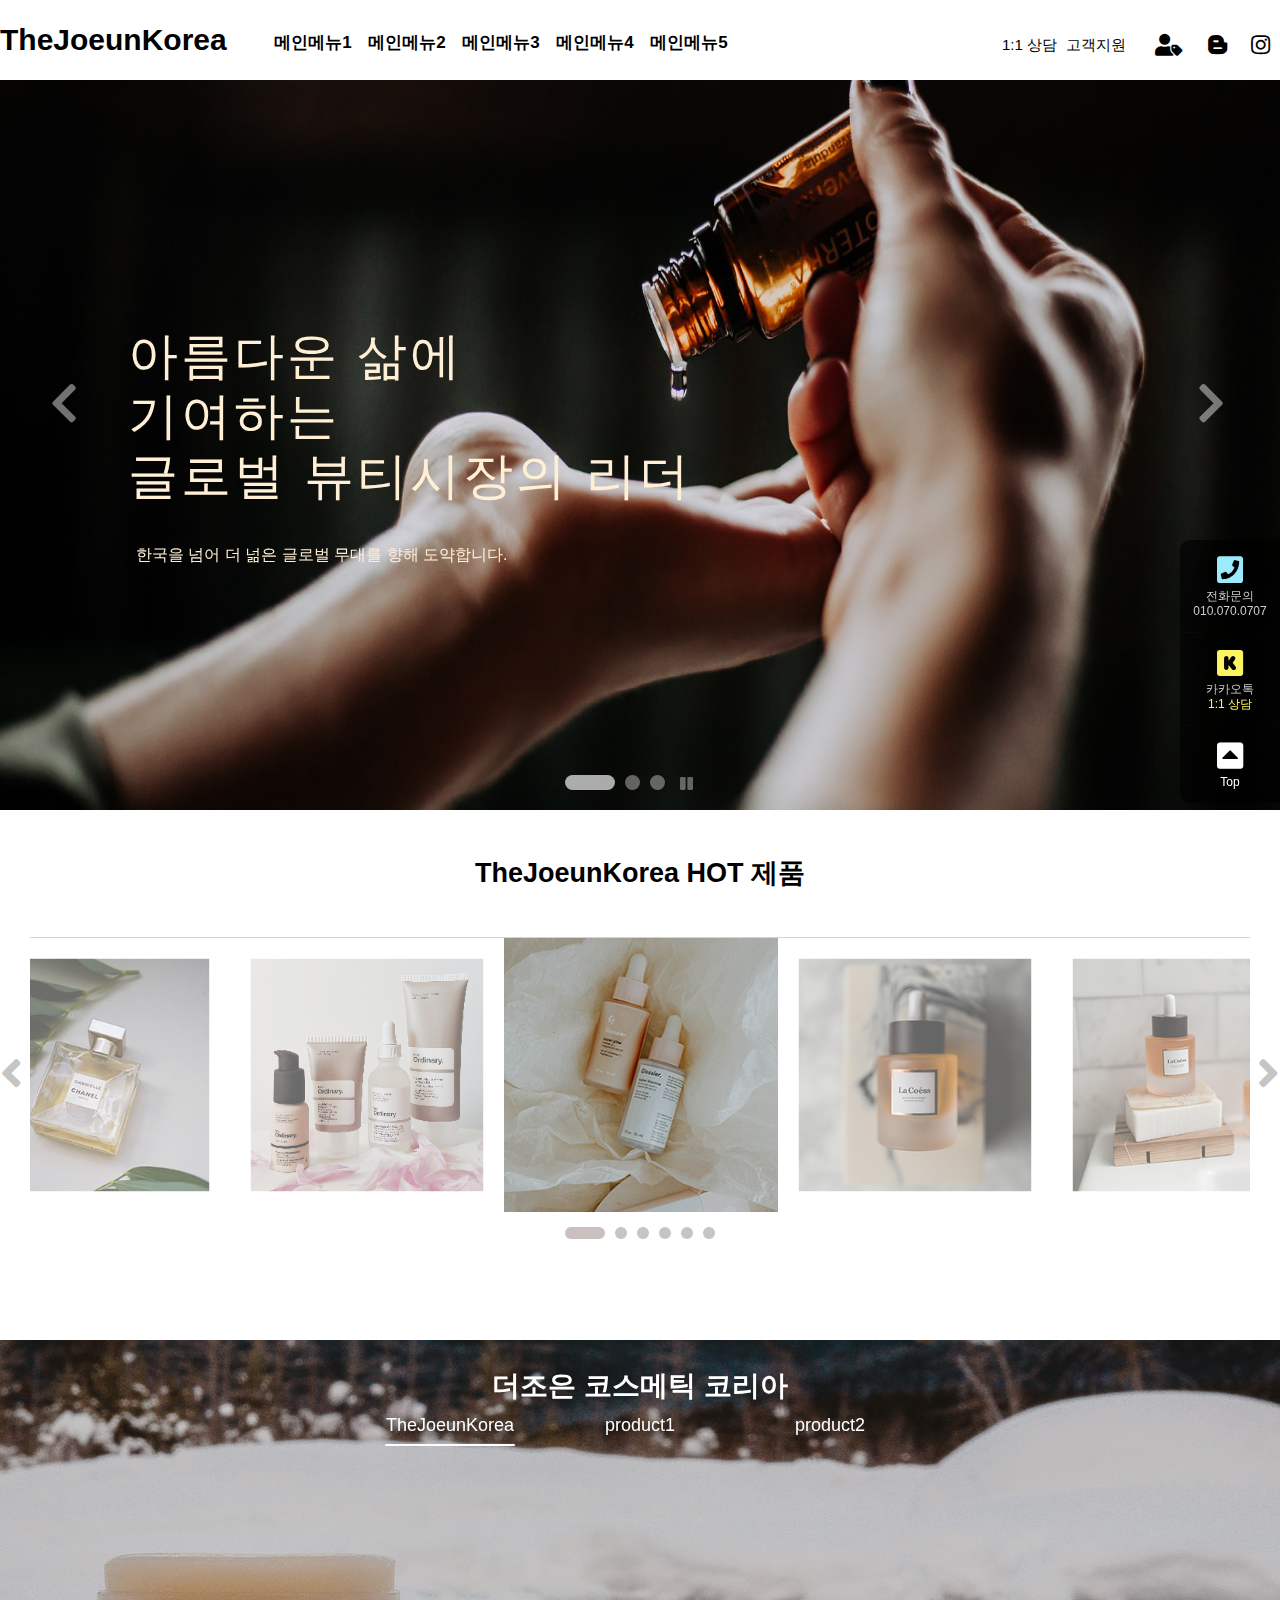
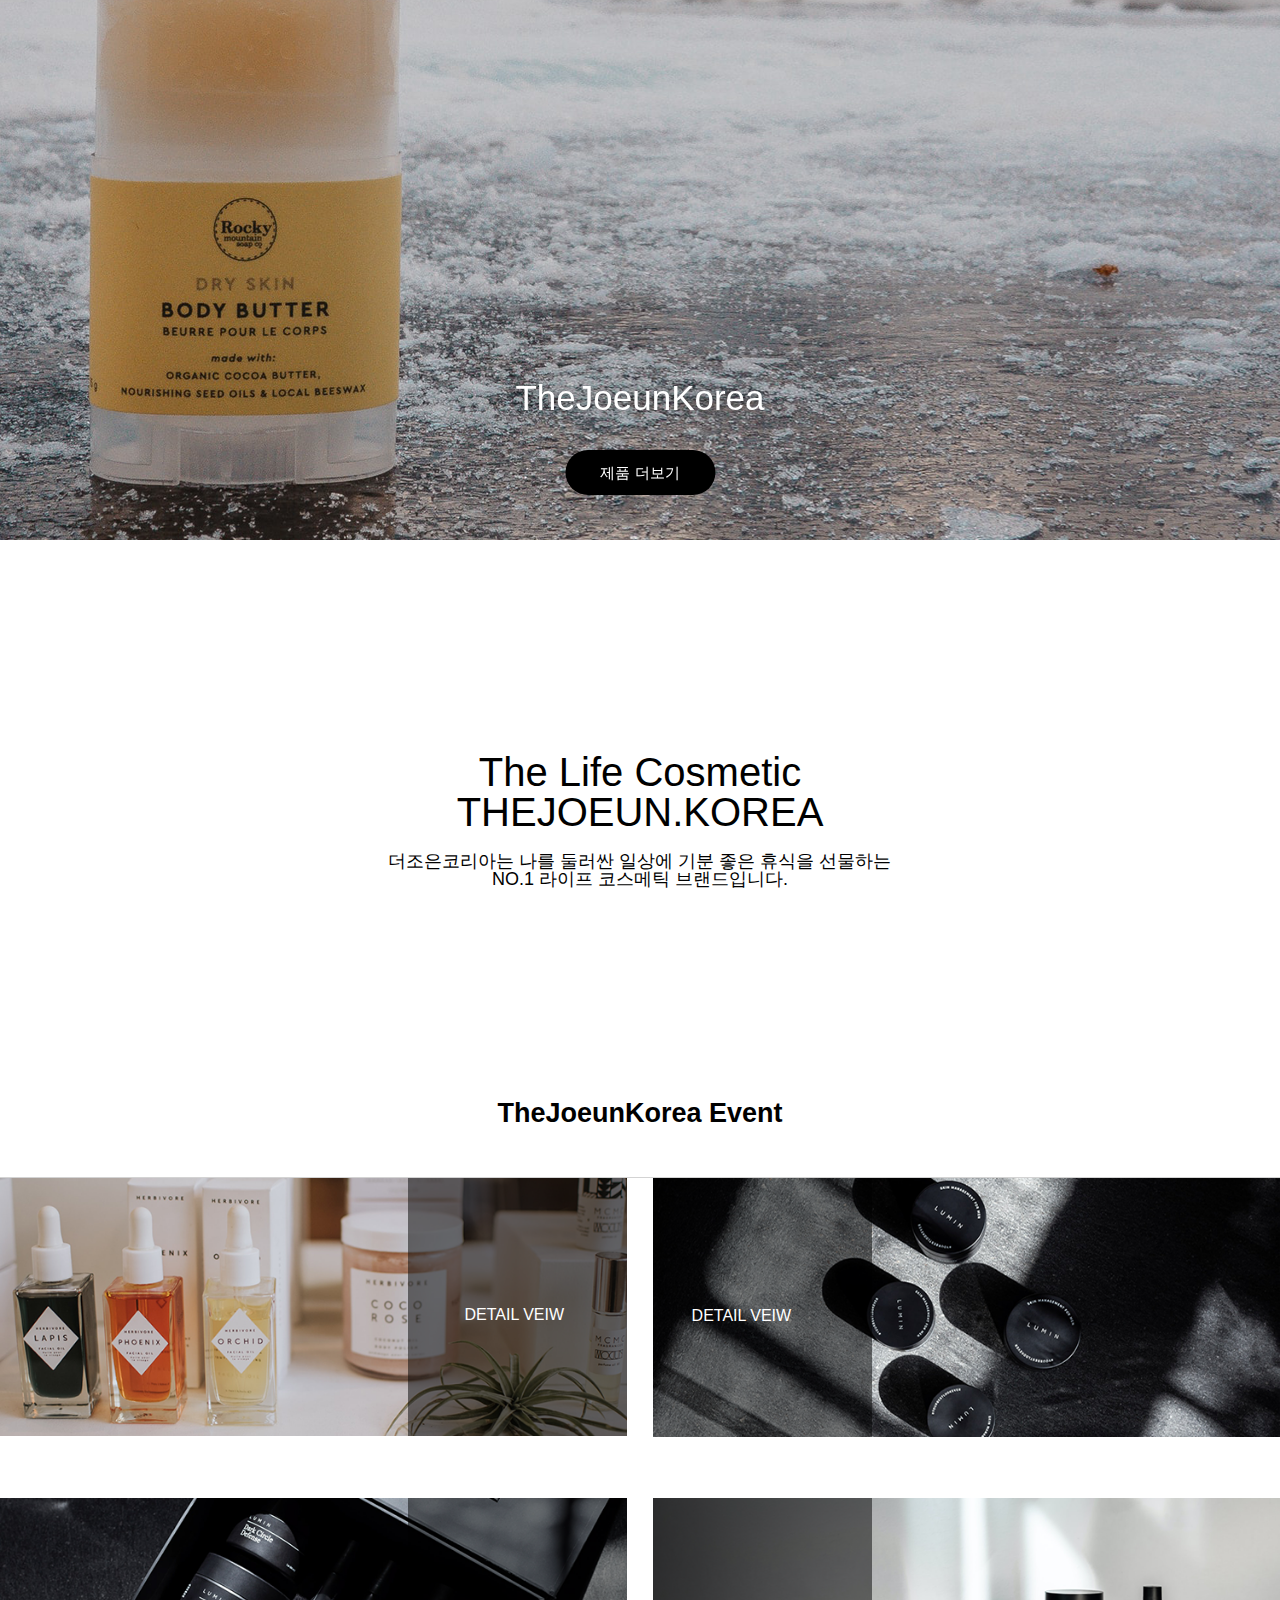
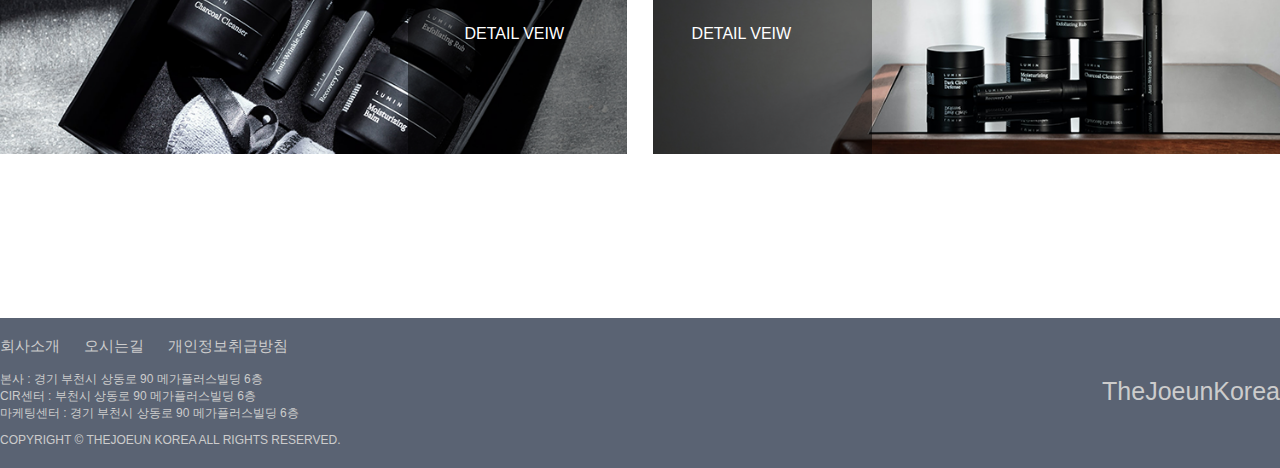
==== commit 76c03a92: "20200609 수정3" ====
--- a/index.html
+++ b/index.html
@@ -402,46 +402,65 @@
                     <div class="prod2 row">
                         <ul class="pdul2 cf">
                             <li>
-                                <a href="#none">
+                                <a href="#none" data-src="img/pop1.png">
                                     <div class="pd2box">
-                                        <img src="img/product2_1.png" alt="">
+                                        <img src="img/product2_1.png" alt="첫번째이벤트">
                                         <div class="pd2tbg"></div>
+                                        <p class="blind datap">첫번째 이벤트 설명입니다.</p>
                                         <p class="pd2txt">DETAIL VEIW</p>
                                         <p class="pd2txt2">Lorem ipsum dolor sit, amet consectetur adipisicing elit..</p>
                                         <p class="pd2txt3">자세히보기 &gt;</p>
                                 </a>
                             </li>
                             <li>
-                                <a href="#none">
+                                <a href="#none" data-src="img/pop2.png">
                                     <div class="pd2box">
-                                            <img src="img/product2_2.png" alt="">
+                                            <img src="img/product2_2.png" alt="두번째이벤트">
                                             <div class="pd2tbg"></div>
+                                            <p class="blind datap">두번째 이벤트 설명입니다.</p>
                                             <p class="pd2txt">DETAIL VEIW</p>
                                             <p class="pd2txt2">Lorem ipsum dolor sit, amet consectetur adipisicing elit..</p>
                                             <p class="pd2txt3">자세히보기 &gt;</p>
                                 </a>
                             </li>
                             <li>
-                                    <a href="#none">
+                                    <a href="#none" data-src="img/pop3.png">
                                         <div class="pd2box">
-                                            <img src="img/product2_3.png" alt="">
+                                            <img src="img/product2_3.png" alt="세번째이벤트">
                                             <div class="pd2tbg"></div>
+                                            <p class="blind datap">세번째 이벤트 설명입니다.</p>
                                             <p class="pd2txt">DETAIL VEIW</p>
                                             <p class="pd2txt2">Lorem ipsum dolor sit, amet consectetur adipisicing elit..</p>
                                             <p class="pd2txt3">자세히보기 &gt;</p>
                                     </a>
                             </li>
                             <li>
-                                    <a href="#none">
+                                    <a href="#none" data-src="img/pop4.png">
                                         <div class="pd2box">
-                                            <img src="img/product2_4.png" alt="">
+                                            <img src="img/product2_4.png" alt="네번재이벤트">
                                             <div class="pd2tbg"></div>
+                                            <p class="blind datap">네번째 이벤트 설명입니다.</p>
                                             <p class="pd2txt">DETAIL VEIW</p>
                                             <p class="pd2txt2">Lorem ipsum dolor sit, amet consectetur adipisicing elit..</p>
                                             <p class="pd2txt3">자세히보기 &gt;</p>
                                     </a>
                             </li>
-                            </ul>        
+                        </ul> 
+                            
+                        <div class="popbox">
+                                <div class="inner">
+                                    <div>
+                                        <a href="" target="_blank"><img src="" alt=""></a>
+                                    </div>
+                                    <p></p>
+                                    <button class="close">
+                                        <span class="blind">닫기</span>
+                                        <i class="fas fa-times"></i>
+                                    </button>
+                                    <button class="prev arrow"><i class="fas fa-angle-left"></i></button>
+                                    <button class="next arrow"><i class="fas fa-angle-right"></i></button>     
+                                </div>
+                        </div>
                     </div>
             </div>
 
--- a/css/style.css
+++ b/css/style.css
@@ -167,7 +167,7 @@
 
 
 /* section 시작 */
-section{width:100%; position: relative; top: 80px;}
+/* section{width:100%; position: relative; top: 80px;} */
 
 
 .sdgimg .sd1 img, .sdgimg .sd2 img, .sdgimg .sd3 img{
@@ -338,7 +338,7 @@
 .tabbt{
   position: absolute; top:80%; left: 50%; transform: translateX(-50%);
   color: #fff; text-shadow:0 0 7px rgba(0,0,0,0.46) ; text-align: center;}
-.tabbt p{margin-bottom: 35px; font-size: 35px; color: #fff;}
+.tabbt p{margin-bottom: 35px; font-size: 35px; color: #fff; }
 .tabbt a{ display: inline-block; width:150px; height: 45px; line-height: 45px;  background: #000; color: #fff; text-align: center; font-size: 15px;
   border-radius: 25px; }
 .tabbt a:hover{background:rgb(37, 37, 37); transition: all 0.2s;}
@@ -377,14 +377,17 @@
       border-radius:0; margin: 0 20px;  font-size: 18px; color: #fff; 
       text-shadow:0px 4px 5px rgba(0, 0, 0, 0.753) ;}
     
-    .tab_slide .slick-dots li button:after{content: ""; width: 0px ; height: 1.5px;  transition: width 0.4s 0.2s; position: relative; 
+    .tab_slide .slick-dots li button:after{content: ""; width: 0px ; height: 2px; 
+      transition-duration: 0.7s;
+       transition-timing-function: cubic-bezier(0.5, 0, 0.2, 1);
+      position: relative; 
     top: 8px; left: 10px; right: 0;}
-    .tab_slide .slick-dots li.slick-active button:after{width: 130px ; height: 1.5px; background: rgb(255, 255, 255);
+    .tab_slide .slick-dots li.slick-active button:after{width: 130px ; height: 2px; background: rgb(255, 255, 255);
       display: block; border-radius: 50px; } 
       .tab_slide .slick-dots li:nth-child(2) button:after,
-      .tab_slide .slick-dots li:nth-child(3) button:after{left:37px}
+      .tab_slide .slick-dots li:nth-child(3) button:after{left:30px}
       .tab_slide .slick-dots li.slick-active:nth-of-type(2) button:after,
-      .tab_slide .slick-dots li.slick-active:nth-of-type(3) button:after{width: 75px;}
+      .tab_slide .slick-dots li.slick-active:nth-of-type(3) button:after{width: 90px;}
 
 
 /* .tab_product2, .tab_product ,.tab_mov{display: none;}
@@ -452,6 +455,31 @@
 .pdul2>li:nth-child(even) .pd2box:hover .pd2txt3{ right:77%; }
 
 
+
+.popbox {display: none;}
+.popbox.on {
+  display: block; 
+  position: absolute; top:0; left:0; right:0; bottom:0; 
+  background: rgba(104, 103, 103, 0.5) ; z-index: 9999999999999999999;}
+  .popbox.on .inner{
+  position: absolute; top:3000px; left:50%; transform: translateX(-50%); 
+  background: #fff; 
+  text-align: center; padding: 20px 10px;}
+  .popbox.on p{
+  font-size: 20px;padding-top: 20px;
+  width: 80%; margin: 0 auto; }
+  .popbox.on .close{
+  background: none; border: none;
+  font-size: 45px; color:#fff; 
+  position: absolute; top:-40px; right: -40px; }
+  .popbox.on button.arrow{
+   font-size: 60px; color:#fff; background: none; border:  none;
+   position: absolute; top:50%; transform: translateY(-50%);   }
+   .popbox.on button.prev{left:-50px}
+   .popbox.on button.next{right:-50px}
+
+
+
 /* FOOTER */
 #footer{
   background: #5a6373; 
--- a/css/rwd.css
+++ b/css/rwd.css
@@ -2,6 +2,7 @@
 
 @media screen and (max-width:1520px){
 .abox2,.menu2_img, .menu3_img{display: none; }
+.mainmenu {padding-left: 10px;}
 .depth2{float: left; width: 20%; padding-left: 50px;}
 .pd2txt3{display:none;}
 }
@@ -19,6 +20,9 @@
   .pdul2 li:nth-child(odd){margin-left:0% ;}
 
 }
+
+
+
 
 /* 햄버거 버튼 생성 */
 @media screen and (max-width:1024px){
@@ -34,8 +38,11 @@
 .openMOgnb span:nth-of-type(2) {width: 17px;}
 .openMOgnb span:nth-of-type(3) {margin-bottom:0;}
 
-#header .mainmenu{display: none; float:none; width:100%; padding-right:0px; background: #ffffff;}
-#header.on .mainmenu{display:block; position: absolute; top:99%; left:0;}
+#header .mainmenu{display: none;
+  float:none; width:100%; 
+  padding-right:0px; background: #ffffff;}
+#header.on .mainmenu{display:block; 
+  position: absolute; top:99%; left:0;}
 .depth1{width:100%; text-align: center; }
 .depth1>li{float: left; width: 100%; font-size:17px;}
 .depthbox2{ display: none;}
@@ -149,6 +156,8 @@
 border-radius: 25px; }
   .tab_mov iframe{ width: 320px; height: 200px; border-radius: 25px;
     position: absolute; top:50%; left: 50%; transform: translate(-50%,-50%);}
+    .tab_product iframe{width: 320px; height: 200px; border-radius: 25px;
+      position: absolute; top:50%; left: 50%; transform: translate(-50%,-50%);}
     .tab_product2 iframe{
       width: 320px; height: 200px; 
       position: absolute; top:50%; left:50%; transform: translate(-50%,-50%);}
@@ -183,5 +192,23 @@
 .pdul2>li:nth-child(even) .pd2txt2{ display: none;}
 .pdul2>li:nth-child(even) .pd2txt3{display: none;}
 
+.tab_slide .slick-dots li button{
+  width: 110px; height: 50px; background:none; border: none;  overflow: hidden;
+  border-radius:0; margin: 0 0px;  font-size: 14px; color: #fff; 
+  text-shadow:0px 4px 5px rgba(0, 0, 0, 0.753) ;}
+  .tab_slide .slick-dots li:nth-child(2) button,
+  .tab_slide .slick-dots li:nth-child(3) button{width: 80px;}
+  .tab_slide .slick-dots li button:after{content: ""; width: 0px ; height: 2px; 
+    transition-duration: 0.7s;
+     transition-timing-function: cubic-bezier(0.5, 0, 0.2, 1);
+    position: relative; 
+  top: 8px; left: 10px; right: 0;}
+  .tab_slide .slick-dots li.slick-active button:after{width: 110px ; height: 2px; background: rgb(255, 255, 255);
+    display: block; border-radius: 50px; } 
+    .tab_slide .slick-dots li:nth-child(2) button:after,
+    .tab_slide .slick-dots li:nth-child(3) button:after{left:10px}
+    .tab_slide .slick-dots li.slick-active:nth-of-type(2) button:after,
+    .tab_slide .slick-dots li.slick-active:nth-of-type(3) button:after{width: 60px;}
+
  
 }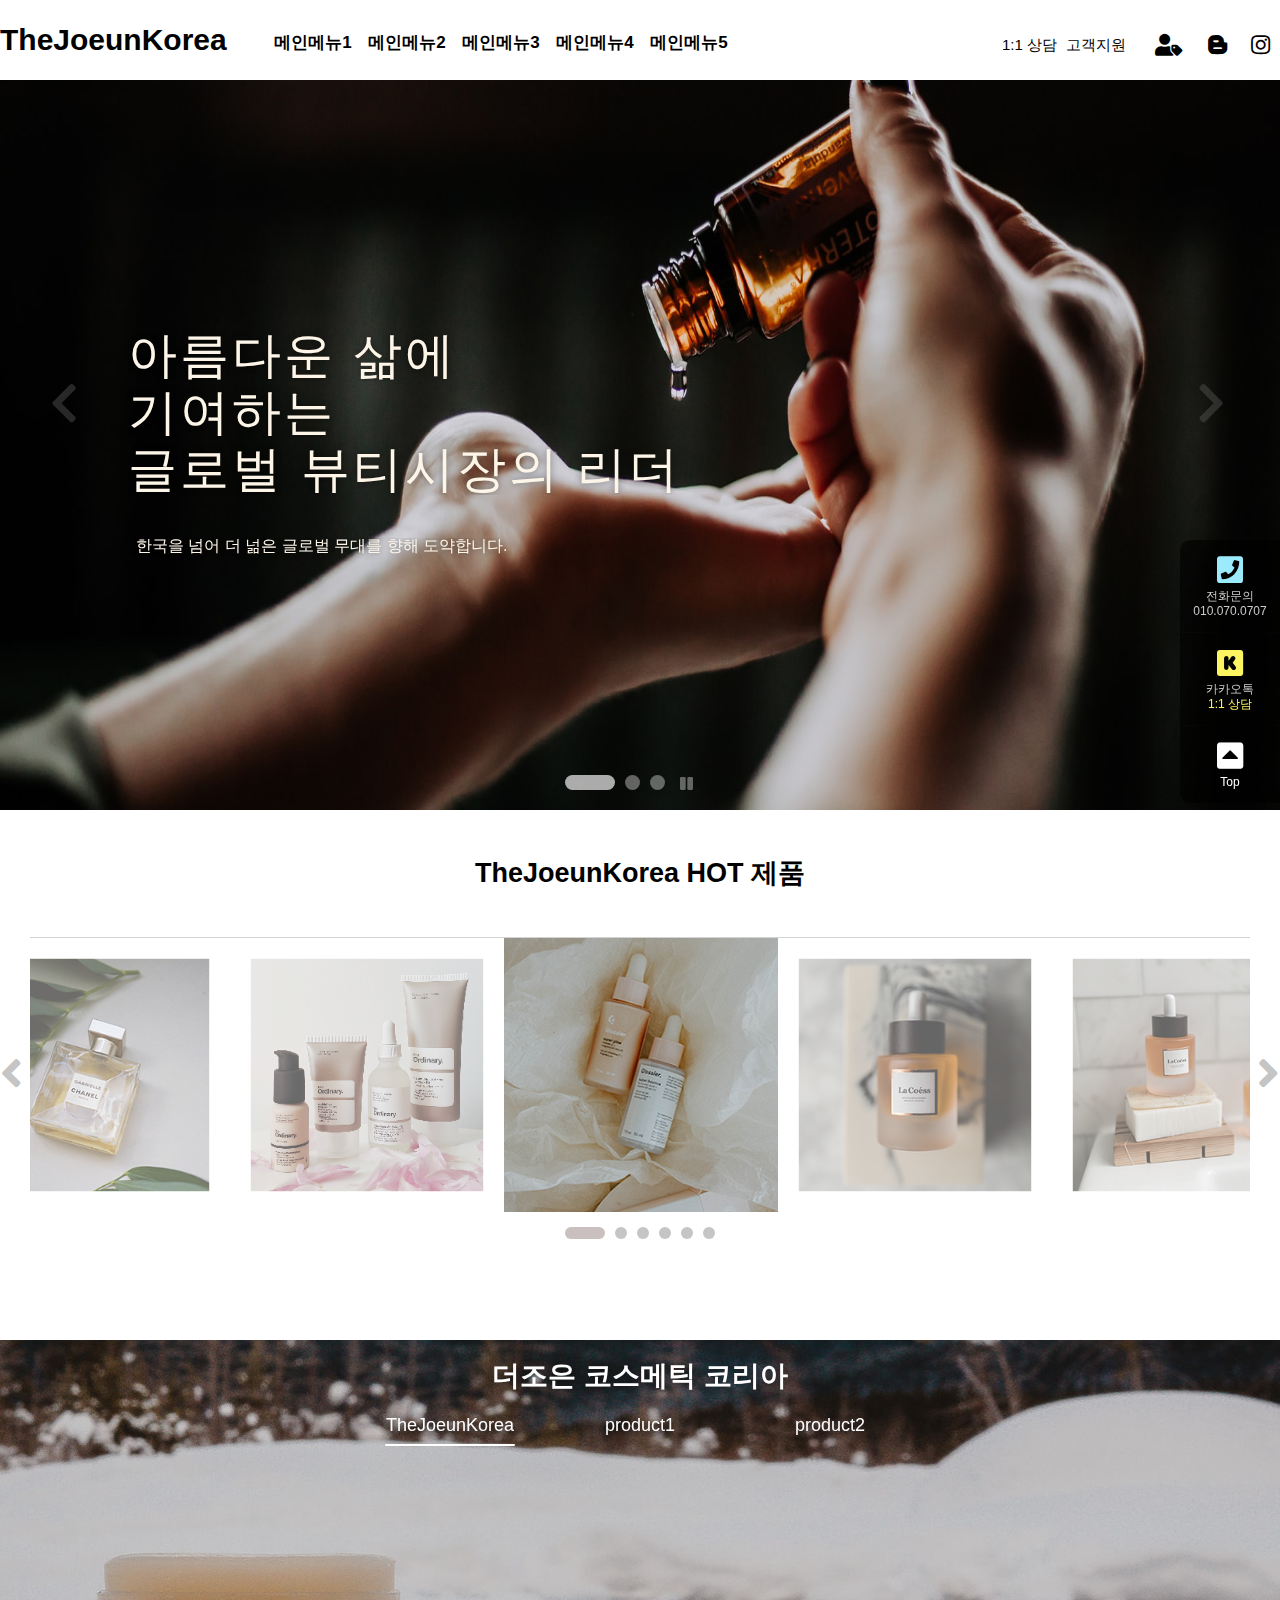
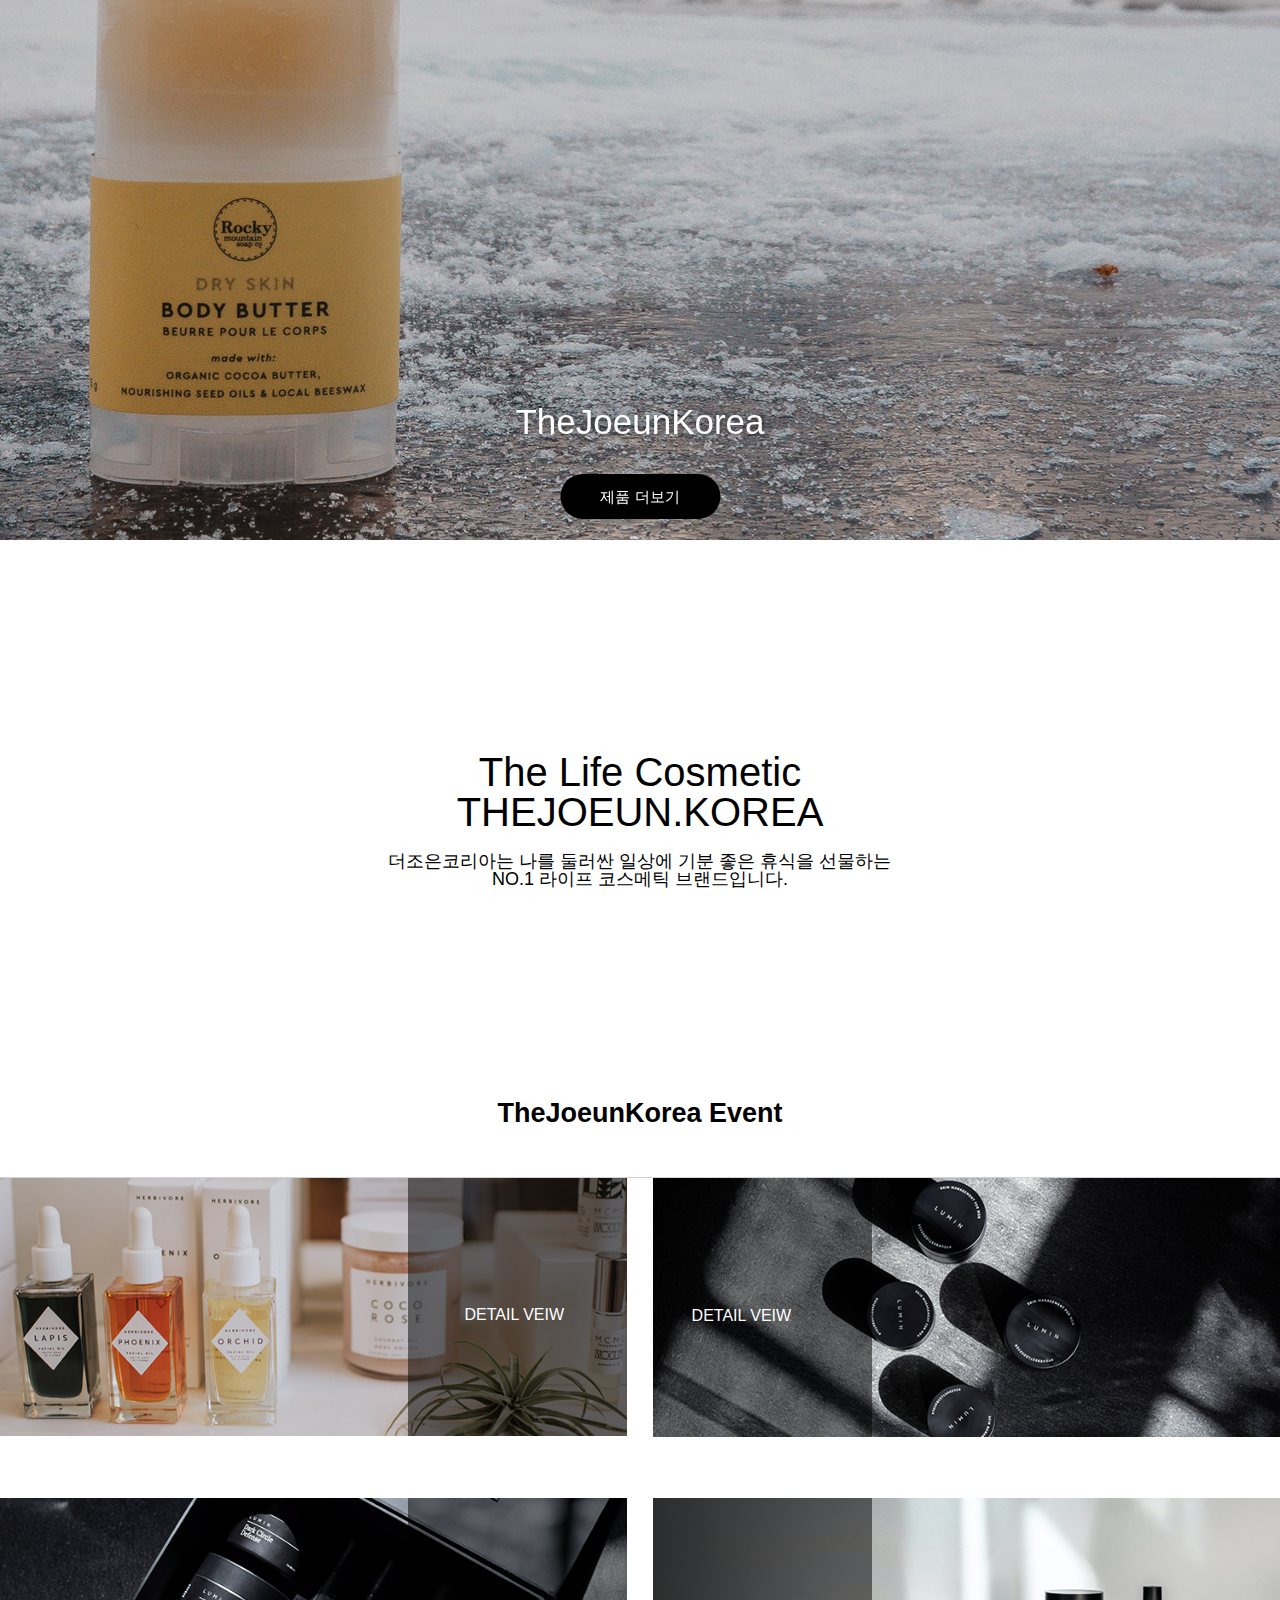
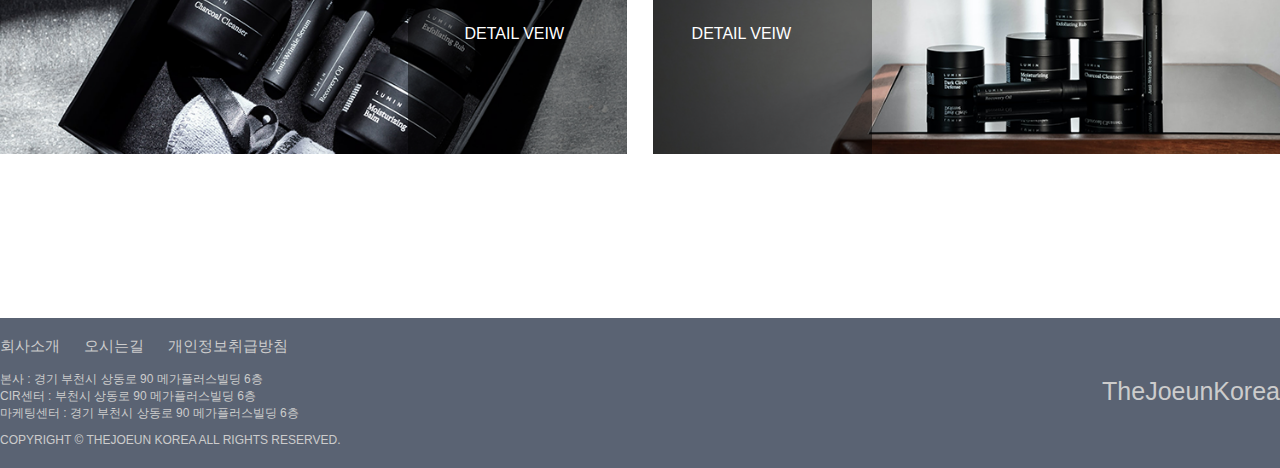
==== commit 6fb50ecf: "20200609 수정6" ====
--- a/index.html
+++ b/index.html
@@ -254,7 +254,7 @@
                         </div>
                     </div>
                     <div class="sd3">
-                        <img src="img/back2.jpg" alt="">
+                        <img src="img/back4.png" alt="">
                         <div class="text">
                             <div class="hbox">
                                 <h3>화장품 트렌드를</h3> 
--- a/css/style.css
+++ b/css/style.css
@@ -176,12 +176,12 @@
 .sdgimg .text{
   position: absolute; 
   top:40%; left: 10%; 
-  color: papayawhip;} 
+  color: rgb(253, 245, 232);  text-shadow:0 0 7px rgba(0,0,0,0.46)} 
 .text h3{
-  font-size:50px; letter-spacing: 3px; 
+  font-size:49px; letter-spacing: 3px; 
   line-height: 1.3;   }
 .pbox{height: 25px;margin-top: 43px; padding-left: 8px; font-size: 16px;overflow: hidden; }
-.hbox,.hbox2,.hbox3{height: 60px; overflow: hidden;  }
+.hbox,.hbox2,.hbox3{height: 57px; overflow: hidden;  }
 
 .slide .slick-active .hbox h3{animation:fadeInUp2 1s both 0.5s;}
 .slide .slick-active .hbox2 h3{animation:fadeInUp2 1s both 0.8s;}
@@ -213,17 +213,21 @@
     /*js */
       .slide{position: relative;}
       .slide .marrow{position: absolute; top:50%;  transform: translateY(-50%); background: none; border: none;
-        font-size: 45px; color: rgba(255, 255, 255, 0.445);}
+        font-size: 45px; color: rgba(87, 87, 87, 0.445); transition: all 0.5s;}
+        .slide .marrow:hover{color:rgba(255, 255, 255, 0.712)}
       .slide .prevArrow{left:50px; z-index: 9999;}
       .slide .nextArrow{right:55px}
       .slide .slick-dots{position: absolute; bottom: 20px; 
         width: calc(50% + 30px);text-align: right;}
       .slide .slick-dots li{display: inline-block;}
-      .slide .slick-dots li button{width: 15px; height: 15px; background:rgba(255, 255, 255, 0.37); border: none; text-indent: -999999px; overflow: hidden; border-radius: 50%; margin: 0 5px;}
+      .slide .slick-dots li button{width: 15px; height: 15px; background:rgba(255, 255, 255, 0.37); border: none; text-indent: -999999px; overflow: hidden; border-radius: 50%; margin: 0 5px; transition: all 0.5s;}
+      .slide .slick-dots li button:hover,
+      .slide .slick-dots li.slick-active button:hover{background:rgba(255, 255, 255, 0.829) ;}
+      .plpa:hover{color:rgba(255, 255, 255, 0.829);}
       .slide .slick-dots li.slick-active button{
         width: 50px; border-radius: 50px;background:rgba(255, 255, 255, 0.658);}
       .plpa{position: absolute; bottom: 18px; background: none; border: none;
-        font-size: 15px; color: rgba(255, 255, 255, 0.37); right: 0%;  width: calc(50% - 30px);padding-left: 10px;
+        font-size: 15px; color: rgba(255, 255, 255, 0.37); right: 0%;  width: calc(50% - 30px);padding-left: 10px;transition: all 0.5s;
         text-align: left;}
         .slide .slick-active img{animation:  zoomm 6s;}
         @keyframes zoomm {
@@ -325,7 +329,7 @@
   height:60px ; line-height: 60px; */
   text-align: center; font-weight: bold; font-size: 28px;
   color: #fff; text-shadow:0 0 7px rgba(0,0,0,0.46) ;
-position: relative; top:60px; z-index: 9;}
+position: relative; top:50px; z-index: 9;}
 
 /* .tab_slide .tab_menu{
   position: absolute; top:15%; left: 50%; transform: translateX(-50%);} */
@@ -336,10 +340,10 @@
 /* .tab_menu a:first-child{color:#000; border-bottom:1px solid #000} */
 .tab_slide p{font-size: 19px;}
 .tabbt{
-  position: absolute; top:80%; left: 50%; transform: translateX(-50%);
+  position: absolute; top:83%; left: 50%; transform: translateX(-50%);
   color: #fff; text-shadow:0 0 7px rgba(0,0,0,0.46) ; text-align: center;}
 .tabbt p{margin-bottom: 35px; font-size: 35px; color: #fff; }
-.tabbt a{ display: inline-block; width:150px; height: 45px; line-height: 45px;  background: #000; color: #fff; text-align: center; font-size: 15px;
+.tabbt a{ display: inline-block; width:160px; height: 45px; line-height: 45px;  background: #000; color: #fff; text-align: center; font-size: 15px;
   border-radius: 25px; }
 .tabbt a:hover{background:rgb(37, 37, 37); transition: all 0.2s;}
 .tab_mov{
@@ -460,20 +464,22 @@
 .popbox.on {
   display: block; 
   position: absolute; top:0; left:0; right:0; bottom:0; 
-  background: rgba(104, 103, 103, 0.5) ; z-index: 9999999999999999999;}
+  background: rgba(155, 155, 155, 0.658) ; z-index: 9999999999999999999;}
   .popbox.on .inner{
-  position: absolute; top:3000px; left:50%; transform: translateX(-50%); 
-  background: #fff; 
-  text-align: center; padding: 20px 10px;}
+  position: absolute; top:2960px; left:50%; transform: translateX(-50%); 
+  background: #ffffffe3; border-radius: 5px;
+  text-align: center; padding: 10px;}
   .popbox.on p{
-  font-size: 20px;padding-top: 20px;
+  font-size: 20px;padding-top: 10px;
   width: 80%; margin: 0 auto; }
   .popbox.on .close{
   background: none; border: none;
-  font-size: 45px; color:#fff; 
-  position: absolute; top:-40px; right: -40px; }
+  font-size: 30px; color:rgba(0, 0, 0, 0.596); 
+  position: absolute; top:-23px; right: -23px; }
+  .popbox.on .close:hover,
+  .popbox.on button.arrow:hover{color:#fff ;}
   .popbox.on button.arrow{
-   font-size: 60px; color:#fff; background: none; border:  none;
+   font-size: 50px; color:rgba(0, 0, 0, 0.596);  background: none; border:  none;
    position: absolute; top:50%; transform: translateY(-50%);   }
    .popbox.on button.prev{left:-50px}
    .popbox.on button.next{right:-50px}
--- a/css/rwd.css
+++ b/css/rwd.css
@@ -39,8 +39,8 @@
 .openMOgnb span:nth-of-type(3) {margin-bottom:0;}
 
 #header .mainmenu{display: none;
-  float:none; width:100%; 
-  padding-right:0px; background: #ffffff;}
+  float:none; width:100%;  
+  padding-right:0px; background: #c7c2c2; padding: 20px 0; }
 #header.on .mainmenu{display:block; 
   position: absolute; top:99%; left:0;}
 .depth1{width:100%; text-align: center; }
@@ -121,6 +121,14 @@
               padding-bottom: 50px; border-bottom: 1px solid rgb(211, 211, 211) ;
             padding-top: 50px;}  
 
+            .popbox.on {
+              display: none}
+
+
+            
+
+}
+
 
 @media screen and (max-width:799px) {
   #header .logo{ position: absolute; top:50%; left: 50%; transform: translate(-50%,-50%); width: 100%; text-align: center; }
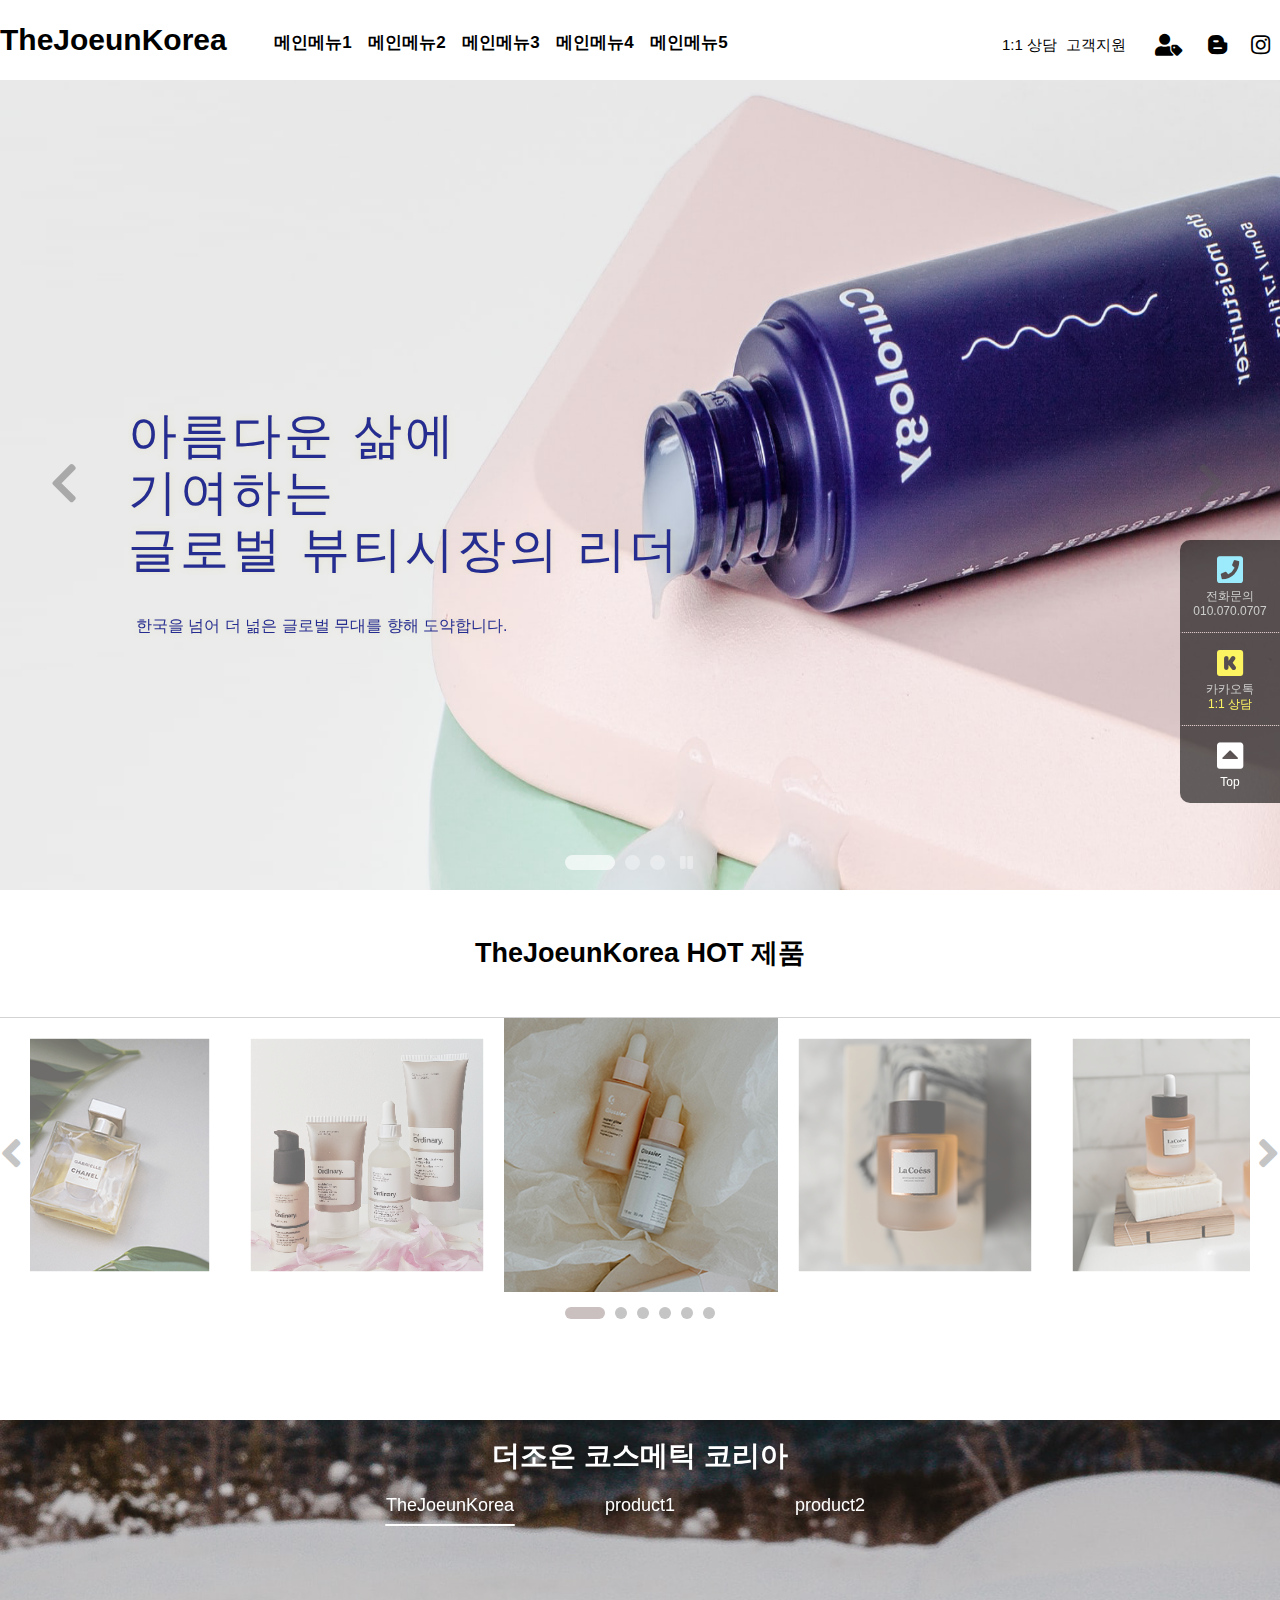
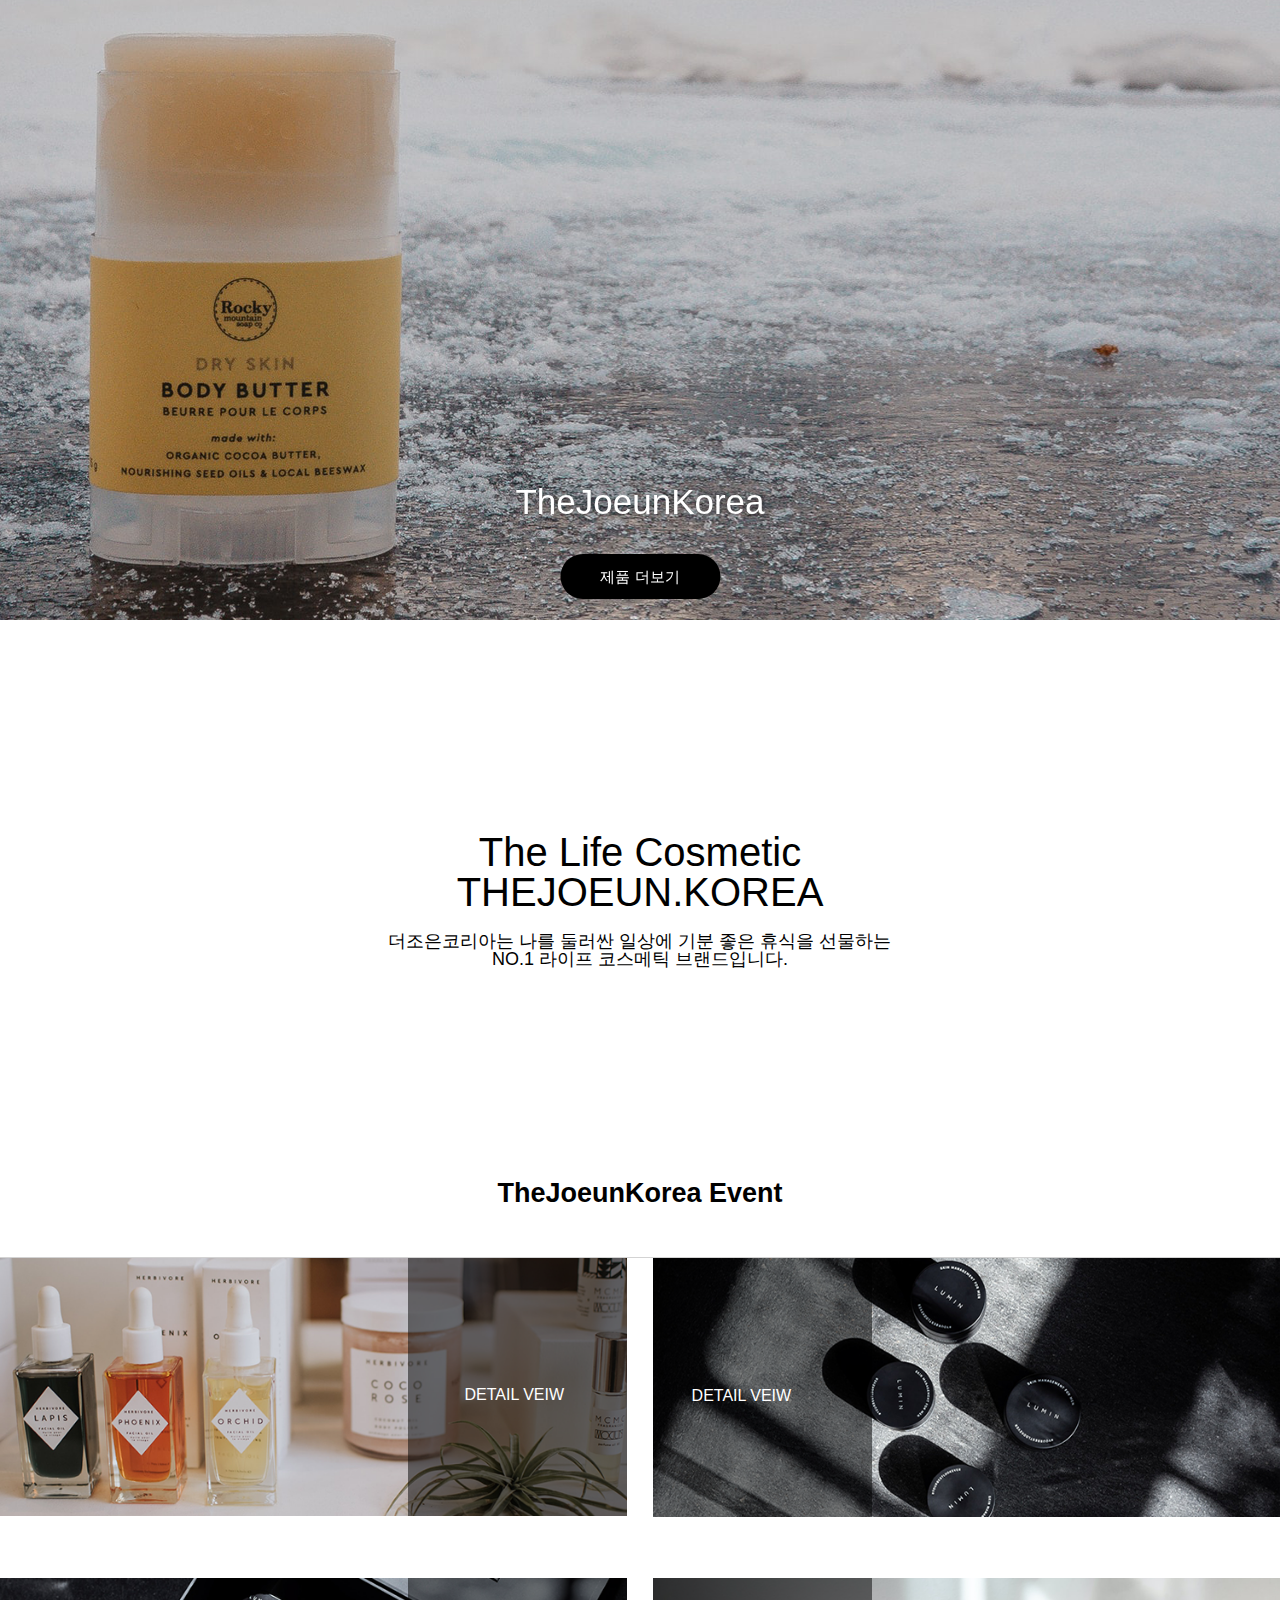
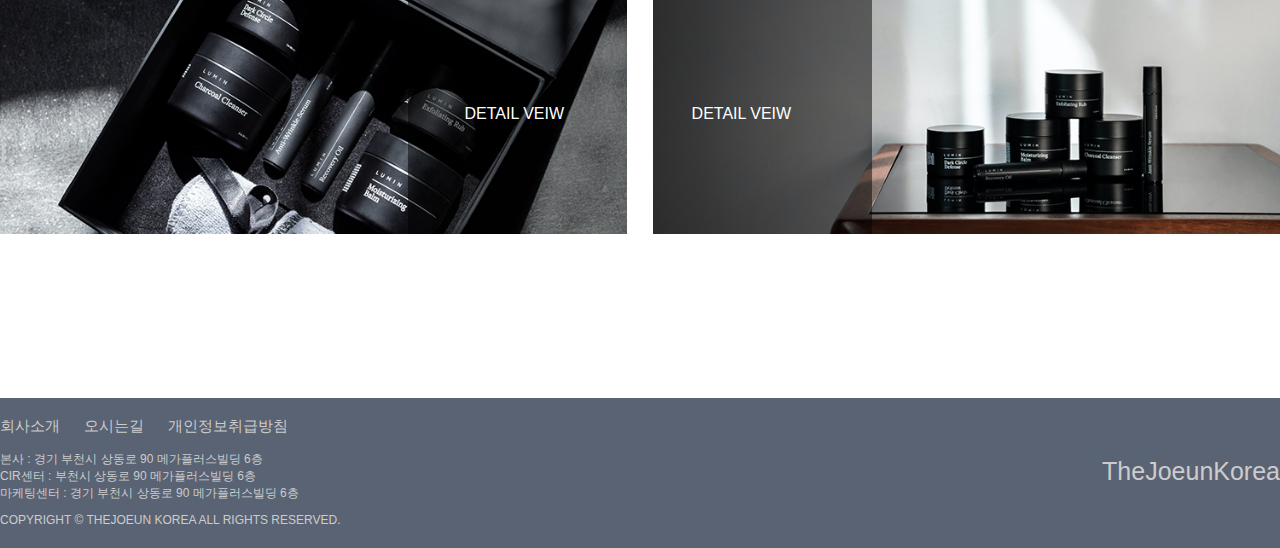
==== commit 6c00f602: "20200609 수정" ====
--- a/index.html
+++ b/index.html
@@ -220,7 +220,7 @@
         <div class="slide">
             <div class="sdgimg">
                     <div class="sd1">
-                        <img src="img/back1.jpg" alt="">
+                        <img src="img/back5.png" alt="">
                         <div class="text">
                             <div class="hbox">
                                 <h3>아름다운 삶에</h3> 
@@ -237,23 +237,6 @@
                         </div>
                     </div>
                     <div class="sd2" >
-                        <img src="img/back3.jpg" alt="">
-                        <div class="text">
-                            <div class="hbox">
-                                <h3>기본에 혁신을 더한</h3> 
-                            </div>
-                            <div class="hbox2">
-                                <h3>융복합코스메틱</h3> 
-                            </div>
-                            <div class="hbox3">
-                                <h3>연구개발의 메카</h3>
-                            </div>
-                            <div class="pbox">                       
-                                <p>지속적인 연구개발로 화장품 과학기술 고도화에 앞장섭니다.</p>
-                            </div>   
-                        </div>
-                    </div>
-                    <div class="sd3">
                         <img src="img/back4.png" alt="">
                         <div class="text">
                             <div class="hbox">
@@ -263,10 +246,27 @@
                                 <h3>선도하는</h3> 
                             </div>
                             <div class="hbox3">
-                                <h3>창조적 영감</h3>
+                                <h3>연구개발의 메카</h3>
+                            </div>
+                            <div class="pbox">                       
+                                <p>모두가 바라던 상상 속 화장품의 구현, 더조은코리아라면 가능합니다.</p>
+                            </div>   
+                        </div>
+                    </div>
+                    <div class="sd3">
+                        <img src="img/back1.jpg" alt="">
+                        <div class="text">
+                            <div class="hbox">
+                                <h3>기본에 혁신을 더한</h3>                                  
+                            </div>
+                            <div class="hbox2">
+                                <h3>선도하는</h3> 
+                            </div>
+                            <div class="hbox3">
+                                <h3>융복합코스메틱</h3>
                             </div>
                             <div class="pbox">                   
-                                <p>모두가 바라던 상상 속 화장품의 구현, 더조은코리아라면 가능합니다.</p>
+                                <p>지속적인 연구개발로 화장품 과학기술 고도화에 앞장섭니다.</p>
                             </div>
                         </div>
                     </div>
@@ -280,73 +280,75 @@
     
         <div class="slide_product">
             <h3>TheJoeunKorea HOT 제품</h3>
-            <div class="row hot_item">       
-                    <div class="hottem">
-                        <div class="hottembox">
-                            <a href="#none">
-                                <img src="img/product_1.png" alt="">
-                                <div class="temtext">
-                                    <p>제품이름1</p>
-                                    <p>제품 간략소개</p>
-                                </div>
-                            </a>
-                        </div>
-                    </div>
-                    <div class="hottem">
-                        <div class="hottembox">
-                            <a href="#none">
-                                <img src="img/product_2.png" alt="">
-                                <div class="temtext">
-                                    <p>제품이름2</p>
-                                    <p>제품 간략소개</p>
-                                </div>
-                            </a>
-                        </div>
-                    </div>
-                    <div class="hottem">
-                        <div class="hottembox">
-                            <a href="#none">
-                                <img src="img/product_3.png" alt="">
-                                <div class="temtext">
-                                    <p>제품이름3</p>
-                                    <p>제품 간략소개</p>
-                                </div>
-                            </a>
-                        </div>
-                    </div>
-                    <div class="hottem">
-                        <div class="hottembox">
-                            <a href="#none">
-                                <img src="img/product_4.png" alt="">
-                                <div class="temtext">
-                                    <p>제품이름4</p>
-                                    <p>제품 간략소개</p>
-                                </div>
-                            </a>
-                        </div>
-                    </div>
-                    <div class="hottem">
-                        <div class="hottembox">
-                            <a href="#none">
-                                <img src="img/product_5.png" alt="">
-                                <div class="temtext">
-                                    <p>제품이름5</p>
-                                    <p>제품 간략소개</p>
-                                </div>
-                            </a>
-                        </div>
-                    </div>
-                    <div class="hottem">
-                        <div class="hottembox">
-                            <a href="#none">
-                                <img src="img/product_6.png" alt="">
-                                <div class="temtext">
-                                    <p>제품이름6</p>
-                                    <p>제품 간략소개</p>
-                                </div>
-                            </a>
-                        </div>
-                    </div>
+            <div class="propadding">
+                <div class="row hot_item">       
+                        <div class="hottem">
+                            <div class="hottembox">
+                                <a href="#none">
+                                    <img src="img/product_1.png" alt="">
+                                    <div class="temtext">
+                                        <p>제품이름1</p>
+                                        <p>제품 간략소개</p>
+                                    </div>
+                                </a>
+                            </div>
+                        </div>
+                        <div class="hottem">
+                            <div class="hottembox">
+                                <a href="#none">
+                                    <img src="img/product_2.png" alt="">
+                                    <div class="temtext">
+                                        <p>제품이름2</p>
+                                        <p>제품 간략소개</p>
+                                    </div>
+                                </a>
+                            </div>
+                        </div>
+                        <div class="hottem">
+                            <div class="hottembox">
+                                <a href="#none">
+                                    <img src="img/product_3.png" alt="">
+                                    <div class="temtext">
+                                        <p>제품이름3</p>
+                                        <p>제품 간략소개</p>
+                                    </div>
+                                </a>
+                            </div>
+                        </div>
+                        <div class="hottem">
+                            <div class="hottembox">
+                                <a href="#none">
+                                    <img src="img/product_4.png" alt="">
+                                    <div class="temtext">
+                                        <p>제품이름4</p>
+                                        <p>제품 간략소개</p>
+                                    </div>
+                                </a>
+                            </div>
+                        </div>
+                        <div class="hottem">
+                            <div class="hottembox">
+                                <a href="#none">
+                                    <img src="img/product_5.png" alt="">
+                                    <div class="temtext">
+                                        <p>제품이름5</p>
+                                        <p>제품 간략소개</p>
+                                    </div>
+                                </a>
+                            </div>
+                        </div>
+                        <div class="hottem">
+                            <div class="hottembox">
+                                <a href="#none">
+                                    <img src="img/product_6.png" alt="">
+                                    <div class="temtext">
+                                        <p>제품이름6</p>
+                                        <p>제품 간략소개</p>
+                                    </div>
+                                </a>
+                            </div>
+                        </div>
+                </div>
             </div>
         </div>
 
@@ -365,7 +367,8 @@
                     </div>
 
                     <div class="tab_product">
-                        <iframe width="560" height="315" src="https://www.youtube.com/embed/o1GxdmgCMbc" frameborder="0" allow="accelerometer; autoplay; encrypted-media; gyroscope; picture-in-picture" allowfullscreen></iframe>                        <div class="tabbt">
+                        <iframe width="560" height="315" src="https://www.youtube.com/embed/o1GxdmgCMbc" frameborder="0" allow="accelerometer; autoplay; encrypted-media; gyroscope; picture-in-picture" allowfullscreen></iframe>                        
+                        <div class="tabbt">
                             <p>TheJoeunKorea product1</p>
                             <a href="#none">제품 더보기</a>
                         </div>
@@ -406,7 +409,7 @@
                                     <div class="pd2box">
                                         <img src="img/product2_1.png" alt="첫번째이벤트">
                                         <div class="pd2tbg"></div>
-                                        <p class="blind datap">첫번째 이벤트 설명입니다.</p>
+                                        <p class="blind datap">첫번째 이미지 설명입니다.</p>
                                         <p class="pd2txt">DETAIL VEIW</p>
                                         <p class="pd2txt2">Lorem ipsum dolor sit, amet consectetur adipisicing elit..</p>
                                         <p class="pd2txt3">자세히보기 &gt;</p>
@@ -417,7 +420,7 @@
                                     <div class="pd2box">
                                             <img src="img/product2_2.png" alt="두번째이벤트">
                                             <div class="pd2tbg"></div>
-                                            <p class="blind datap">두번째 이벤트 설명입니다.</p>
+                                            <p class="blind datap">두번째 이미지 설명입니다.</p>
                                             <p class="pd2txt">DETAIL VEIW</p>
                                             <p class="pd2txt2">Lorem ipsum dolor sit, amet consectetur adipisicing elit..</p>
                                             <p class="pd2txt3">자세히보기 &gt;</p>
@@ -428,7 +431,7 @@
                                         <div class="pd2box">
                                             <img src="img/product2_3.png" alt="세번째이벤트">
                                             <div class="pd2tbg"></div>
-                                            <p class="blind datap">세번째 이벤트 설명입니다.</p>
+                                            <p class="blind datap">세번째 이미지 설명입니다.</p>
                                             <p class="pd2txt">DETAIL VEIW</p>
                                             <p class="pd2txt2">Lorem ipsum dolor sit, amet consectetur adipisicing elit..</p>
                                             <p class="pd2txt3">자세히보기 &gt;</p>
@@ -439,7 +442,7 @@
                                         <div class="pd2box">
                                             <img src="img/product2_4.png" alt="네번재이벤트">
                                             <div class="pd2tbg"></div>
-                                            <p class="blind datap">네번째 이벤트 설명입니다.</p>
+                                            <p class="blind datap">네번째 이미지 설명입니다.</p>
                                             <p class="pd2txt">DETAIL VEIW</p>
                                             <p class="pd2txt2">Lorem ipsum dolor sit, amet consectetur adipisicing elit..</p>
                                             <p class="pd2txt3">자세히보기 &gt;</p>
--- a/css/style.css
+++ b/css/style.css
@@ -79,10 +79,10 @@
 .openMOgnb,.closeMOgnb{display: none;}
 #wrap{position: relative;}
 header{position: relative;}
-#header {
+#header { 
   position: absolute; top:0; left: 0;
   width:100%;height:80px;
-  background: #fff; 
+  background: rgb(255, 255, 255); 
   z-index: 999999999999; }
 #header .logo{float:left; width: 20%;}
 #header h1 a{
@@ -169,14 +169,15 @@
 /* section 시작 */
 /* section{width:100%; position: relative; top: 80px;} */
 
-
+.sdgimg{position: relative; top:80px; margin-bottom: 80px;}
 .sdgimg .sd1 img, .sdgimg .sd2 img, .sdgimg .sd3 img{
-  width: 100%; height: 810px;  position: relative; }
+  width: 100%; height: 810px;  position: relative;}
 .sd3, .sd2 {display: none;}
 .sdgimg .text{
   position: absolute; 
   top:40%; left: 10%; 
-  color: rgb(253, 245, 232);  text-shadow:0 0 7px rgba(0,0,0,0.46)} 
+  color: rgb(253, 245, 232);  text-shadow:1px 1px 5px rgba(0, 0, 0, 0.712)} 
+.sd1 .text{color:rgb(38, 45, 144);text-shadow:0 0 7px rgba(224, 221, 176, 0.589)}
 .text h3{
   font-size:49px; letter-spacing: 3px; 
   line-height: 1.3;   }
@@ -217,8 +218,7 @@
         .slide .marrow:hover{color:rgba(255, 255, 255, 0.712)}
       .slide .prevArrow{left:50px; z-index: 9999;}
       .slide .nextArrow{right:55px}
-      .slide .slick-dots{position: absolute; bottom: 20px; 
-        width: calc(50% + 30px);text-align: right;}
+      .slide .slick-dots{position: absolute; bottom: 20px;  width: calc(50% + 30px);text-align: right; }
       .slide .slick-dots li{display: inline-block;}
       .slide .slick-dots li button{width: 15px; height: 15px; background:rgba(255, 255, 255, 0.37); border: none; text-indent: -999999px; overflow: hidden; border-radius: 50%; margin: 0 5px; transition: all 0.5s;}
       .slide .slick-dots li button:hover,
@@ -226,7 +226,7 @@
       .plpa:hover{color:rgba(255, 255, 255, 0.829);}
       .slide .slick-dots li.slick-active button{
         width: 50px; border-radius: 50px;background:rgba(255, 255, 255, 0.658);}
-      .plpa{position: absolute; bottom: 18px; background: none; border: none;
+      .plpa{position: absolute; bottom: -61px; background: none; border: none;
         font-size: 15px; color: rgba(255, 255, 255, 0.37); right: 0%;  width: calc(50% - 30px);padding-left: 10px;transition: all 0.5s;
         text-align: left;}
         .slide .slick-active img{animation:  zoomm 6s;}
@@ -256,7 +256,7 @@
 
 
 .slide_product h3{  font-size: 27px; text-align: center; font-weight: bold;  padding: 50px 0 ; border-bottom: 1px solid rgb(211, 211, 211) ; position: relative; }
-.slide_product{padding: 0 30px;}
+.propadding{padding: 0 30px;}
 .hottem{position: relative;overflow: hidden; } 
 .hottem img{width:100%; transform: scale(1) rotate(0deg); transition: all 1.4s;}
 .hottembox:after{
@@ -324,10 +324,7 @@
 
 /* tab_content 시작 */
 .tab_content{position: relative;  width: 100%;  margin-top:100px; }
-.tab_content h3{  
-  /* background:rgba(37, 37, 37, 0.055); 
-  height:60px ; line-height: 60px; */
-  text-align: center; font-weight: bold; font-size: 28px;
+.tab_content h3{text-align: center; font-weight: bold; font-size: 28px;
   color: #fff; text-shadow:0 0 7px rgba(0,0,0,0.46) ;
 position: relative; top:50px; z-index: 9;}
 
@@ -367,7 +364,7 @@
   background-size: cover; position: relative;}
 .tab_product2 iframe{
   width: 600px; height: 400px; 
-  position: absolute; top:50%; left:55%; transform: translateY(-50%);}
+  position: absolute; top:50%; left:49%; transform: translateY(-50%);}
 
     /*js */
     .tab_slide .slick-dots{
@@ -383,7 +380,7 @@
     
     .tab_slide .slick-dots li button:after{content: ""; width: 0px ; height: 2px; 
       transition-duration: 0.7s;
-       transition-timing-function: cubic-bezier(0.5, 0, 0.2, 1);
+       transition-timing-function: cubic-bezier(0.5, 0, 0.1, 1);
       position: relative; 
     top: 8px; left: 10px; right: 0;}
     .tab_slide .slick-dots li.slick-active button:after{width: 130px ; height: 2px; background: rgb(255, 255, 255);
@@ -392,6 +389,28 @@
       .tab_slide .slick-dots li:nth-child(3) button:after{left:30px}
       .tab_slide .slick-dots li.slick-active:nth-of-type(2) button:after,
       .tab_slide .slick-dots li.slick-active:nth-of-type(3) button:after{width: 90px;}
+
+      .tab_slide .tab_mov.slick-active p,
+      .tab_slide .tab_product.slick-active p,
+      .tab_slide .tab_product2.slick-active p{animation:slideInUp 1s both 0.5s;}
+      .tab_slide .tab_mov.slick-active a,
+      .tab_slide .tab_product.slick-active a,
+      .tab_slide .tab_product2.slick-active a{animation:slideInUp 0.8s both 0.8s;}
+
+
+      @keyframes slideInUp {
+        from {
+          -webkit-transform: translate3d(0, 600%, 0);
+          transform: translate3d(0, 600%, 0);
+          visibility: visible;
+        }
+      
+        to {
+          -webkit-transform: translate3d(0, 0, 0);
+          transform: translate3d(0, 0, 0);
+        }
+      }
+      
 
 
 /* .tab_product2, .tab_product ,.tab_mov{display: none;}
@@ -466,7 +485,7 @@
   position: absolute; top:0; left:0; right:0; bottom:0; 
   background: rgba(155, 155, 155, 0.658) ; z-index: 9999999999999999999;}
   .popbox.on .inner{
-  position: absolute; top:2960px; left:50%; transform: translateX(-50%); 
+  position: absolute; top:3040px; left:50%; transform: translateX(-50%); 
   background: #ffffffe3; border-radius: 5px;
   text-align: center; padding: 10px;}
   .popbox.on p{
--- a/css/rwd.css
+++ b/css/rwd.css
@@ -18,6 +18,14 @@
     float: left; width: 100%; height: 300px; overflow: hidden; 
     margin-left:0% ;  margin-bottom: 5px; color: #fff;} 
   .pdul2 li:nth-child(odd){margin-left:0% ;}
+  .tab_product2{
+    height: 800px; width: 100%;
+    background-image: url(../img/tab_p1.png); 
+    background-size: cover; position: relative;
+  background-position: 80% 50%;}
+  .tab_product2 iframe{
+    width: 600px; height: 400px; 
+    position: absolute; top:50%; left:40%; transform: translateY(-50%);}
 
 }
 
@@ -40,7 +48,7 @@
 
 #header .mainmenu{display: none;
   float:none; width:100%;  
-  padding-right:0px; background: #c7c2c2; padding: 20px 0; }
+   background: #c7c2c2; padding: 40px 0; }
 #header.on .mainmenu{display:block; 
   position: absolute; top:99%; left:0;}
 .depth1{width:100%; text-align: center; }
@@ -79,6 +87,16 @@
 
     .sdgimg .sd1 img, .sdgimg .sd2 img, .sdgimg .sd3 img{
       width: 100%; height: 500px;  position: relative; }
+      .text h3{
+        font-size:35px; letter-spacing: 3px; 
+        line-height: 1.3;   }
+
+  
+        .slide .prevArrow{left:10px; z-index: 9999;}
+        .slide .nextArrow{right:10px}
+  
+        
+      
 
       .tab_content{position: relative;  width: 100%;  margin-top:100px; }
       .tab_content h3{  
@@ -144,6 +162,10 @@
         .pbox{height: 26px;margin-top: 43px; padding-left: 8px; font-size: 13px;overflow: hidden; }
         
 .hbox,.hbox2,.hbox3{height: 35px; overflow: hidden;  }
+.sdgimg .text{top:35%; } 
+
+  .pbox{margin-top: 25px; }
+
 .slide .slick-active .hbox h3{animation:fadeInUp2 1s both 0.5s;}
 .slide .slick-active .hbox2 h3{animation:fadeInUp2 1s both 0.8s;}
 .slide .slick-active .hbox3 h3{animation:fadeInUp2 1s both 1.1s;}
@@ -154,12 +176,15 @@
 .slide .nextArrow{right:5px}
 
 
-
-  
+.slide_product h3{  font-size: 20px; }
+
+.tab_content h3{text-align: center; font-weight: bold; font-size: 20px;
+  color: #fff; text-shadow:0 0 7px rgba(0,0,0,0.46) ;
+position: relative; top:50px; z-index: 9;}
   .tabbt{
     position: absolute; top:80%; left: 50%; transform: translateX(-50%);
     color: #fff; text-shadow:0 0 7px rgba(0,0,0,0.46) ; text-align: center;}
-  .tabbt p{margin-bottom: 10px; font-size: 20px; ;}
+  .tabbt p{margin-bottom: 10px; font-size: 20px; width: 320px;}
 .tabbt a{ display: inline-block; width:100px; height: 35px; line-height: 35px;  background: #000; color: #fff; text-align: center; font-size: 13px;
 border-radius: 25px; }
   .tab_mov iframe{ width: 320px; height: 200px; border-radius: 25px;
@@ -183,6 +208,14 @@
         background-image: url(../img/tab_p1.png);
         background-position: 50%; 
         background-size: cover; position: relative;}
+
+
+        .product2 h3{
+          font-size: 20px; text-align: center; font-weight: bold;
+          padding-bottom: 50px; border-bottom: 1px solid rgb(211, 211, 211) ;}
+
+        footer{display: none;}
+
 }
 @media screen and (max-width:650px) {
 
@@ -218,5 +251,6 @@
     .tab_slide .slick-dots li.slick-active:nth-of-type(2) button:after,
     .tab_slide .slick-dots li.slick-active:nth-of-type(3) button:after{width: 60px;}
 
+    
  
 }